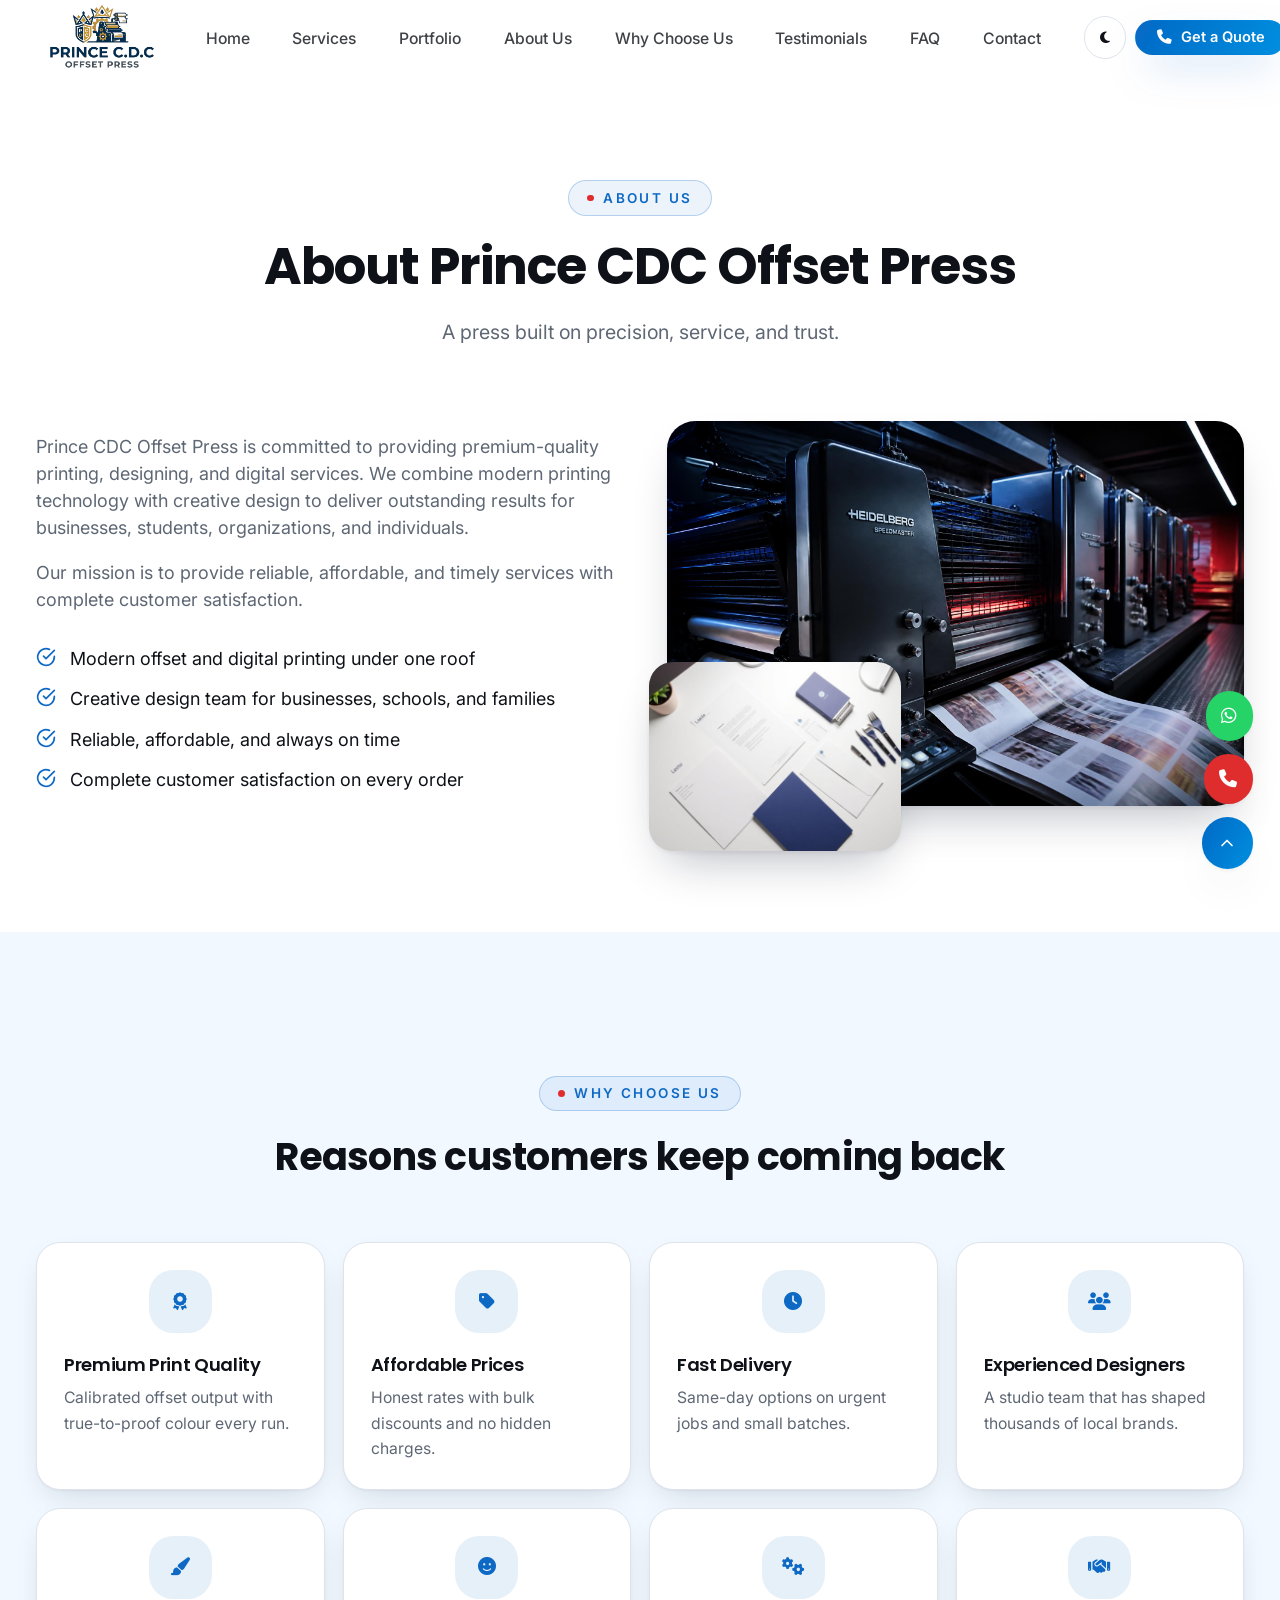
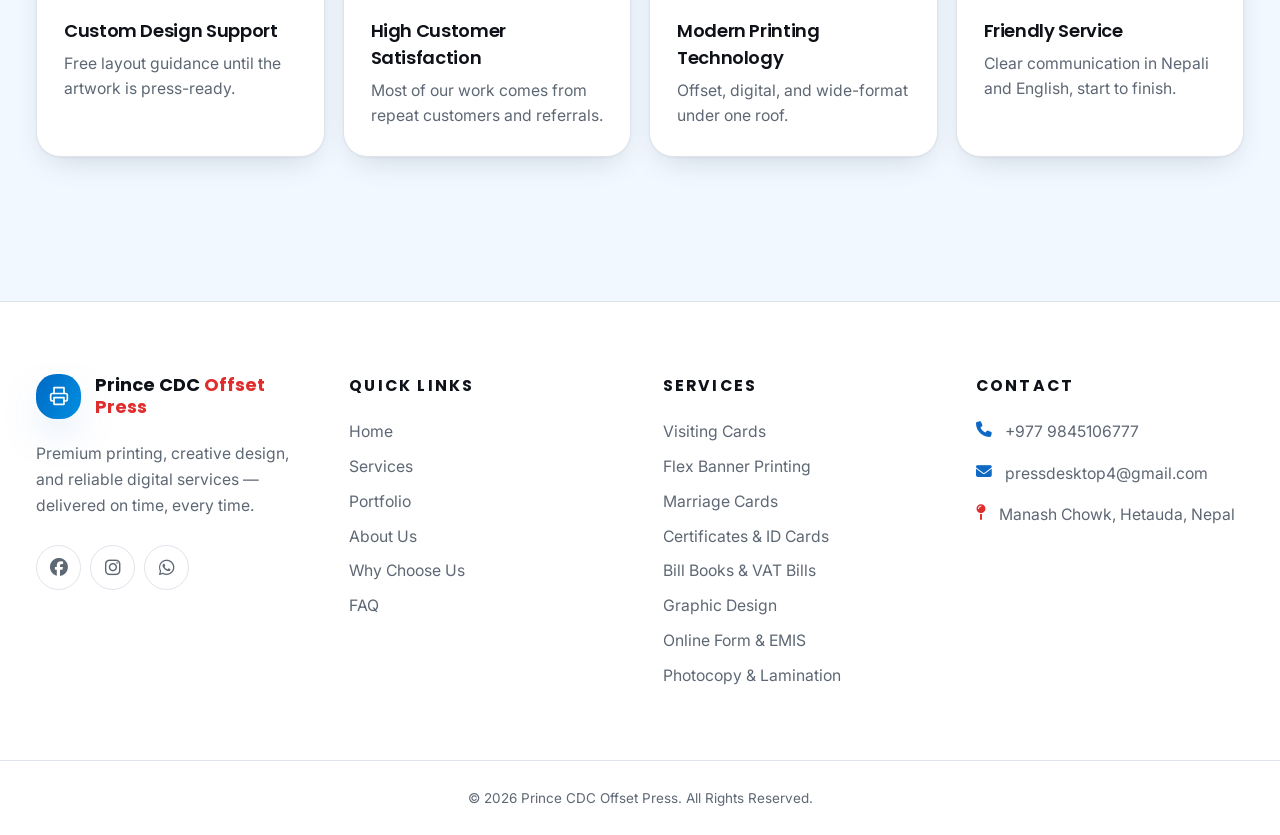
==== pages/about.html @ 02eb7545 "pasal" ====
<!doctype html>
<html lang="en">
  <head>
    <meta charset="utf-8" />
    <meta name="viewport" content="width=device-width, initial-scale=1" />
    <title>About Us — Prince CDC Offset Press</title>
    <meta
      name="description"
      content="Learn about Prince CDC Offset Press — a professional printing and digital service provider committed to premium quality, affordable prices, and reliable service in Kathmandu, Nepal."
    />
    <meta property="og:title" content="About Us — Prince CDC Offset Press" />
    <meta
      property="og:description"
      content="Learn about Prince CDC Offset Press — a professional printing and digital service provider committed to premium quality, affordable prices, and reliable service."
    />
    <meta property="og:type" content="website" />
    <meta property="og:url" content="/pages/about.html" />
    <meta name="twitter:card" content="summary_large_image" />
    <link rel="canonical" href="/pages/about.html" />
    <link rel="icon" href="../assets/favicon.ico" type="image/x-icon" />
    <link rel="preconnect" href="https://fonts.googleapis.com" />
    <link rel="preconnect" href="https://fonts.gstatic.com" crossorigin />
    <link
      href="https://fonts.googleapis.com/css2?family=Poppins:wght@500;600;700;800&amp;family=Inter:wght@400;500;600&amp;display=swap"
      rel="stylesheet"
    />
    <link rel="stylesheet" href="../css/style.css" />
    <link
      rel="stylesheet"
      href="https://cdnjs.cloudflare.com/ajax/libs/font-awesome/6.5.1/css/all.min.css"
    />
    <noscript
      ><style>
        .reveal,
        .counters {
          opacity: 1;
          transform: none;
        }
      </style></noscript
    >
  </head>
  <body>
    <a href="#main-content" class="skip-link">Skip to main content</a>

    <header class="site-header" role="banner">
      <nav aria-label="Main navigation" class="header-inner container">
        <a
          href="../index.html"
          class="brand"
          aria-label="Prince CDC Offset Press — Home"
        >
          <img
            src="../assets/logo-nav.png"
            alt="Prince CDC Offset Press"
            class="brand-logo"
            width="821"
            height="521"
          />
        </a>

        <ul class="navbar-links">
          <li><a href="../index.html" class="nav-link">Home</a></li>
          <li>
            <a href="../index.html#services" class="nav-link">Services</a>
          </li>
          <li>
            <a href="../index.html#portfolio" class="nav-link">Portfolio</a>
          </li>
          <li><a href="../index.html#about" class="nav-link">About Us</a></li>
          <li>
            <a href="../index.html#why-us" class="nav-link">Why Choose Us</a>
          </li>
          <li>
            <a href="../index.html#testimonials" class="nav-link"
              >Testimonials</a
            >
          </li>
          <li><a href="../index.html#faq" class="nav-link">FAQ</a></li>
          <li><a href="../index.html#contact" class="nav-link">Contact</a></li>
        </ul>

        <div class="header-actions">
          <button
            type="button"
            class="icon-btn dark-mode-toggle"
            aria-label="Switch to dark mode"
          >
            <i class="fa-solid fa-moon" aria-hidden="true"></i>
          </button>
          <a href="../index.html#contact" class="header-cta btn btn-primary">
            <i class="fa-solid fa-phone" aria-hidden="true"></i>
            Get a Quote
          </a>
          <button
            type="button"
            class="icon-btn mobile-menu-toggle"
            aria-label="Open menu"
            aria-expanded="false"
            aria-controls="mobile-menu"
          >
            <i class="fa-solid fa-bars" aria-hidden="true"></i>
          </button>
        </div>
      </nav>

      <div class="mobile-menu" id="mobile-menu">
        <ul class="mobile-menu-links">
          <li><a href="../index.html" class="mobile-link">Home</a></li>
          <li>
            <a href="../index.html#services" class="mobile-link">Services</a>
          </li>
          <li>
            <a href="../index.html#portfolio" class="mobile-link">Portfolio</a>
          </li>
          <li>
            <a href="../index.html#about" class="mobile-link">About Us</a>
          </li>
          <li>
            <a href="../index.html#why-us" class="mobile-link">Why Choose Us</a>
          </li>
          <li>
            <a href="../index.html#testimonials" class="mobile-link"
              >Testimonials</a
            >
          </li>
          <li><a href="../index.html#faq" class="mobile-link">FAQ</a></li>
          <li>
            <a href="../index.html#contact" class="mobile-link">Contact</a>
          </li>
          <li class="sm:col-span-2">
            <a
              href="https://wa.me/9779845106777?text=Hello%20Prince%20CDC%20Offset%20Press%2C%20I%27d%20like%20a%20quote%20for:"
              target="_blank"
              rel="noopener noreferrer"
              class="btn btn-whatsapp btn-block"
              >WhatsApp Us</a
            >
          </li>
        </ul>
      </div>
    </header>

    <main id="main-content">
      <section class="page-intro">
        <div class="container">
          <div class="reveal section-head">
            <span class="badge">
              <span class="badge-dot" aria-hidden="true"></span>
              About us
            </span>
            <h1 class="display-xl mt-5">About Prince CDC Offset Press</h1>
            <p class="lead mt-5 text-muted-foreground">
              A press built on precision, service, and trust.
            </p>
          </div>

          <div class="grid items-center gap-12 about-lg-2 mt-16">
            <div class="reveal order-2 lg:order-1">
              <p class="text-base leading-relaxed text-muted-foreground">
                Prince CDC Offset Press is committed to providing
                premium-quality printing, designing, and digital services. We
                combine modern printing technology with creative design to
                deliver outstanding results for businesses, students,
                organizations, and individuals.
              </p>
              <p class="mt-4 text-base leading-relaxed text-muted-foreground">
                Our mission is to provide reliable, affordable, and timely
                services with complete customer satisfaction.
              </p>
              <ul class="mt-7 space-y-3">
                <li class="flex items-start gap-3">
                  <svg
                    xmlns="http://www.w3.org/2000/svg"
                    width="20"
                    height="20"
                    viewBox="0 0 24 24"
                    fill="none"
                    stroke="var(--primary)"
                    stroke-width="2"
                    stroke-linecap="round"
                    stroke-linejoin="round"
                    class="mt-0.5 shrink-0"
                    aria-hidden="true"
                  >
                    <path d="M22 11.08V12a10 10 0 1 1-5.93-9.14" />
                    <polyline points="22 4 12 14.01 9 11.01" />
                  </svg>
                  <span class="text-sm leading-relaxed text-foreground"
                    >Modern offset and digital printing under one roof</span
                  >
                </li>
                <li class="flex items-start gap-3">
                  <svg
                    xmlns="http://www.w3.org/2000/svg"
                    width="20"
                    height="20"
                    viewBox="0 0 24 24"
                    fill="none"
                    stroke="var(--primary)"
                    stroke-width="2"
                    stroke-linecap="round"
                    stroke-linejoin="round"
                    class="mt-0.5 shrink-0"
                    aria-hidden="true"
                  >
                    <path d="M22 11.08V12a10 10 0 1 1-5.93-9.14" />
                    <polyline points="22 4 12 14.01 9 11.01" />
                  </svg>
                  <span class="text-sm leading-relaxed text-foreground"
                    >Creative design team for businesses, schools, and
                    families</span
                  >
                </li>
                <li class="flex items-start gap-3">
                  <svg
                    xmlns="http://www.w3.org/2000/svg"
                    width="20"
                    height="20"
                    viewBox="0 0 24 24"
                    fill="none"
                    stroke="var(--primary)"
                    stroke-width="2"
                    stroke-linecap="round"
                    stroke-linejoin="round"
                    class="mt-0.5 shrink-0"
                    aria-hidden="true"
                  >
                    <path d="M22 11.08V12a10 10 0 1 1-5.93-9.14" />
                    <polyline points="22 4 12 14.01 9 11.01" />
                  </svg>
                  <span class="text-sm leading-relaxed text-foreground"
                    >Reliable, affordable, and always on time</span
                  >
                </li>
                <li class="flex items-start gap-3">
                  <svg
                    xmlns="http://www.w3.org/2000/svg"
                    width="20"
                    height="20"
                    viewBox="0 0 24 24"
                    fill="none"
                    stroke="var(--primary)"
                    stroke-width="2"
                    stroke-linecap="round"
                    stroke-linejoin="round"
                    class="mt-0.5 shrink-0"
                    aria-hidden="true"
                  >
                    <path d="M22 11.08V12a10 10 0 1 1-5.93-9.14" />
                    <polyline points="22 4 12 14.01 9 11.01" />
                  </svg>
                  <span class="text-sm leading-relaxed text-foreground"
                    >Complete customer satisfaction on every order</span
                  >
                </li>
              </ul>
            </div>

            <div class="reveal order-1 lg:order-2" data-delay="120">
              <div class="relative">
                <img
                  src="../assets/hero-press.jpg"
                  alt="Prince CDC Offset Press printing floor"
                  loading="lazy"
                  width="1920"
                  height="1280"
                  class="w-full rounded-3xl object-cover shadow-lift"
                />
                <img
                  src="../assets/work-office.jpg"
                  alt="Branded stationery printed in-house"
                  loading="lazy"
                  width="1024"
                  height="768"
                  class="absolute -bottom-10 -left-4 hidden w-48 rounded-2xl border-4 border-background object-cover shadow-lift sm:block lg:w-56"
                />
              </div>
            </div>
          </div>
        </div>
      </section>

      <!-- Why Choose Us Preview -->
      <section class="section section-tint">
        <div class="container">
          <div class="reveal section-head">
            <span class="badge">
              <span class="badge-dot" aria-hidden="true"></span>
              Why choose us
            </span>
            <h2 class="section-title">Reasons customers keep coming back</h2>
          </div>

          <ul class="mt-14 grid grid-cols-sm-2 grid-cols-lg-4 gap-4">
            <li class="reveal" data-delay="0">
              <article class="card card-hover card-pad h-full text-center">
                <span class="why-icon"
                  ><i class="fa-solid fa-award" aria-hidden="true"></i
                ></span>
                <h3 class="card-title">Premium Print Quality</h3>
                <p class="card-text">
                  Calibrated offset output with true-to-proof colour every run.
                </p>
              </article>
            </li>
            <li class="reveal" data-delay="50">
              <article class="card card-hover card-pad h-full text-center">
                <span class="why-icon"
                  ><i class="fa-solid fa-tag" aria-hidden="true"></i
                ></span>
                <h3 class="card-title">Affordable Prices</h3>
                <p class="card-text">
                  Honest rates with bulk discounts and no hidden charges.
                </p>
              </article>
            </li>
            <li class="reveal" data-delay="100">
              <article class="card card-hover card-pad h-full text-center">
                <span class="why-icon"
                  ><i class="fa-solid fa-clock" aria-hidden="true"></i
                ></span>
                <h3 class="card-title">Fast Delivery</h3>
                <p class="card-text">
                  Same-day options on urgent jobs and small batches.
                </p>
              </article>
            </li>
            <li class="reveal" data-delay="150">
              <article class="card card-hover card-pad h-full text-center">
                <span class="why-icon"
                  ><i class="fa-solid fa-users" aria-hidden="true"></i
                ></span>
                <h3 class="card-title">Experienced Designers</h3>
                <p class="card-text">
                  A studio team that has shaped thousands of local brands.
                </p>
              </article>
            </li>
            <li class="reveal" data-delay="200">
              <article class="card card-hover card-pad h-full text-center">
                <span class="why-icon"
                  ><i class="fa-solid fa-paintbrush" aria-hidden="true"></i
                ></span>
                <h3 class="card-title">Custom Design Support</h3>
                <p class="card-text">
                  Free layout guidance until the artwork is press-ready.
                </p>
              </article>
            </li>
            <li class="reveal" data-delay="250">
              <article class="card card-hover card-pad h-full text-center">
                <span class="why-icon"
                  ><i class="fa-solid fa-face-smile" aria-hidden="true"></i
                ></span>
                <h3 class="card-title">High Customer Satisfaction</h3>
                <p class="card-text">
                  Most of our work comes from repeat customers and referrals.
                </p>
              </article>
            </li>
            <li class="reveal" data-delay="300">
              <article class="card card-hover card-pad h-full text-center">
                <span class="why-icon"
                  ><i class="fa-solid fa-gears" aria-hidden="true"></i
                ></span>
                <h3 class="card-title">Modern Printing Technology</h3>
                <p class="card-text">
                  Offset, digital, and wide-format under one roof.
                </p>
              </article>
            </li>
            <li class="reveal" data-delay="350">
              <article class="card card-hover card-pad h-full text-center">
                <span class="why-icon"
                  ><i class="fa-solid fa-handshake" aria-hidden="true"></i
                ></span>
                <h3 class="card-title">Friendly Service</h3>
                <p class="card-text">
                  Clear communication in Nepali and English, start to finish.
                </p>
              </article>
            </li>
          </ul>
        </div>
      </section>
    </main>

    <footer class="site-footer" role="contentinfo">
      <div class="container footer-grid">
        <div>
          <div class="flex min-w-0 items-center gap-3">
            <span class="brand-mark">
              <svg
                xmlns="http://www.w3.org/2000/svg"
                width="20"
                height="20"
                viewBox="0 0 24 24"
                fill="none"
                stroke="currentColor"
                stroke-width="2"
                stroke-linecap="round"
                stroke-linejoin="round"
                aria-hidden="true"
              >
                <polyline points="6 9 6 2 18 2 18 9" />
                <path
                  d="M6 18H4a2 2 0 0 1-2-2v-5a2 2 0 0 1 2-2h16a2 2 0 0 1 2 2v5a2 2 0 0 1-2 2h-2"
                />
                <rect x="6" y="14" width="12" height="8" />
              </svg>
            </span>
            <span class="footer-brand-name"
              >Prince CDC <span class="text-brand-red">Offset Press</span></span
            >
          </div>
          <p class="footer-about">
            Premium printing, creative design, and reliable digital services —
            delivered on time, every time.
          </p>
          <div class="footer-socials">
            <a
              href="https://facebook.com"
              target="_blank"
              rel="noopener noreferrer"
              aria-label="Facebook"
              class="social-btn"
              ><i class="fa-brands fa-facebook" aria-hidden="true"></i
            ></a>
            <a
              href="https://instagram.com"
              target="_blank"
              rel="noopener noreferrer"
              aria-label="Instagram"
              class="social-btn"
              ><i class="fa-brands fa-instagram" aria-hidden="true"></i
            ></a>
            <a
              href="https://wa.me/9779845106777"
              target="_blank"
              rel="noopener noreferrer"
              aria-label="WhatsApp"
              class="social-btn"
              ><i class="fa-brands fa-whatsapp" aria-hidden="true"></i
            ></a>
          </div>
        </div>
        <nav aria-label="Quick links">
          <h2 class="footer-heading">Quick Links</h2>
          <ul class="footer-links">
            <li><a href="../index.html" class="footer-link">Home</a></li>
            <li>
              <a href="../index.html#services" class="footer-link">Services</a>
            </li>
            <li>
              <a href="../index.html#portfolio" class="footer-link"
                >Portfolio</a
              >
            </li>
            <li>
              <a href="../index.html#about" class="footer-link">About Us</a>
            </li>
            <li>
              <a href="../index.html#why-us" class="footer-link"
                >Why Choose Us</a
              >
            </li>
            <li><a href="../index.html#faq" class="footer-link">FAQ</a></li>
          </ul>
        </nav>
        <div>
          <h2 class="footer-heading">Services</h2>
          <ul class="footer-links">
            <li>
              <a href="../index.html#services" class="footer-link"
                >Visiting Cards</a
              >
            </li>
            <li>
              <a href="../index.html#services" class="footer-link"
                >Flex Banner Printing</a
              >
            </li>
            <li>
              <a href="../index.html#services" class="footer-link"
                >Marriage Cards</a
              >
            </li>
            <li>
              <a href="../index.html#services" class="footer-link"
                >Certificates &amp; ID Cards</a
              >
            </li>
            <li>
              <a href="../index.html#services" class="footer-link"
                >Bill Books &amp; VAT Bills</a
              >
            </li>
            <li>
              <a href="../index.html#services" class="footer-link"
                >Graphic Design</a
              >
            </li>
            <li>
              <a href="../index.html#services" class="footer-link"
                >Online Form &amp; EMIS</a
              >
            </li>
            <li>
              <a href="../index.html#services" class="footer-link"
                >Photocopy &amp; Lamination</a
              >
            </li>
          </ul>
        </div>
        <div>
          <h2 class="footer-heading">Contact</h2>
          <ul class="footer-contact">
            <li class="contact-row">
              <i
                class="fa-solid fa-phone contact-row-icon"
                aria-hidden="true"
              ></i>
              <a href="tel:+9779845106777" class="hover:text-primary"
                >+977 9845106777</a
              >
            </li>
            <li class="contact-row">
              <i
                class="fa-solid fa-envelope contact-row-icon"
                aria-hidden="true"
              ></i>
              <a
                href="mailto:pressdesktop4@gmail.com"
                class="break-all hover:text-primary"
                >pressdesktop4@gmail.com</a
              >
            </li>
            <li class="contact-row">
              <i
                class="fa-solid fa-map-pin contact-row-icon contact-row-icon-accent"
                aria-hidden="true"
              ></i>
              <span>Manash Chowk, Hetauda, Nepal</span>
            </li>
          </ul>
        </div>
      </div>
      <div class="footer-bottom">
        <p class="footer-copy">
          © 2026 Prince CDC Offset Press. All Rights Reserved.
        </p>
      </div>
    </footer>

    <div class="floating-buttons">
      <a
        href="https://wa.me/9779845106777?text=Hello%20Prince%20CDC%20Offset%20Press%2C%20I%27d%20like%20a%20quote%20for:"
        target="_blank"
        rel="noopener noreferrer"
        aria-label="Chat with us on WhatsApp"
        class="float-btn float-whatsapp"
        ><i class="fa-brands fa-whatsapp" aria-hidden="true"></i
      ></a>
      <a
        href="tel:+9779845106777"
        aria-label="Call Prince CDC Offset Press"
        class="float-btn float-call"
        ><i class="fa-solid fa-phone" aria-hidden="true"></i
      ></a>
      <button
        type="button"
        class="float-btn back-to-top"
        aria-label="Back to top"
      >
        <svg
          xmlns="http://www.w3.org/2000/svg"
          width="20"
          height="20"
          viewBox="0 0 24 24"
          fill="none"
          stroke="currentColor"
          stroke-width="2"
          stroke-linecap="round"
          stroke-linejoin="round"
          aria-hidden="true"
        >
          <polyline points="18 15 12 9 6 15" />
        </svg>
      </button>
    </div>

    <script src="../js/script.js" defer></script>
  </body>
</html>
---- css/style.css ----
/* ============================================================
   PRINCE CDC OFFSET PRESS — Global Stylesheet
   ------------------------------------------------------------
   Table of contents:
   01. Design tokens (light + dark)
   02. Base / reset
   03. Layout primitives
   04. Typography system
   05. Color utilities
   06. Spacing utilities
   07. Sizing utilities
   08. Display & positioning
   09. Borders & radius
   10. Shadows & transitions
   11. Buttons
   12. Cards
   13. Site header & navigation
   14. Mobile menu
   15. Hero
   16. Section badges
   17. Counters
   18. Portfolio + filters + lightbox
   19. Process steps
   20. Testimonials
   21. FAQ accordion
   22. Contact & forms
   23. Footer
   24. Floating action buttons
   25. Form toast
   26. Scroll reveal
   27. Keyframe animations
   28. Accessibility
   29. Responsive breakpoints
   30. Scrollbar & selection
   ============================================================ */

/* ============================================================
   01. DESIGN TOKENS
   ============================================================ */

:root {
  --radius: 0.9rem;
  --radius-sm: calc(var(--radius) - 4px);
  --radius-md: calc(var(--radius) - 2px);
  --radius-lg: var(--radius);
  --radius-xl: calc(var(--radius) + 4px);
  --radius-2xl: calc(var(--radius) + 8px);
  --radius-3xl: calc(var(--radius) + 12px);
  --radius-4xl: calc(var(--radius) + 16px);

  --font-display: "Poppins", ui-sans-serif, system-ui, sans-serif;
  --font-sans: "Inter", ui-sans-serif, system-ui, sans-serif;

  --background: oklch(1 0 0);
  --foreground: oklch(0.18 0.015 265);
  --card: oklch(1 0 0);
  --card-foreground: oklch(0.18 0.015 265);
  --popover: oklch(1 0 0);
  --popover-foreground: oklch(0.18 0.015 265);
  --primary: oklch(0.524 0.163 254.6);
  --primary-foreground: oklch(0.99 0 0);
  --secondary: oklch(0.968 0.008 250);
  --secondary-foreground: oklch(0.22 0.02 265);
  --muted: oklch(0.968 0.008 250);
  --muted-foreground: oklch(0.51 0.024 258);
  --accent: oklch(0.955 0.02 250);
  --accent-foreground: oklch(0.28 0.05 258);
  --brand-red: oklch(0.588 0.213 26.6);
  --brand-red-foreground: oklch(0.99 0 0);
  --ink: oklch(0.16 0.008 265);
  --destructive: oklch(0.588 0.213 26.6);
  --destructive-foreground: oklch(0.99 0 0);
  --border: oklch(0.918 0.012 255);
  --input: oklch(0.918 0.012 255);
  --ring: oklch(0.524 0.163 254.6);
  --surface-tint: oklch(0.975 0.012 250);
  --glass: oklch(1 0 0 / 0.72);

  --gradient-hero: linear-gradient(
    120deg,
    oklch(0.18 0.03 262 / 0.94) 0%,
    oklch(0.24 0.09 258 / 0.86) 45%,
    oklch(0.32 0.13 22 / 0.7) 100%
  );
  --gradient-brand: linear-gradient(120deg, var(--primary), oklch(0.62 0.17 240));
  --gradient-accent: linear-gradient(120deg, var(--brand-red), oklch(0.66 0.19 42));

  --shadow-soft: 0 1px 2px oklch(0.2 0.05 260 / 0.04), 0 12px 32px -12px oklch(0.2 0.05 260 / 0.18);
  --shadow-lift: 0 2px 4px oklch(0.2 0.05 260 / 0.05), 0 24px 48px -18px oklch(0.2 0.05 260 / 0.3);
  --shadow-glow: 0 18px 40px -14px oklch(0.52 0.19 258 / 0.55);

  --section-pad-y: 5rem;
}

.dark {
  --background: oklch(0.16 0.015 265);
  --foreground: oklch(0.97 0.005 250);
  --card: oklch(0.21 0.02 265);
  --card-foreground: oklch(0.97 0.005 250);
  --popover: oklch(0.21 0.02 265);
  --popover-foreground: oklch(0.97 0.005 250);
  --primary: oklch(0.66 0.16 252);
  --primary-foreground: oklch(0.14 0.02 265);
  --secondary: oklch(0.26 0.024 262);
  --secondary-foreground: oklch(0.97 0.005 250);
  --muted: oklch(0.26 0.024 262);
  --muted-foreground: oklch(0.72 0.02 258);
  --accent: oklch(0.28 0.04 258);
  --accent-foreground: oklch(0.97 0.005 250);
  --brand-red: oklch(0.66 0.19 27);
  --brand-red-foreground: oklch(0.14 0.02 265);
  --ink: oklch(0.97 0.005 250);
  --destructive: oklch(0.66 0.19 27);
  --destructive-foreground: oklch(0.14 0.02 265);
  --border: oklch(1 0 0 / 0.12);
  --input: oklch(1 0 0 / 0.16);
  --ring: oklch(0.66 0.16 252);
  --surface-tint: oklch(0.2 0.022 264);
  --glass: oklch(0.21 0.02 265 / 0.72);
}

/* ============================================================
   02. BASE / RESET
   ============================================================ */

*,
*::before,
*::after {
  box-sizing: border-box;
  border-color: var(--border);
}

html {
  /* Fluid base size: 16px on phones, ~17px on small laptops, 18px on large screens.
     All rem-based spacing/typography scales up naturally, so the site feels full-size
     at 100% browser zoom instead of tiny and compressed. */
  font-size: clamp(1rem, 0.75rem + 0.5vw, 1.125rem);
  scroll-behavior: smooth;
  scroll-padding-top: 5.5rem;
  overflow-x: clip;
}

body {
  margin: 0;
  padding: 0;
  overflow-x: clip;
  background-color: var(--background);
  color: var(--foreground);
  font-family: var(--font-sans);
  font-size: 1rem;
  line-height: 1.5;
  text-rendering: optimizeLegibility;
  -webkit-font-smoothing: antialiased;
  -moz-osx-font-smoothing: grayscale;
}

h1,
h2,
h3,
h4,
h5,
h6 {
  font-family: var(--font-display);
  letter-spacing: -0.02em;
  margin: 0;
}

p {
  margin: 0;
}

a {
  color: inherit;
  text-decoration: none;
}

img,
svg {
  display: block;
  max-width: 100%;
  height: auto;
}

button {
  font-family: inherit;
  cursor: pointer;
  border: none;
  background: none;
  padding: 0;
  color: inherit;
}

ul,
ol {
  margin: 0;
  padding: 0;
  list-style: none;
}

figure {
  margin: 0;
}

:focus-visible {
  outline: 2px solid var(--ring);
  outline-offset: 2px;
}

/* ============================================================
   03. LAYOUT PRIMITIVES
   ============================================================ */

.container {
  width: 100%;
  max-width: 88rem;
  margin-inline: auto;
  padding-inline: 1rem;
}

.section {
  padding-block: var(--section-pad-y);
}

.section-tint {
  background-color: var(--surface-tint);
}

/* Page-level heading block */
.page-intro {
  padding-top: 8rem;
  padding-bottom: 5rem;
}

/* ============================================================
   04. TYPOGRAPHY SYSTEM
   ============================================================ */

.font-display {
  font-family: var(--font-display);
}

.font-medium {
  font-weight: 500;
}

.font-semibold {
  font-weight: 600;
}

.font-bold {
  font-weight: 700;
}

/* Fluid display sizes */
.display-xl {
  font-family: var(--font-display);
  font-size: clamp(2.25rem, 1.7rem + 1.6vw, 3.25rem);
  font-weight: 700;
  line-height: 1.1;
}

.display-lg {
  font-family: var(--font-display);
  font-size: clamp(1.875rem, 1.5rem + 0.9vw, 2.5rem);
  font-weight: 700;
  line-height: 1.2;
}

.display-md {
  font-family: var(--font-display);
  font-size: clamp(1.5rem, 1.3rem + 0.5vw, 1.875rem);
  font-weight: 700;
  line-height: 1.3;
}

.lead {
  font-size: clamp(1rem, 0.95rem + 0.2vw, 1.125rem);
  line-height: 1.625;
}

/* ============================================================
   05. COLOR UTILITIES
   ============================================================ */

.text-foreground {
  color: var(--foreground);
}

.text-foreground\/80 {
  color: color-mix(in oklch, var(--foreground) 80%, transparent);
}

.text-muted-foreground {
  color: var(--muted-foreground);
}

.text-primary {
  color: var(--primary);
}

.text-primary\/10 {
  color: color-mix(in oklch, var(--primary) 10%, transparent);
}

.text-primary-foreground {
  color: var(--primary-foreground);
}

.hover\:text-primary {
  transition: color 0.25s ease;
}

.hover\:text-primary:hover {
  color: var(--primary);
}

.text-brand-red {
  color: var(--brand-red);
}

.text-brand-red-foreground {
  color: var(--brand-red-foreground);
}

.text-white {
  color: #ffffff;
}

.text-white\/70 {
  color: rgba(255, 255, 255, 0.7);
}

.text-white\/80 {
  color: rgba(255, 255, 255, 0.8);
}

.text-white\/90 {
  color: rgba(255, 255, 255, 0.9);
}

.text-transparent {
  color: transparent;
}

.fill-brand-red {
  fill: var(--brand-red);
}

.text-gradient-accent {
  background-image: var(--gradient-accent);
  -webkit-background-clip: text;
  background-clip: text;
  color: transparent;
}

.bg-background {
  background-color: var(--background);
}

.bg-card {
  background-color: var(--card);
}

.bg-primary {
  background-color: var(--primary);
}

.bg-primary\/0 {
  background-color: transparent;
}

.bg-primary\/8 {
  background-color: color-mix(in oklch, var(--primary) 8%, transparent);
}

.bg-primary\/10 {
  background-color: color-mix(in oklch, var(--primary) 10%, transparent);
}

.bg-primary\/40 {
  background-color: color-mix(in oklch, var(--primary) 40%, transparent);
}

.bg-brand-red {
  background-color: var(--brand-red);
}

.bg-brand-red\/10 {
  background-color: color-mix(in oklch, var(--brand-red) 10%, transparent);
}

.bg-brand-red\/30 {
  background-color: color-mix(in oklch, var(--brand-red) 30%, transparent);
}

.bg-black\/80 {
  background-color: rgba(0, 0, 0, 0.8);
}

.bg-white\/10 {
  background-color: rgba(255, 255, 255, 0.1);
}

.bg-white\/15 {
  background-color: rgba(255, 255, 255, 0.15);
}

.bg-white\/20 {
  background-color: rgba(255, 255, 255, 0.2);
}

.bg-white\/30 {
  background-color: rgba(255, 255, 255, 0.3);
}

.bg-transparent {
  background-color: transparent;
}

.bg-whatsapp {
  background-color: #25d366;
}

.bg-gradient-brand {
  background-image: var(--gradient-brand);
}

.bg-gradient-hero {
  background-image: var(--gradient-hero);
}

/* ============================================================
   06. SPACING UTILITIES
   ============================================================ */

.mx-auto {
  margin-inline: auto;
}

.ml-auto {
  margin-left: auto;
}

.mt-0\.5 { margin-top: 0.125rem; }
.mt-1 { margin-top: 0.25rem; }
.mt-1\.5 { margin-top: 0.375rem; }
.mt-2 { margin-top: 0.5rem; }
.mt-4 { margin-top: 1rem; }
.mt-5 { margin-top: 1.25rem; }
.mt-6 { margin-top: 1.5rem; }
.mt-7 { margin-top: 1.75rem; }
.mt-9 { margin-top: 2.25rem; }
.mt-10 { margin-top: 2.5rem; }
.mt-12 { margin-top: 3rem; }
.mt-14 { margin-top: 3.5rem; }
.mt-16 { margin-top: 4rem; }

.mb-1\.5 { margin-bottom: 0.375rem; }

.p-3\.5 { padding: 0.875rem; }
.p-4 { padding: 1rem; }
.p-5 { padding: 1.25rem; }
.p-6 { padding: 1.5rem; }
.p-7 { padding: 1.75rem; }
.p-8 { padding: 2rem; }

.px-2\.5 { padding-inline: 0.625rem; }
.px-3 { padding-inline: 0.75rem; }
.px-4 { padding-inline: 1rem; }
.px-5 { padding-inline: 1.25rem; }
.px-6 { padding-inline: 1.5rem; }
.px-7 { padding-inline: 1.75rem; }

.py-1 { padding-block: 0.25rem; }
.py-1\.5 { padding-block: 0.375rem; }
.py-2 { padding-block: 0.5rem; }
.py-2\.5 { padding-block: 0.625rem; }
.py-3 { padding-block: 0.75rem; }
.py-3\.5 { padding-block: 0.875rem; }
.py-4 { padding-block: 1rem; }
.py-5 { padding-block: 1.25rem; }
.py-6 { padding-block: 1.5rem; }
.py-16 { padding-block: 4rem; }

.pt-2 { padding-top: 0.5rem; }
.pt-32 { padding-top: 8rem; }
.pb-1 { padding-bottom: 0.25rem; }
.pb-5 { padding-bottom: 1.25rem; }
.pb-6 { padding-bottom: 1.5rem; }
.pb-20 { padding-bottom: 5rem; }

.gap-0\.5 { gap: 0.125rem; }
.gap-1 { gap: 0.25rem; }
.gap-2 { gap: 0.5rem; }
.gap-3 { gap: 0.75rem; }
.gap-4 { gap: 1rem; }
.gap-5 { gap: 1.25rem; }
.gap-6 { gap: 1.5rem; }
.gap-10 { gap: 2.5rem; }
.gap-12 { gap: 3rem; }

.gap-x-4 { column-gap: 1rem; }
.gap-y-1 { row-gap: 0.25rem; }

.space-y-2\.5 > * + * { margin-top: 0.625rem; }
.space-y-3 > * + * { margin-top: 0.75rem; }
.space-y-4 > * + * { margin-top: 1rem; }
.space-y-5 > * + * { margin-top: 1.25rem; }
.space-y-14 > * + * { margin-top: 3.5rem; }

/* ============================================================
   07. SIZING UTILITIES
   ============================================================ */

.w-full { width: 100%; }
.w-1\.5 { width: 0.375rem; }
.w-2 { width: 0.5rem; }
.w-3\.5 { width: 0.875rem; }
.w-4 { width: 1rem; }
.w-5 { width: 1.25rem; }
.w-6 { width: 1.5rem; }
.w-8 { width: 2rem; }
.w-10 { width: 2.5rem; }
.w-11 { width: 2.75rem; }
.w-12 { width: 3rem; }
.w-14 { width: 3.5rem; }
.w-16 { width: 4rem; }
.w-24 { width: 6rem; }
.w-28 { width: 7rem; }
.w-32 { width: 8rem; }
.w-48 { width: 12rem; }
.w-56 { width: 14rem; }

.h-1\.5 { height: 0.375rem; }
.h-2 { height: 0.5rem; }
.h-3\.5 { height: 0.875rem; }
.h-4 { height: 1rem; }
.h-5 { height: 1.25rem; }
.h-6 { height: 1.5rem; }
.h-8 { height: 2rem; }
.h-10 { height: 2.5rem; }
.h-11 { height: 2.75rem; }
.h-12 { height: 3rem; }
.h-14 { height: 3.5rem; }
.h-16 { height: 4rem; }
.h-24 { height: 6rem; }
.h-32 { height: 8rem; }
.h-64 { height: 16rem; }

.h-full { height: 100%; }
.h-px { height: 1px; }

.max-w-2xl { max-width: 42rem; }
.max-w-3xl { max-width: 48rem; }
.max-w-4xl { max-width: 56rem; }
.max-w-7xl { max-width: 80rem; }
.max-h-\[75vh\] { max-height: 75vh; }

.aspect-\[4\/3\] {
  aspect-ratio: 4 / 3;
}

/* ============================================================
   08. DISPLAY & POSITIONING
   ============================================================ */

.block { display: block; }
.inline-block { display: inline-block; }
.hidden { display: none; }
.flex { display: flex; }
.inline-flex { display: inline-flex; }
.grid { display: grid; }

.flex-1 { flex: 1 1 0%; }
.flex-col { flex-direction: column; }
.flex-wrap { flex-wrap: wrap; }
.flex-nowrap { flex-wrap: nowrap; }
.shrink-0 { flex-shrink: 0; }
.min-w-0 { min-width: 0; }

.items-center { align-items: center; }
.items-start { align-items: flex-start; }
.items-end { align-items: flex-end; }
.items-baseline { align-items: baseline; }
.justify-center { justify-content: center; }
.justify-between { justify-content: space-between; }
.place-items-center { place-items: center; }

.relative { position: relative; }
.absolute { position: absolute; }
.fixed { position: fixed; }
.isolate { isolation: isolate; }

.inset-0 { inset: 0; }
.inset-x-0 { inset-inline: 0; }
.left-0 { left: 0; }
.right-0 { right: 0; }
.top-0 { top: 0; }
.top-5 { top: 1.25rem; }
.top-8 { top: 2rem; }
.top-9 { top: 2.25rem; }
.right-4 { right: 1rem; }
.right-5 { right: 1.25rem; }
.right-8 { right: 2rem; }
.bottom-5 { bottom: 1.25rem; }
.bottom-\[18\%\] { bottom: 18%; }
.left-\[8\%\] { left: 8%; }
.right-\[12\%\] { right: 12%; }
.top-\[24\%\] { top: 24%; }
.-bottom-10 { bottom: -2.5rem; }
.-left-4 { left: -1rem; }

.z-50 { z-index: 50; }
.z-\[60\] { z-index: 60; }

.order-1 { order: 1; }
.order-2 { order: 2; }

.overflow-hidden { overflow: hidden; }
.pointer-events-none { pointer-events: none; }
.opacity-0 { opacity: 0; }
.object-cover { object-fit: cover; }
.object-contain { object-fit: contain; }
.resize-none { resize: none; }

/* ============================================================
   09. BORDERS & RADIUS
   ============================================================ */

.border { border-width: 1px; }
.border-0 { border-width: 0; }
.border-4 { border-width: 4px; }
.border-t { border-top-width: 1px; }
.border-b { border-bottom-width: 1px; }
.border-b-4 { border-bottom-width: 4px; }

.border-border { border-color: var(--border); }
.border-input { border-color: var(--input); }
.border-primary { border-color: var(--primary); }
.border-primary\/25 { border-color: color-mix(in oklch, var(--primary) 25%, transparent); }
.border-brand-red { border-color: var(--brand-red); }
.border-background { border-color: var(--background); }
.border-transparent { border-color: transparent; }
.border-white\/20 { border-color: rgba(255, 255, 255, 0.2); }
.border-white\/25 { border-color: rgba(255, 255, 255, 0.25); }
.border-white\/30 { border-color: rgba(255, 255, 255, 0.3); }

.rounded-md { border-radius: var(--radius-md); }
.rounded-xl { border-radius: var(--radius-xl); }
.rounded-2xl { border-radius: var(--radius-2xl); }
.rounded-3xl { border-radius: var(--radius-3xl); }
.rounded-full { border-radius: 9999px; }

/* ============================================================
   10. SHADOWS & TRANSITIONS
   ============================================================ */

.shadow-soft { box-shadow: var(--shadow-soft); }
.shadow-lift { box-shadow: var(--shadow-lift); }
.shadow-glow { box-shadow: var(--shadow-glow); }

.transition-colors {
  transition: color 0.2s ease, background-color 0.2s ease, border-color 0.2s ease;
}

.transition-transform {
  transition: transform 0.2s ease;
}

.transition-all {
  transition: all 0.2s ease;
}

.duration-300 {
  transition-duration: 300ms;
}

.duration-700 {
  transition-duration: 700ms;
}

/* ============================================================
   11. BUTTONS
   ============================================================ */

.btn {
  display: inline-flex;
  align-items: center;
  justify-content: center;
  gap: 0.5rem;
  padding: 0.8125rem 1.875rem;
  border-radius: 9999px;
  font-family: var(--font-sans);
  font-size: 0.9375rem;
  font-weight: 600;
  line-height: 1;
  white-space: nowrap;
  border: 1px solid transparent;
  transition:
    transform 0.2s ease,
    color 0.2s ease,
    background-color 0.2s ease,
    border-color 0.2s ease,
    box-shadow 0.2s ease;
}

.btn:hover {
  transform: scale(1.03);
}

.btn:active {
  transform: scale(0.99);
}

.btn:disabled {
  opacity: 0.6;
  pointer-events: none;
}

.btn-primary {
  background-image: var(--gradient-brand);
  color: var(--primary-foreground);
  box-shadow: var(--shadow-glow);
}

.btn-outline-light {
  border-color: rgba(255, 255, 255, 0.3);
  background-color: rgba(255, 255, 255, 0.1);
  color: #ffffff;
  backdrop-filter: blur(12px);
}

.btn-outline-light:hover {
  background-color: rgba(255, 255, 255, 0.2);
}

.btn-whatsapp {
  background-color: var(--brand-red);
  color: var(--brand-red-foreground);
}

.btn-block {
  width: 100%;
}

.btn-sm {
  padding: 0.625rem 1.25rem;
}

/* ============================================================
   12. CARDS
   ============================================================ */

.card {
  background-color: var(--card);
  border: 1px solid var(--border);
  border-radius: var(--radius-2xl);
  box-shadow: var(--shadow-soft);
  transition:
    transform 0.35s cubic-bezier(0.22, 1, 0.36, 1),
    box-shadow 0.35s cubic-bezier(0.22, 1, 0.36, 1),
    border-color 0.35s ease;
}

.card-hover:hover {
  transform: translateY(-6px);
  box-shadow: var(--shadow-lift);
}

.card-pad {
  padding: 1.5rem;
}

.card-icon {
  display: grid;
  width: 2.75rem;
  height: 2.75rem;
  place-items: center;
  border-radius: var(--radius-xl);
  background-color: color-mix(in oklch, var(--primary) 10%, transparent);
  color: var(--primary);
  transition: transform 0.3s ease, background-color 0.3s ease, color 0.3s ease;
}

.card-icon-accent {
  background-color: color-mix(in oklch, var(--brand-red) 10%, transparent);
  color: var(--brand-red);
}

.card:hover .card-icon {
  transform: scale(1.1);
}

/* Large centered feature icon (Why Choose Us) */
.why-icon {
  display: grid;
  width: 3.5rem;
  height: 3.5rem;
  margin-inline: auto;
  place-items: center;
  border-radius: var(--radius-2xl);
  background-color: color-mix(in oklch, var(--primary) 10%, transparent);
  color: var(--primary);
  transition:
    background-color 0.3s ease,
    color 0.3s ease,
    transform 0.3s ease;
}

.card-hover:hover .why-icon {
  background-color: color-mix(in oklch, var(--brand-red) 10%, transparent);
  color: var(--brand-red);
  transform: scale(1.08);
}

.card-title {
  margin-top: 1rem;
  font-family: var(--font-display);
  font-size: 1rem;
  font-weight: 600;
  color: var(--foreground);
}

.card-text {
  margin-top: 0.375rem;
  font-size: 0.875rem;
  line-height: 1.625;
  color: var(--muted-foreground);
}

/* ============================================================
   13. SITE HEADER & NAVIGATION
   ------------------------------------------------------------
   Layout strategy:
   - The header has one fixed height (76px) so it never changes
     between pages, breakpoints or scroll states.
   - .header-inner IS the shared .container, so the navbar always
     lines up with the rest of the page content.
   - Flexbox three zones: brand (left) / centered links / actions (right).
   ============================================================ */

.site-header {
  position: fixed;
  inset-inline: 0;
  top: 0;
  z-index: 50;
  height: 76px;
  background-color: var(--background);
  border-bottom: 1px solid transparent;
  transition: background-color 0.3s ease, border-color 0.3s ease, box-shadow 0.3s ease;
}

.site-header.scrolled {
  background-color: var(--background);
  border-bottom-color: var(--border);
  box-shadow: var(--shadow-soft);
}

.header-inner {
  display: flex;
  align-items: center;
  gap: 1.5rem;
  height: 100%;
}

/* --- Logo / brand (left) --- */

.brand {
  display: flex;
  align-items: center;
  flex-shrink: 0;
  min-width: 0;
  max-width: 100%;
}

.brand-logo {
  display: block;
  height: 4rem; /* 48px — sized to fill the 76px navbar while staying balanced */
  width: auto;
  max-width: 100%;
  object-fit: contain;
  flex-shrink: 0;
}

/* The navy logo reads clearly on the light navbar; brighten it slightly on the
   dark navbar so it stays visible without changing the logo itself. */
.dark .brand-logo {
  filter: brightness(1.55) saturate(0.9);
}

/* Shared brand mark (used in the site footer) */
.brand-mark {
  display: grid;
  width: 2.5rem;
  height: 2.5rem;
  flex-shrink: 0;
  place-items: center;
  border-radius: var(--radius-xl);
  background-image: var(--gradient-brand);
  color: var(--primary-foreground);
  box-shadow: var(--shadow-glow);
}

/* --- Primary navigation (center) --- */

.navbar-links {
  display: none;
  flex: 1;
  align-items: center;
  justify-content: center;
  gap: 0.625rem;
  margin: 0;
  padding: 0;
}

.nav-link {
  white-space: nowrap;
  border-radius: 9999px;
  padding: 0.5rem 0.875rem;
  font-size: 0.875rem;
  font-weight: 500;
  color: color-mix(in oklch, var(--foreground) 80%, transparent);
  transition:
    color 0.2s ease,
    background-color 0.2s ease,
    transform 0.2s ease;
}

.nav-link:hover,
.nav-link.active {
  color: var(--primary);
  background-color: color-mix(in oklch, var(--primary) 10%, transparent);
}

.nav-link:hover {
  transform: translateY(-1px);
}

/* --- Actions: theme toggle + CTA + hamburger (right) --- */

.header-actions {
  display: flex;
  align-items: center;
  gap: 0.5rem;
  margin-left: auto;
  flex-shrink: 0;
}

.icon-btn {
  display: grid;
  width: 2.375rem;
  height: 2.375rem;
  flex-shrink: 0;
  place-items: center;
  border-radius: 9999px;
  border: 1px solid var(--border);
  background-color: var(--card);
  color: var(--foreground);
  transition:
    color 0.2s ease,
    background-color 0.2s ease,
    border-color 0.2s ease,
    transform 0.2s ease;
}

.icon-btn:hover {
  background-color: var(--accent);
  color: var(--foreground);
  transform: translateY(-1px);
}

/* Header "Get a Quote" CTA — compact, hidden on small screens */
.header-cta {
  display: none;
  padding: 0.5rem 1.125rem;
  font-size: 0.8125rem;
}

/* ============================================================
   14. MOBILE MENU
   ------------------------------------------------------------
   Drops down from under the fixed 76px header so the header
   height stays constant whether the menu is open or closed.
   ============================================================ */

.mobile-menu {
  position: absolute;
  top: 100%;
  left: 0;
  right: 0;
  display: none;
  border-top: 1px solid var(--border);
  background-color: var(--card);
  box-shadow: var(--shadow-soft);
}

.mobile-menu.open {
  display: block;
}

.mobile-menu-links {
  display: grid;
  gap: 0.25rem;
  padding: 0.5rem 1rem 1.25rem;
}

.mobile-link {
  display: block;
  border-radius: var(--radius-xl);
  padding: 0.75rem 1rem;
  font-size: 0.9375rem;
  font-weight: 500;
  color: var(--foreground);
  transition: color 0.2s ease, background-color 0.2s ease;
}

.mobile-link:hover {
  color: var(--primary);
  background-color: color-mix(in oklch, var(--primary) 10%, transparent);
}

/* ============================================================
   15. HERO
   ============================================================ */

.hero {
  position: relative;
  isolation: isolate;
  overflow: hidden;
}

.hero-bg {
  position: absolute;
  inset: 0;
  width: 100%;
  height: 100%;
  object-fit: cover;
}

.hero-overlay {
  position: absolute;
  inset: 0;
  background-image: var(--gradient-hero);
}

.hero-fx {
  position: absolute;
  inset: 0;
  overflow: hidden;
  pointer-events: none;
}

.hero-sheet {
  position: absolute;
  width: 7rem;
  height: 4rem;
  border-radius: var(--radius-md);
  background-color: rgba(255, 255, 255, 0.15);
  backdrop-filter: blur(4px);
}

.hero-blob {
  position: absolute;
  border-radius: 9999px;
}

.hero-inner {
  position: relative;
  padding-top: 8rem;
  padding-bottom: 5rem;
}

.hero-badge {
  display: inline-flex;
  align-items: center;
  gap: 0.5rem;
  padding: 0.375rem 1rem;
  border-radius: 9999px;
  border: 1px solid rgba(255, 255, 255, 0.25);
  background-color: rgba(255, 255, 255, 0.1);
  color: #ffffff;
  font-size: 0.75rem;
  font-weight: 600;
  text-transform: uppercase;
  letter-spacing: 0.18em;
  backdrop-filter: blur(12px);
}

.hero-title {
  margin-top: 1.5rem;
  font-family: var(--font-display);
  font-size: clamp(2.25rem, 1.5rem + 2.4vw, 4rem);
  font-weight: 700;
  line-height: 1.08;
  color: #ffffff;
}

.hero-sub {
  margin-top: 1.5rem;
  max-width: 42rem;
  font-size: clamp(1rem, 0.95rem + 0.25vw, 1.125rem);
  line-height: 1.625;
  color: rgba(255, 255, 255, 0.8);
}

.hero-actions {
  display: flex;
  flex-direction: column;
  align-items: stretch;
  gap: 0.75rem;
  margin-top: 2.25rem;
}

.hero-stats {
  margin-top: 3.5rem;
  display: grid;
  grid-template-columns: repeat(2, 1fr);
  gap: 0.75rem;
}

.stat-card {
  padding: 1.25rem;
  border: 1px solid rgba(255, 255, 255, 0.2);
  border-radius: var(--radius-2xl);
  background-color: rgba(255, 255, 255, 0.1);
  color: rgba(255, 255, 255, 0.9);
  box-shadow: var(--shadow-soft);
  backdrop-filter: blur(12px);
}

.stat-value {
  display: block;
  font-family: var(--font-display);
  font-size: clamp(1.875rem, 1.6rem + 0.6vw, 2.5rem);
  font-weight: 700;
  color: #ffffff;
}

.stat-label {
  display: block;
  margin-top: 0.25rem;
  font-size: 0.75rem;
  font-weight: 500;
  text-transform: uppercase;
  letter-spacing: 0.14em;
  color: rgba(255, 255, 255, 0.7);
}

/* ============================================================
   16. SECTION BADGES & HEADINGS
   ============================================================ */

.badge {
  display: inline-flex;
  align-items: center;
  gap: 0.5rem;
  padding: 0.375rem 1rem;
  border-radius: 9999px;
  border: 1px solid color-mix(in oklch, var(--primary) 25%, transparent);
  background-color: color-mix(in oklch, var(--primary) 8%, transparent);
  color: var(--primary);
  font-size: 0.75rem;
  font-weight: 600;
  text-transform: uppercase;
  letter-spacing: 0.18em;
}

.badge-dot {
  width: 0.375rem;
  height: 0.375rem;
  border-radius: 9999px;
  background-color: var(--brand-red);
}

.section-head {
  max-width: 42rem;
  margin-inline: auto;
  text-align: center;
}

.section-title {
  margin-top: 1.25rem;
  font-family: var(--font-display);
  font-size: clamp(1.75rem, 1.4rem + 1vw, 2.5rem);
  font-weight: 700;
  line-height: 1.2;
  color: var(--foreground);
}

.section-desc {
  margin-top: 1rem;
  font-size: 1rem;
  line-height: 1.625;
  color: var(--muted-foreground);
}

/* Service category headers */
.service-cat-head {
  display: flex;
  flex-wrap: wrap;
  align-items: baseline;
  gap: 1rem 0.25rem;
}

.service-cat-title {
  font-family: var(--font-display);
  font-size: clamp(1.25rem, 1.15rem + 0.4vw, 1.5rem);
  font-weight: 700;
  color: var(--foreground);
}

.service-cat-underline {
  padding-bottom: 0.25rem;
  border-bottom: 4px solid var(--primary);
}

.service-cat-underline-accent {
  border-bottom-color: var(--brand-red);
}

.service-cat-desc {
  font-size: 0.875rem;
  color: var(--muted-foreground);
}

/* ============================================================
   17. COUNTERS
   ============================================================ */

.counters {
  opacity: 0;
  transform: translateY(20px);
  transition:
    opacity 0.7s cubic-bezier(0.22, 1, 0.36, 1),
    transform 0.7s cubic-bezier(0.22, 1, 0.36, 1);
}

.counters[data-visible="true"] {
  opacity: 1;
  transform: none;
}

/* ============================================================
   18. PORTFOLIO + FILTERS + LIGHTBOX
   ============================================================ */

.portfolio-filters {
  display: flex;
  flex-wrap: wrap;
  justify-content: center;
  gap: 0.5rem;
  margin-top: 2.5rem;
}

.filter-btn {
  padding: 0.5rem 1.25rem;
  border-radius: 9999px;
  border: 1px solid var(--border);
  background-color: var(--card);
  color: var(--muted-foreground);
  font-size: 0.875rem;
  font-weight: 600;
  transition:
    color 0.2s ease,
    background-color 0.2s ease,
    border-color 0.2s ease,
    box-shadow 0.2s ease;
}

.filter-btn:hover {
  border-color: color-mix(in oklch, var(--primary) 40%, transparent);
  color: var(--primary);
}

.filter-btn[aria-pressed="true"] {
  background-color: var(--primary);
  color: var(--primary-foreground);
  border-color: transparent;
  box-shadow: var(--shadow-glow);
}

.portfolio-grid {
  display: grid;
  gap: 1.25rem;
  margin-top: 2.5rem;
}

.portfolio-item {
  display: none;
}

.portfolio-item[data-shown="true"] {
  display: block;
}

.portfolio-item.is-visible {
  display: block;
}

.portfolio-card {
  display: block;
  width: 100%;
  overflow: hidden;
  text-align: left;
}

.portfolio-thumb {
  position: relative;
  display: block;
  overflow: hidden;
  aspect-ratio: 4 / 3;
}

.portfolio-thumb img {
  width: 100%;
  height: 100%;
  object-fit: cover;
  transition: transform 0.7s ease;
}

.portfolio-card:hover .portfolio-thumb img {
  transform: scale(1.05);
}

.portfolio-overlay {
  position: absolute;
  inset: 0;
  display: grid;
  place-items: center;
  background-color: transparent;
  opacity: 0;
  transition: background-color 0.3s ease, opacity 0.3s ease;
}

.portfolio-card:hover .portfolio-overlay {
  background-color: color-mix(in oklch, var(--primary) 35%, transparent);
  opacity: 1;
}

.portfolio-info {
  display: flex;
  align-items: center;
  justify-content: space-between;
  gap: 0.75rem;
  padding: 1rem 1.25rem;
}

.portfolio-title {
  font-family: var(--font-display);
  font-size: 1rem;
  font-weight: 600;
  color: var(--foreground);
}

.tag {
  padding: 0.25rem 0.75rem;
  border-radius: 9999px;
  background-color: color-mix(in oklch, var(--brand-red) 10%, transparent);
  color: var(--brand-red);
  font-size: 0.75rem;
  font-weight: 600;
}

/* Lightbox */
.lightbox {
  display: none;
  position: fixed;
  inset: 0;
  z-index: 60;
  place-items: center;
  padding: 1rem;
  background-color: rgba(0, 0, 0, 0.8);
  backdrop-filter: blur(4px);
}

.lightbox.open {
  display: grid;
}

.lightbox-content {
  max-width: 56rem;
  width: 100%;
}

.lightbox-img {
  width: 100%;
  max-height: 75vh;
  object-fit: contain;
  border-radius: var(--radius-2xl);
}

.lightbox-caption {
  margin-top: 1rem;
  text-align: center;
  font-size: 0.875rem;
  font-weight: 500;
  color: rgba(255, 255, 255, 0.8);
}

.lightbox-close {
  position: absolute;
  top: 1.25rem;
  right: 1.25rem;
  display: grid;
  width: 2.75rem;
  height: 2.75rem;
  place-items: center;
  border-radius: 9999px;
  background-color: rgba(255, 255, 255, 0.15);
  color: #ffffff;
  transition: background-color 0.2s ease;
}

.lightbox-close:hover {
  background-color: rgba(255, 255, 255, 0.3);
}

/* ============================================================
   19. PROCESS STEPS
   ============================================================ */

.process-list {
  position: relative;
  display: grid;
  gap: 1.5rem;
  margin-top: 3.5rem;
}

.process-line {
  display: none;
  position: absolute;
  top: 2.25rem;
  left: 0;
  right: 0;
  height: 1px;
  background: linear-gradient(
    to right,
    color-mix(in oklch, var(--primary) 10%, transparent),
    color-mix(in oklch, var(--primary) 40%, transparent),
    color-mix(in oklch, var(--brand-red) 40%, transparent)
  );
}

.step-icon {
  display: grid;
  width: 3rem;
  height: 3rem;
  place-items: center;
  border-radius: var(--radius-2xl);
  background-image: var(--gradient-brand);
  color: var(--primary-foreground);
  box-shadow: var(--shadow-glow);
}

.step-tag {
  display: block;
  margin-top: 1.25rem;
  font-size: 0.75rem;
  font-weight: 700;
  text-transform: uppercase;
  letter-spacing: 0.2em;
  color: var(--brand-red);
}

.step-title {
  margin-top: 0.25rem;
  font-family: var(--font-display);
  font-size: 1.125rem;
  font-weight: 600;
  color: var(--foreground);
}

.step-text {
  margin-top: 0.5rem;
  font-size: 0.875rem;
  line-height: 1.625;
  color: var(--muted-foreground);
}

/* ============================================================
   20. TESTIMONIALS
   ============================================================ */

.testimonials-container {
  max-width: 48rem;
  margin-inline: auto;
  margin-top: 3rem;
}

.testimonial {
  position: relative;
  padding: 2rem;
}

.testimonial-quote {
  position: absolute;
  top: 2rem;
  right: 2rem;
  width: 3rem;
  height: 3rem;
  color: color-mix(in oklch, var(--primary) 10%, transparent);
}

.testimonial-stars {
  display: flex;
  gap: 0.25rem;
  color: var(--brand-red);
}

.testimonial-review {
  margin-top: 1.25rem;
  font-family: var(--font-display);
  font-size: clamp(1.125rem, 1rem + 0.4vw, 1.375rem);
  line-height: 1.625;
  color: var(--foreground);
}

.testimonial-author {
  display: flex;
  align-items: center;
  gap: 1rem;
  margin-top: 1.75rem;
  min-width: 0;
}

.testimonial-avatar {
  display: grid;
  width: 3rem;
  height: 3rem;
  flex-shrink: 0;
  place-items: center;
  border-radius: 9999px;
  background-image: var(--gradient-brand);
  color: var(--primary-foreground);
  font-family: var(--font-display);
  font-size: 0.875rem;
  font-weight: 700;
}

.testimonial-name {
  display: block;
  overflow: hidden;
  text-overflow: ellipsis;
  white-space: nowrap;
  font-weight: 600;
  color: var(--foreground);
}

.testimonial-role {
  display: block;
  font-size: 0.875rem;
  color: var(--muted-foreground);
}

.testimonial-controls {
  display: flex;
  align-items: center;
  justify-content: center;
  gap: 1rem;
  margin-top: 1.5rem;
}

.testimonial-dots {
  display: flex;
  gap: 0.5rem;
}

.dot {
  width: 0.5rem;
  height: 0.5rem;
  padding: 0;
  border-radius: 9999px;
  background-color: var(--border);
  transition: background-color 0.2s ease, transform 0.2s ease;
}

.dot:hover {
  background-color: color-mix(in oklch, var(--primary) 40%, transparent);
}

.dot.active {
  background-color: var(--primary);
  transform: scale(1.35);
}

/* ============================================================
   21. FAQ ACCORDION
   ============================================================ */

.faq-list {
  max-width: 48rem;
  margin-inline: auto;
  margin-top: 3rem;
}

.faq-item .card {
  overflow: hidden;
}

.faq-btn {
  display: flex;
  align-items: center;
  gap: 1rem;
  width: 100%;
  padding: 1.25rem 1.5rem;
  text-align: left;
}

.faq-title {
  flex: 1;
  min-width: 0;
  font-family: var(--font-display);
  font-size: 1rem;
  font-weight: 600;
  color: var(--foreground);
}

.faq-icon {
  display: grid;
  width: 2rem;
  height: 2rem;
  flex-shrink: 0;
  place-items: center;
  border-radius: 9999px;
  background-color: color-mix(in oklch, var(--primary) 10%, transparent);
  color: var(--primary);
  transition:
    transform 0.3s ease,
    background-color 0.3s ease,
    color 0.3s ease;
}

.faq-item.open .faq-icon {
  background-color: color-mix(in oklch, var(--brand-red) 10%, transparent);
  color: var(--brand-red);
  transform: rotate(90deg);
}

.faq-answer {
  display: grid;
  grid-template-rows: 0fr;
  opacity: 0;
  transition: grid-template-rows 0.3s ease, opacity 0.3s ease;
}

.faq-answer-inner {
  overflow: hidden;
}

.faq-answer-text {
  padding: 0 1.5rem 1.5rem;
  font-size: 0.875rem;
  line-height: 1.625;
  color: var(--muted-foreground);
}

.faq-item.open .faq-answer {
  grid-template-rows: 1fr;
  opacity: 1;
}

/* ============================================================
   22. CONTACT & FORMS
   ============================================================ */

.contact-grid {
  display: grid;
  gap: 1.5rem;
  margin-top: 3.5rem;
}

.contact-stack {
  display: grid;
  gap: 1.25rem;
  align-content: start;
}

.contact-list {
  margin-top: 1.25rem;
  font-size: 0.875rem;
}

.contact-row {
  display: flex;
  align-items: flex-start;
  gap: 0.75rem;
}

.contact-row + .contact-row {
  margin-top: 1rem;
}

.contact-row-icon {
  flex-shrink: 0;
  margin-top: 0.125rem;
  color: var(--primary);
}

.contact-row-icon-accent {
  color: var(--brand-red);
}

.contact-map {
  width: 100%;
  height: 16rem;
  border: 0;
}

.contact-form {
  display: grid;
  gap: 1rem;
}

.form-row {
  display: grid;
  gap: 1rem;
}

.form-field {
  display: grid;
  gap: 0.375rem;
}

.form-label {
  font-size: 0.875rem;
  font-weight: 500;
  color: var(--foreground);
}

.form-control {
  width: 100%;
  padding: 0.75rem 1rem;
  border: 1px solid var(--input);
  border-radius: var(--radius-xl);
  background-color: var(--background);
  color: var(--foreground);
  font-family: var(--font-sans);
  font-size: 0.875rem;
  line-height: 1.25rem;
  transition: border-color 0.2s ease;
}

.form-control::placeholder {
  color: color-mix(in oklch, var(--muted-foreground) 70%, transparent);
}

.form-control:focus {
  border-color: var(--primary);
  outline: none;
}

select.form-control {
  appearance: none;
  -webkit-appearance: none;
  background-image: url("data:image/svg+xml,%3Csvg xmlns='http://www.w3.org/2000/svg' width='16' height='16' viewBox='0 0 24 24' fill='none' stroke='%23888' stroke-width='2' stroke-linecap='round' stroke-linejoin='round'%3E%3Cpolyline points='6 9 12 15 18 9'/%3E%3C/svg%3E");
  background-repeat: no-repeat;
  background-position: right 1rem center;
  padding-right: 2.5rem;
}

textarea.form-control {
  resize: none;
}

.form-note {
  text-align: center;
  font-size: 0.75rem;
  color: var(--muted-foreground);
}

/* ============================================================
   23. FOOTER
   ============================================================ */

.site-footer {
  border-top: 1px solid var(--border);
  background-color: var(--card);
}

.footer-grid {
  display: grid;
  gap: 2.5rem;
  padding-block: 4rem;
}

.footer-brand-name {
  font-family: var(--font-display);
  font-size: 1rem;
  font-weight: 700;
  line-height: 1.25;
  color: var(--foreground);
}

.footer-about {
  margin-top: 1.25rem;
  font-size: 0.875rem;
  line-height: 1.625;
  color: var(--muted-foreground);
}

.footer-socials {
  display: flex;
  gap: 0.5rem;
  margin-top: 1.5rem;
}

.social-btn {
  display: grid;
  width: 2.5rem;
  height: 2.5rem;
  place-items: center;
  border: 1px solid var(--border);
  border-radius: 9999px;
  color: var(--muted-foreground);
  transition: color 0.2s ease, border-color 0.2s ease;
}

.social-btn:hover {
  border-color: color-mix(in oklch, var(--primary) 40%, transparent);
  color: var(--primary);
}

.footer-heading {
  font-family: var(--font-display);
  font-size: 0.875rem;
  font-weight: 700;
  text-transform: uppercase;
  letter-spacing: 0.14em;
  color: var(--foreground);
}

.footer-links {
  margin-top: 1.25rem;
  font-size: 0.875rem;
}

.footer-link {
  display: inline-block;
  color: var(--muted-foreground);
  transition: color 0.2s ease;
}

.footer-link:hover {
  color: var(--primary);
}

.footer-links li + li {
  margin-top: 0.625rem;
}

.footer-contact {
  margin-top: 1.25rem;
  font-size: 0.875rem;
  color: var(--muted-foreground);
}

.footer-bottom {
  border-top: 1px solid var(--border);
}

.footer-copy {
  padding-block: 1.5rem;
  text-align: center;
  font-size: 0.75rem;
  color: var(--muted-foreground);
}

/* ============================================================
   24. FLOATING ACTION BUTTONS
   ============================================================ */

.floating-buttons {
  position: fixed;
  right: 1rem;
  bottom: 1.25rem;
  z-index: 50;
  display: flex;
  flex-direction: column;
  align-items: flex-end;
  gap: 0.75rem;
}

.float-btn {
  display: grid;
  place-items: center;
  padding: 0.875rem;
  border-radius: 9999px;
  color: #ffffff;
  box-shadow: var(--shadow-lift);
  transition: transform 0.2s ease;
}

.float-btn:hover {
  transform: scale(1.1);
}

.float-whatsapp {
  background-color: #25d366;
}

.float-call {
  background-color: var(--brand-red);
  color: var(--brand-red-foreground);
}

.back-to-top {
  background-image: var(--gradient-brand);
  color: var(--primary-foreground);
  opacity: 0;
  pointer-events: none;
  transition: opacity 0.3s ease, transform 0.2s ease;
}

.floating-buttons.visible .back-to-top {
  opacity: 1;
  pointer-events: auto;
}

/* ============================================================
   25. FORM TOAST
   ============================================================ */

.form-toast {
  margin-top: 0.75rem;
  padding: 0.625rem 1rem;
  border-radius: var(--radius-lg);
  background-color: color-mix(in oklch, var(--brand-red) 10%, transparent);
  color: var(--brand-red);
  border: 1px solid color-mix(in oklch, var(--brand-red) 25%, transparent);
  font-size: 0.875rem;
  font-weight: 500;
  transition: opacity 0.3s ease;
}

/* ============================================================
   26. SCROLL REVEAL
   ============================================================ */

.reveal {
  opacity: 0;
  transform: translateY(24px);
  transition:
    opacity 0.7s cubic-bezier(0.22, 1, 0.36, 1),
    transform 0.7s cubic-bezier(0.22, 1, 0.36, 1);
}

.reveal[data-visible="true"] {
  opacity: 1;
  transform: none;
}

/* ============================================================
   27. KEYFRAME ANIMATIONS
   ============================================================ */

@keyframes ink-float {
  0%,
  100% {
    transform: translateY(0) rotate(0deg);
  }
  50% {
    transform: translateY(-14px) rotate(3deg);
  }
}

@keyframes sheet-feed {
  0% {
    transform: translateX(-8%) rotate(-2deg);
    opacity: 0;
  }
  20% {
    opacity: 1;
  }
  100% {
    transform: translateX(112%) rotate(2deg);
    opacity: 0;
  }
}

.animate-ink-float {
  animation: ink-float 6s ease-in-out infinite;
}

.animate-sheet-feed {
  animation: sheet-feed 5s linear infinite;
}

/* ============================================================
   28. ACCESSIBILITY
   ============================================================ */

.skip-link {
  position: absolute;
  top: -100%;
  left: 0;
  z-index: 100;
  padding: 0.5rem 1rem;
  background-color: var(--primary);
  color: var(--primary-foreground);
  font-weight: 600;
}

.skip-link:focus {
  top: 0;
}

.sr-only {
  position: absolute;
  width: 1px;
  height: 1px;
  padding: 0;
  margin: -1px;
  overflow: hidden;
  clip: rect(0, 0, 0, 0);
  white-space: nowrap;
  border-width: 0;
}

@media (prefers-reduced-motion: reduce) {
  html {
    scroll-behavior: auto;
  }

  *,
  *::before,
  *::after {
    animation-duration: 0.01ms !important;
    animation-iteration-count: 1 !important;
    transition-duration: 0.01ms !important;
  }

  .reveal,
  .counters {
    opacity: 1;
    transform: none;
  }
}

/* ============================================================
   29. RESPONSIVE BREAKPOINTS
   ============================================================ */

@media (min-width: 640px) {
  .container {
    padding-inline: 1.5rem;
  }

  :root {
    --section-pad-y: 7rem;
  }

  .page-intro {
    padding-top: 10rem;
    padding-bottom: 7rem;
  }

  .hero-inner {
    padding-top: 10rem;
    padding-bottom: 6rem;
  }

  .hero-actions {
    flex-direction: row;
    align-items: center;
  }

  .hero-stats {
    grid-template-columns: repeat(4, 1fr);
    gap: 1rem;
    margin-top: 4rem;
  }

  .testimonial {
    padding: 2.5rem;
  }

  .floating-buttons {
    right: 1.5rem;
    bottom: 1.75rem;
  }

  .contact-form {
    padding: 1.75rem;
  }

  .grid-cols-sm-2 {
    grid-template-columns: repeat(2, 1fr);
  }

  .mobile-menu-links {
    grid-template-columns: repeat(2, 1fr);
    padding-inline: 1.5rem;
  }

  .sm\:block {
    display: block;
  }

  .sm\:col-span-2 {
    grid-column: span 2 / span 2;
  }

  .header-cta {
    display: inline-flex;
  }

  .footer-grid {
    padding-block: 4rem;
  }
}

@media (min-width: 768px) {
  .form-row {
    grid-template-columns: repeat(2, 1fr);
  }
}

@media (min-width: 1024px) {
  .container {
    padding-inline: 2rem;
  }

  .hero-inner {
    padding-top: 12rem;
    padding-bottom: 8rem;
  }

  .grid-cols-lg-2 {
    grid-template-columns: repeat(2, 1fr);
  }

  .grid-cols-lg-3 {
    grid-template-columns: repeat(3, 1fr);
  }

  .grid-cols-lg-4 {
    grid-template-columns: repeat(4, 1fr);
  }

  .contact-grid-lg {
    grid-template-columns: 1fr 1.1fr;
  }

  .process-list-lg {
    grid-template-columns: repeat(4, 1fr);
  }

  .process-line-lg {
    display: block;
  }

  .about-lg-2 {
    grid-template-columns: repeat(2, 1fr);
  }

  .lg\:order-1 {
    order: 1;
  }

  .lg\:order-2 {
    order: 2;
  }

  .lg\:w-56 {
    width: 14rem;
  }

  .navbar-links {
    display: flex;
  }

  .mobile-menu-toggle {
    display: none;
  }

  .mobile-menu {
    display: none !important;
  }

  .footer-grid {
    grid-template-columns: repeat(4, 1fr);
  }
}

@media (min-width: 1280px) {
  :root {
    --section-pad-y: 8rem;
  }

  .grid-cols-xl-4 {
    grid-template-columns: repeat(4, 1fr);
  }
}

/* ============================================================
   30. SCROLLBAR & SELECTION
   ============================================================ */

::selection {
  background-color: var(--primary);
  color: var(--primary-foreground);
}

* {
  scrollbar-width: thin;
  scrollbar-color: var(--border) var(--background);
}

::-webkit-scrollbar {
  width: 8px;
}

::-webkit-scrollbar-track {
  background: var(--background);
}

::-webkit-scrollbar-thumb {
  background: var(--border);
  border-radius: 4px;
}

::-webkit-scrollbar-thumb:hover {
  background: var(--muted-foreground);
}

/* Fallback background for lazy-loaded images */
img[loading="lazy"] {
  background-color: var(--secondary);
}
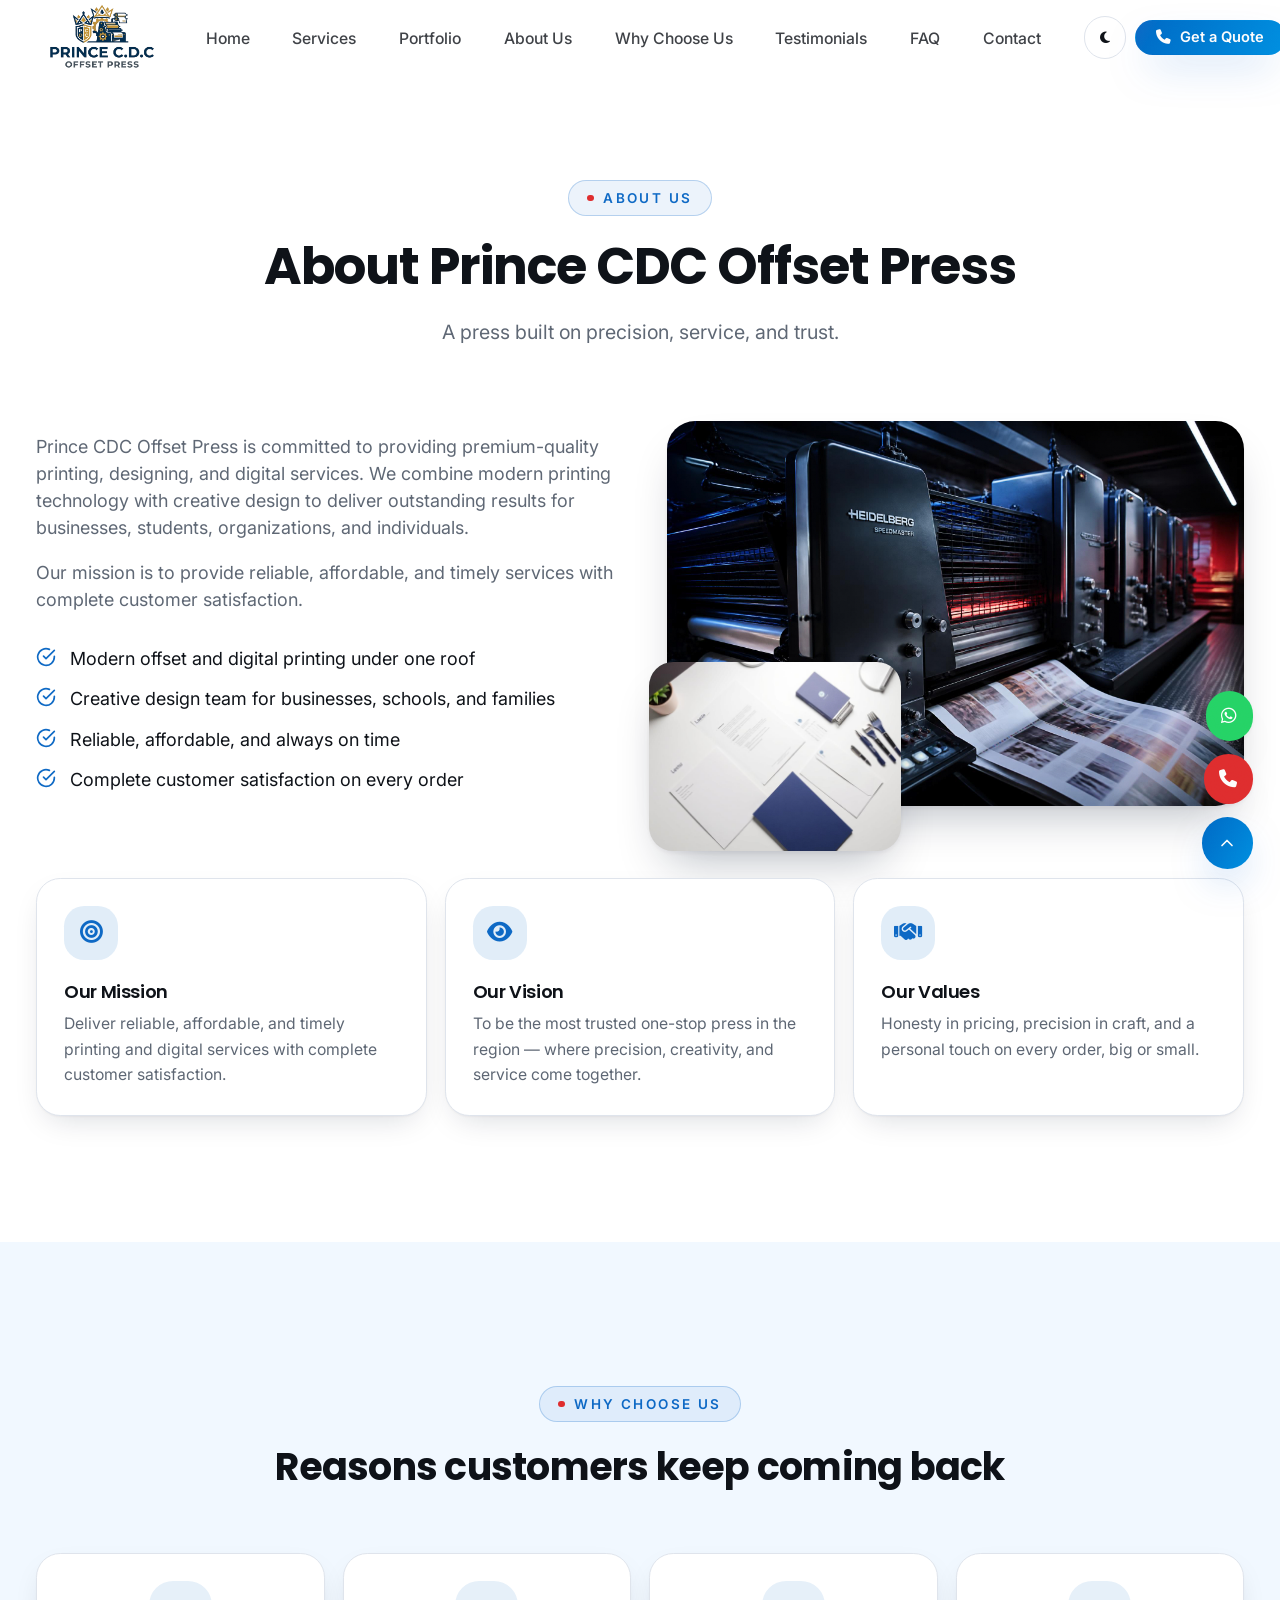
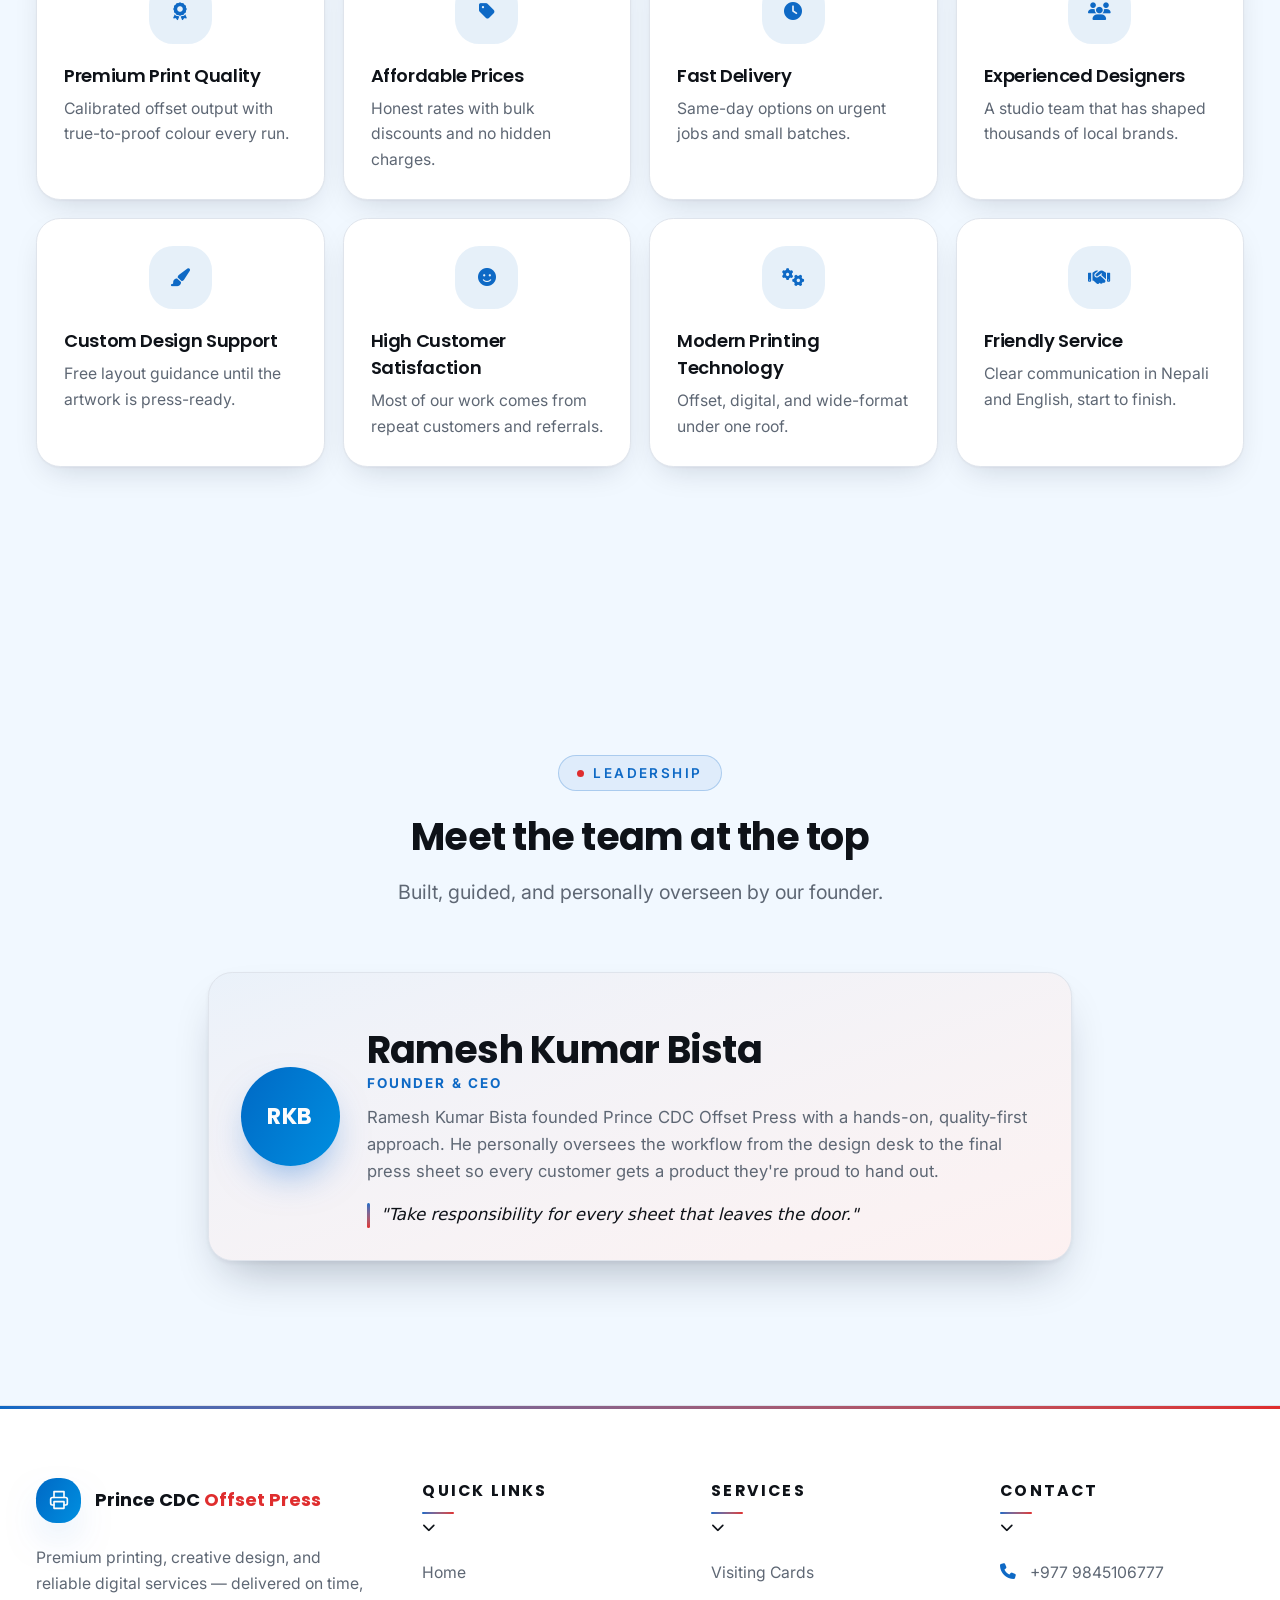
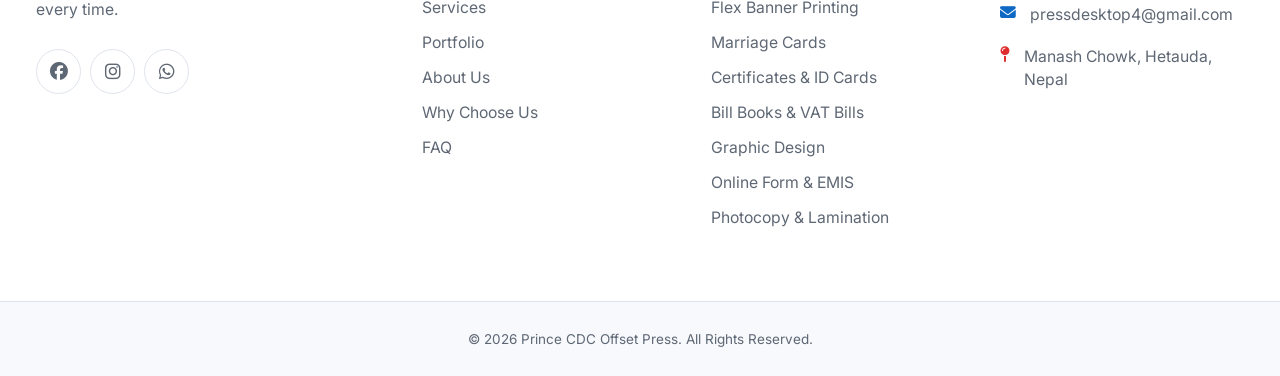
==== commit 8b2f7f1f: "templet upgrade" ====
--- a/pages/about.html
+++ b/pages/about.html
@@ -31,6 +31,9 @@
     />
     <noscript
       ><style>
+        .preloader {
+          display: none !important;
+        }
         .reveal,
         .counters {
           opacity: 1;
@@ -38,9 +41,47 @@
         }
       </style></noscript
     >
+    <!-- Failsafe: never let the splash screen block the page. -->
+    <script>
+      (function () {
+        function unhide() {
+          document.documentElement.classList.add("is-loaded");
+          var p = document.getElementById("preloader");
+          if (p) p.classList.add("done");
+        }
+        if (document.readyState !== "loading") setTimeout(unhide, 5000);
+        else
+          document.addEventListener("DOMContentLoaded", function () {
+            setTimeout(unhide, 5000);
+          });
+      })();
+    </script>
   </head>
   <body>
     <a href="#main-content" class="skip-link">Skip to main content</a>
+
+    <span class="cursor-dot" aria-hidden="true"></span>
+    <span class="cursor-ring" aria-hidden="true"></span>
+
+    <div class="scroll-progress" aria-hidden="true"></div>
+
+    <div class="preloader" id="preloader" role="status" aria-live="polite">
+      <div class="preloader-inner">
+        <img
+          src="../assets/logo-nav.png"
+          alt=""
+          class="preloader-logo"
+          width="821"
+          height="521"
+        />
+        <div class="preloader-bar" aria-hidden="true">
+          <span class="preloader-bar-fill"></span>
+        </div>
+        <span class="preloader-tagline">Precision · Print · Design</span>
+      </div>
+    </div>
+
+    <div class="mobile-backdrop" aria-hidden="true"></div>
 
     <header class="site-header" role="banner">
       <nav aria-label="Main navigation" class="header-inner container">
@@ -104,39 +145,110 @@
       </nav>
 
       <div class="mobile-menu" id="mobile-menu">
-        <ul class="mobile-menu-links">
-          <li><a href="../index.html" class="mobile-link">Home</a></li>
-          <li>
-            <a href="../index.html#services" class="mobile-link">Services</a>
-          </li>
-          <li>
-            <a href="../index.html#portfolio" class="mobile-link">Portfolio</a>
-          </li>
-          <li>
-            <a href="../index.html#about" class="mobile-link">About Us</a>
-          </li>
-          <li>
-            <a href="../index.html#why-us" class="mobile-link">Why Choose Us</a>
-          </li>
-          <li>
-            <a href="../index.html#testimonials" class="mobile-link"
-              >Testimonials</a
+        <div class="mobile-menu-header">
+          <div class="mobile-menu-brand">
+            <img
+              src="../assets/logo-nav.png"
+              alt="Prince CDC Offset Press"
+              class="mobile-menu-logo"
+              width="821"
+              height="521"
+            />
+            <span class="mobile-menu-name"
+              >Prince CDC <span class="text-brand-red">Offset Press</span></span
             >
-          </li>
-          <li><a href="../index.html#faq" class="mobile-link">FAQ</a></li>
-          <li>
-            <a href="../index.html#contact" class="mobile-link">Contact</a>
-          </li>
-          <li class="sm:col-span-2">
+          </div>
+          <button
+            type="button"
+            class="icon-btn mobile-menu-close"
+            aria-label="Close menu"
+          >
+            <i class="fa-solid fa-xmark" aria-hidden="true"></i>
+          </button>
+        </div>
+
+        <p class="mobile-menu-tagline">
+          Precision printing, creative design &amp; digital services — delivered
+          on time, every time.
+        </p>
+
+        <nav aria-label="Mobile navigation">
+          <ul class="mobile-menu-links">
+            <li><a href="../index.html" class="mobile-link">Home</a></li>
+            <li>
+              <a href="../index.html#services" class="mobile-link">Services</a>
+            </li>
+            <li>
+              <a href="../index.html#portfolio" class="mobile-link"
+                >Portfolio</a
+              >
+            </li>
+            <li>
+              <a href="../index.html#about" class="mobile-link">About Us</a>
+            </li>
+            <li>
+              <a href="../index.html#why-us" class="mobile-link"
+                >Why Choose Us</a
+              >
+            </li>
+            <li>
+              <a href="../index.html#testimonials" class="mobile-link"
+                >Testimonials</a
+              >
+            </li>
+            <li><a href="../index.html#faq" class="mobile-link">FAQ</a></li>
+            <li>
+              <a href="../index.html#contact" class="mobile-link">Contact</a>
+            </li>
+          </ul>
+        </nav>
+
+        <div class="mobile-menu-footer">
+          <a
+            href="tel:+9779845106777"
+            class="mobile-menu-contact"
+            aria-label="Call Prince CDC Offset Press"
+          >
+            <i class="fa-solid fa-phone" aria-hidden="true"></i>
+            +977 9845106777
+          </a>
+          <a
+            href="https://wa.me/9779845106777?text=Hello%20Prince%20CDC%20Offset%20Press%2C%20I%27d%20like%20a%20quote%20for:"
+            target="_blank"
+            rel="noopener noreferrer"
+            class="btn btn-whatsapp btn-block"
+            >WhatsApp Us</a
+          >
+          <div class="mobile-menu-socials">
             <a
-              href="https://wa.me/9779845106777?text=Hello%20Prince%20CDC%20Offset%20Press%2C%20I%27d%20like%20a%20quote%20for:"
+              href="https://www.facebook.com/profile.php?id=61575289855705#"
               target="_blank"
               rel="noopener noreferrer"
-              class="btn btn-whatsapp btn-block"
-              >WhatsApp Us</a
+              aria-label="Facebook"
+              class="social-btn"
             >
-          </li>
-        </ul>
+              <i class="fa-brands fa-facebook" aria-hidden="true"></i>
+            </a>
+            <a
+              href="https://instagram.com"
+              target="_blank"
+              rel="noopener noreferrer"
+              aria-label="Instagram"
+              class="social-btn"
+            >
+              <i class="fa-brands fa-instagram" aria-hidden="true"></i>
+            </a>
+            <a
+              href="https://wa.me/9779845106777"
+              target="_blank"
+              rel="noopener noreferrer"
+              aria-label="WhatsApp"
+              class="social-btn"
+            >
+              <i class="fa-brands fa-whatsapp" aria-hidden="true"></i>
+            </a>
+          </div>
+        </div>
       </div>
     </header>
 
@@ -257,14 +369,15 @@
             </div>
 
             <div class="reveal order-1 lg:order-2" data-delay="120">
-              <div class="relative">
+              <div class="relative mb-14 sm:mb-16">
                 <img
                   src="../assets/hero-press.jpg"
                   alt="Prince CDC Offset Press printing floor"
                   loading="lazy"
                   width="1920"
                   height="1280"
-                  class="w-full rounded-3xl object-cover shadow-lift"
+                  class="w-full rounded-3xl object-cover shadow-lift parallax-img"
+                  data-depth="0.4"
                 />
                 <img
                   src="../assets/work-office.jpg"
@@ -272,9 +385,49 @@
                   loading="lazy"
                   width="1024"
                   height="768"
-                  class="absolute -bottom-10 -left-4 hidden w-48 rounded-2xl border-4 border-background object-cover shadow-lift sm:block lg:w-56"
+                  class="absolute -bottom-10 -left-4 hidden w-48 rounded-2xl border-4 border-background object-cover shadow-lift sm:block lg:w-56 parallax-img"
+                  data-depth="0.7"
                 />
               </div>
+            </div>
+          </div>
+
+          <div class="grid grid-cols-sm-2 grid-cols-lg-3 gap-4 mt-16">
+            <div class="reveal" data-delay="0">
+              <article class="card card-hover card-pad value-block">
+                <span class="value-icon"
+                  ><i class="fa-solid fa-bullseye" aria-hidden="true"></i
+                ></span>
+                <h3 class="card-title mt-4">Our Mission</h3>
+                <p class="card-text">
+                  Deliver reliable, affordable, and timely printing and digital
+                  services with complete customer satisfaction.
+                </p>
+              </article>
+            </div>
+            <div class="reveal" data-delay="60">
+              <article class="card card-hover card-pad value-block">
+                <span class="value-icon"
+                  ><i class="fa-solid fa-eye" aria-hidden="true"></i
+                ></span>
+                <h3 class="card-title mt-4">Our Vision</h3>
+                <p class="card-text">
+                  To be the most trusted one-stop press in the region — where
+                  precision, creativity, and service come together.
+                </p>
+              </article>
+            </div>
+            <div class="reveal" data-delay="120">
+              <article class="card card-hover card-pad value-block">
+                <span class="value-icon"
+                  ><i class="fa-solid fa-handshake" aria-hidden="true"></i
+                ></span>
+                <h3 class="card-title mt-4">Our Values</h3>
+                <p class="card-text">
+                  Honesty in pricing, precision in craft, and a personal touch
+                  on every order, big or small.
+                </p>
+              </article>
             </div>
           </div>
         </div>
@@ -381,6 +534,41 @@
               </article>
             </li>
           </ul>
+        </div>
+      </section>
+
+      <!-- Leadership -->
+      <section class="section section-tint">
+        <div class="container">
+          <div class="reveal section-head">
+            <span class="badge">
+              <span class="badge-dot" aria-hidden="true"></span>
+              Leadership
+            </span>
+            <h2 class="section-title">Meet the team at the top</h2>
+            <p class="lead mt-4 text-muted-foreground">
+              Built, guided, and personally overseen by our founder.
+            </p>
+          </div>
+
+          <div class="reveal mt-14 mx-auto max-w-3xl" data-delay="100">
+            <article class="leader-card">
+              <span class="leader-avatar" aria-hidden="true">RKB</span>
+              <div class="leader-body">
+                <h3 class="section-title mt-3">Ramesh Kumar Bista</h3>
+                <p class="leader-role">Founder &amp; CEO</p>
+                <p class="leader-bio">
+                  Ramesh Kumar Bista founded Prince CDC Offset Press with a
+                  hands-on, quality-first approach. He personally oversees the
+                  workflow from the design desk to the final press sheet so 
+                  every customer gets a product they're proud to hand out.
+                </p>
+                <p class="leader-quote">
+                  "Take responsibility for every sheet that leaves the door."
+                </p>
+              </div>
+            </article>
+          </div>
         </div>
       </section>
     </main>
@@ -444,105 +632,146 @@
             ></a>
           </div>
         </div>
-        <nav aria-label="Quick links">
-          <h2 class="footer-heading">Quick Links</h2>
-          <ul class="footer-links">
-            <li><a href="../index.html" class="footer-link">Home</a></li>
-            <li>
-              <a href="../index.html#services" class="footer-link">Services</a>
-            </li>
-            <li>
-              <a href="../index.html#portfolio" class="footer-link"
-                >Portfolio</a
-              >
-            </li>
-            <li>
-              <a href="../index.html#about" class="footer-link">About Us</a>
-            </li>
-            <li>
-              <a href="../index.html#why-us" class="footer-link"
-                >Why Choose Us</a
-              >
-            </li>
-            <li><a href="../index.html#faq" class="footer-link">FAQ</a></li>
-          </ul>
-        </nav>
-        <div>
-          <h2 class="footer-heading">Services</h2>
-          <ul class="footer-links">
-            <li>
-              <a href="../index.html#services" class="footer-link"
-                >Visiting Cards</a
-              >
-            </li>
-            <li>
-              <a href="../index.html#services" class="footer-link"
-                >Flex Banner Printing</a
-              >
-            </li>
-            <li>
-              <a href="../index.html#services" class="footer-link"
-                >Marriage Cards</a
-              >
-            </li>
-            <li>
-              <a href="../index.html#services" class="footer-link"
-                >Certificates &amp; ID Cards</a
-              >
-            </li>
-            <li>
-              <a href="../index.html#services" class="footer-link"
-                >Bill Books &amp; VAT Bills</a
-              >
-            </li>
-            <li>
-              <a href="../index.html#services" class="footer-link"
-                >Graphic Design</a
-              >
-            </li>
-            <li>
-              <a href="../index.html#services" class="footer-link"
-                >Online Form &amp; EMIS</a
-              >
-            </li>
-            <li>
-              <a href="../index.html#services" class="footer-link"
-                >Photocopy &amp; Lamination</a
-              >
-            </li>
-          </ul>
-        </div>
-        <div>
-          <h2 class="footer-heading">Contact</h2>
-          <ul class="footer-contact">
-            <li class="contact-row">
-              <i
-                class="fa-solid fa-phone contact-row-icon"
-                aria-hidden="true"
-              ></i>
-              <a href="tel:+9779845106777" class="hover:text-primary"
-                >+977 9845106777</a
-              >
-            </li>
-            <li class="contact-row">
-              <i
-                class="fa-solid fa-envelope contact-row-icon"
-                aria-hidden="true"
-              ></i>
-              <a
-                href="mailto:pressdesktop4@gmail.com"
-                class="break-all hover:text-primary"
-                >pressdesktop4@gmail.com</a
-              >
-            </li>
-            <li class="contact-row">
-              <i
-                class="fa-solid fa-map-pin contact-row-icon contact-row-icon-accent"
-                aria-hidden="true"
-              ></i>
-              <span>Manash Chowk, Hetauda, Nepal</span>
-            </li>
-          </ul>
+        <div class="footer-group">
+          <button
+            type="button"
+            class="footer-toggle"
+            aria-expanded="false"
+            aria-controls="footer-quick-links"
+          >
+            <span class="footer-heading">Quick Links</span>
+            <i
+              class="fa-solid fa-chevron-down footer-chevron"
+              aria-hidden="true"
+            ></i>
+          </button>
+          <div class="footer-group-body" id="footer-quick-links">
+            <ul class="footer-links">
+              <li><a href="../index.html" class="footer-link">Home</a></li>
+              <li>
+                <a href="../index.html#services" class="footer-link"
+                  >Services</a
+                >
+              </li>
+              <li>
+                <a href="../index.html#portfolio" class="footer-link"
+                  >Portfolio</a
+                >
+              </li>
+              <li>
+                <a href="../index.html#about" class="footer-link">About Us</a>
+              </li>
+              <li>
+                <a href="../index.html#why-us" class="footer-link"
+                  >Why Choose Us</a
+                >
+              </li>
+              <li><a href="../index.html#faq" class="footer-link">FAQ</a></li>
+            </ul>
+          </div>
+        </div>
+        <div class="footer-group">
+          <button
+            type="button"
+            class="footer-toggle"
+            aria-expanded="false"
+            aria-controls="footer-services"
+          >
+            <span class="footer-heading">Services</span>
+            <i
+              class="fa-solid fa-chevron-down footer-chevron"
+              aria-hidden="true"
+            ></i>
+          </button>
+          <div class="footer-group-body" id="footer-services">
+            <ul class="footer-links">
+              <li>
+                <a href="../index.html#services" class="footer-link"
+                  >Visiting Cards</a
+                >
+              </li>
+              <li>
+                <a href="../index.html#services" class="footer-link"
+                  >Flex Banner Printing</a
+                >
+              </li>
+              <li>
+                <a href="../index.html#services" class="footer-link"
+                  >Marriage Cards</a
+                >
+              </li>
+              <li>
+                <a href="../index.html#services" class="footer-link"
+                  >Certificates &amp; ID Cards</a
+                >
+              </li>
+              <li>
+                <a href="../index.html#services" class="footer-link"
+                  >Bill Books &amp; VAT Bills</a
+                >
+              </li>
+              <li>
+                <a href="../index.html#services" class="footer-link"
+                  >Graphic Design</a
+                >
+              </li>
+              <li>
+                <a href="../index.html#services" class="footer-link"
+                  >Online Form &amp; EMIS</a
+                >
+              </li>
+              <li>
+                <a href="../index.html#services" class="footer-link"
+                  >Photocopy &amp; Lamination</a
+                >
+              </li>
+            </ul>
+          </div>
+        </div>
+        <div class="footer-group">
+          <button
+            type="button"
+            class="footer-toggle"
+            aria-expanded="false"
+            aria-controls="footer-contact"
+          >
+            <span class="footer-heading">Contact</span>
+            <i
+              class="fa-solid fa-chevron-down footer-chevron"
+              aria-hidden="true"
+            ></i>
+          </button>
+          <div class="footer-group-body" id="footer-contact">
+            <ul class="footer-contact">
+              <li class="contact-row">
+                <i
+                  class="fa-solid fa-phone contact-row-icon"
+                  aria-hidden="true"
+                ></i>
+                <a href="tel:+9779845106777" class="hover:text-primary"
+                  >+977 9845106777</a
+                >
+              </li>
+              <li class="contact-row">
+                <i
+                  class="fa-solid fa-envelope contact-row-icon"
+                  aria-hidden="true"
+                ></i>
+                <a
+                  href="mailto:pressdesktop4@gmail.com"
+                  class="break-all hover:text-primary"
+                  >pressdesktop4@gmail.com</a
+                >
+              </li>
+              <li class="contact-row">
+                <i
+                  class="fa-solid fa-map-pin contact-row-icon contact-row-icon-accent"
+                  aria-hidden="true"
+                ></i>
+                <span>Manash Chowk, Hetauda, Nepal</span>
+              </li>
+            </ul>
+          </div>
         </div>
       </div>
       <div class="footer-bottom">
@@ -589,6 +818,11 @@
       </button>
     </div>
 
-    <script src="../js/script.js" defer></script>
+    <script src="../js/scroll.js" defer></script>
+    <script src="../js/animations.js" defer></script>
+    <script src="../js/cursor.js" defer></script>
+    <script src="../js/counter.js" defer></script>
+    <script src="../js/slider.js" defer></script>
+    <script src="../js/main.js" defer></script>
   </body>
 </html>
--- a/css/style.css
+++ b/css/style.css
@@ -570,6 +570,18 @@
 .flex { display: flex; }
 .inline-flex { display: inline-flex; }
 .grid { display: grid; }
+.grid-cols-2,
+.grid-cols-sm-2 {
+  grid-template-columns: repeat(2, 1fr);
+}
+
+/* Prevent grid blowout: let 2-col items shrink below the intrinsic
+   width of their content (e.g. portfolio photos) so the grid always
+   fits the container on small screens. */
+.grid-cols-2 > *,
+.grid-cols-sm-2 > * {
+  min-width: 0;
+}
 
 .flex-1 { flex: 1 1 0%; }
 .flex-col { flex-direction: column; }
@@ -1314,6 +1326,7 @@
 .portfolio-thumb img {
   width: 100%;
   height: 100%;
+  max-width: 100%;
   object-fit: cover;
   transition: transform 0.7s ease;
 }
@@ -1752,10 +1765,21 @@
 select.form-control {
   appearance: none;
   -webkit-appearance: none;
+  cursor: pointer;
   background-image: url("data:image/svg+xml,%3Csvg xmlns='http://www.w3.org/2000/svg' width='16' height='16' viewBox='0 0 24 24' fill='none' stroke='%23888' stroke-width='2' stroke-linecap='round' stroke-linejoin='round'%3E%3Cpolyline points='6 9 12 15 18 9'/%3E%3C/svg%3E");
   background-repeat: no-repeat;
-  background-position: right 1rem center;
+  background-position: right 1rem 1.15rem;
   padding-right: 2.5rem;
+}
+
+/* A select never shows a placeholder, so render its empty state
+   ("Choose a service") in muted text to match other fields. */
+select.form-control:invalid {
+  color: color-mix(in oklch, var(--muted-foreground) 70%, transparent);
+}
+
+select.form-control option {
+  color: var(--foreground);
 }
 
 textarea.form-control {
@@ -2105,6 +2129,7 @@
   }
 
   .footer-grid {
+    grid-template-columns: repeat(2, 1fr);
     padding-block: 4rem;
   }
 }
@@ -2178,7 +2203,7 @@
   }
 
   .footer-grid {
-    grid-template-columns: repeat(4, 1fr);
+    grid-template-columns: 1.4fr repeat(3, 1fr);
   }
 }
 
@@ -2227,3 +2252,1649 @@
 img[loading="lazy"] {
   background-color: var(--secondary);
 }
+
+/* ============================================================
+   31. PREMIUM MOTION & MICRO-INTERACTIONS
+   ------------------------------------------------------------
+   Motion layer added on top of the base stylesheet. Every rule
+   here is progressive enhancement: without it the site still
+   works, with it the experience becomes fluid and premium.
+   All transforms/opacity are GPU-friendly (60fps).
+   ============================================================ */
+
+/* ============================================================
+   31a. PAGE LOADER
+   ============================================================ */
+
+.preloader {
+  position: fixed;
+  inset: 0;
+  z-index: 9999;
+  display: grid;
+  place-items: center;
+  background-color: var(--background);
+  transition:
+    opacity 0.6s cubic-bezier(0.22, 1, 0.36, 1),
+    visibility 0.6s ease;
+}
+
+.preloader.done {
+  opacity: 0;
+  visibility: hidden;
+  pointer-events: none;
+}
+
+.preloader-inner {
+  display: grid;
+  justify-items: center;
+  gap: 1.5rem;
+}
+
+.preloader-logo {
+  height: 4.5rem;
+  width: auto;
+  object-fit: contain;
+  animation: preloader-logo 1.1s cubic-bezier(0.22, 1, 0.36, 1) both;
+}
+
+.preloader-bar {
+  position: relative;
+  width: 14rem;
+  height: 3px;
+  overflow: hidden;
+  border-radius: 9999px;
+  background-color: color-mix(in oklch, var(--primary) 12%, transparent);
+}
+
+.preloader-bar-fill {
+  position: absolute;
+  inset-block: 0;
+  left: 0;
+  width: 0%;
+  border-radius: inherit;
+  background-image: linear-gradient(90deg, var(--primary), var(--brand-red));
+  box-shadow: 0 0 12px color-mix(in oklch, var(--primary) 60%, transparent);
+  animation: preloader-fill 1.25s cubic-bezier(0.65, 0, 0.35, 1) forwards;
+}
+
+.preloader-tagline {
+  font-size: 0.75rem;
+  font-weight: 600;
+  text-transform: uppercase;
+  letter-spacing: 0.28em;
+  color: var(--muted-foreground);
+  animation: preloader-fade 1.4s ease 0.2s both;
+}
+
+@keyframes preloader-logo {
+  0% {
+    opacity: 0;
+    transform: scale(0.82) translateY(14px);
+    filter: blur(6px);
+  }
+  60% {
+    opacity: 1;
+    transform: scale(1.02);
+    filter: blur(0);
+  }
+  100% {
+    opacity: 1;
+    transform: scale(1);
+  }
+}
+
+@keyframes preloader-fill {
+  to {
+    width: 100%;
+  }
+}
+
+@keyframes preloader-fade {
+  from {
+    opacity: 0;
+    transform: translateY(8px);
+  }
+  to {
+    opacity: 1;
+    transform: none;
+  }
+}
+
+/* ============================================================
+   31b. SCROLL PROGRESS BAR
+   ============================================================ */
+
+.scroll-progress {
+  position: fixed;
+  inset-block: 0;
+  left: 0;
+  z-index: 55;
+  height: 3px;
+  width: 0%;
+  background-image: linear-gradient(90deg, var(--primary), var(--brand-red));
+  box-shadow: 0 0 10px color-mix(in oklch, var(--primary) 55%, transparent);
+  transform-origin: left;
+  will-change: width;
+}
+
+/* ============================================================
+   31c. CUSTOM CURSOR (desktop / fine pointer only)
+   ============================================================ */
+
+.cursor-dot,
+.cursor-ring {
+  position: fixed;
+  top: 0;
+  left: 0;
+  z-index: 10000;
+  border-radius: 9999px;
+  pointer-events: none;
+  opacity: 0;
+  will-change: transform;
+}
+
+.cursor-dot {
+  width: 8px;
+  height: 8px;
+  background-color: var(--primary);
+  transform: translate(-50%, -50%);
+}
+
+.cursor-ring {
+  width: 2.25rem;
+  height: 2.25rem;
+  border: 1.5px solid color-mix(in oklch, var(--primary) 60%, transparent);
+  transform: translate(-50%, -50%);
+  transition:
+    width 0.28s cubic-bezier(0.22, 1, 0.36, 1),
+    height 0.28s cubic-bezier(0.22, 1, 0.36, 1),
+    border-color 0.28s ease,
+    background-color 0.28s ease;
+}
+
+@media (hover: hover) and (pointer: fine) {
+  html.cursor-enabled,
+  html.cursor-enabled a,
+  html.cursor-enabled button,
+  html.cursor-enabled .card,
+  html.cursor-enabled .portfolio-card,
+  html.cursor-enabled .social-btn,
+  html.cursor-enabled .float-btn,
+  html.cursor-enabled .filter-btn,
+  html.cursor-enabled .faq-btn {
+    cursor: none;
+  }
+
+  html.cursor-enabled input,
+  html.cursor-enabled textarea,
+  html.cursor-enabled select,
+  html.cursor-enabled iframe {
+    cursor: auto;
+  }
+
+  html.cursor-enabled .cursor-dot,
+  html.cursor-enabled .cursor-ring {
+    opacity: 1;
+  }
+}
+
+/* Grow + tint when hovering interactive elements */
+html.cursor-hover .cursor-dot {
+  transform: translate(-50%, -50%) scale(2.4);
+}
+
+html.cursor-hover .cursor-ring {
+  width: 3.4rem;
+  height: 3.4rem;
+  border-color: var(--brand-red);
+  background-color: color-mix(in oklch, var(--brand-red) 8%, transparent);
+}
+
+/* Blend the ring for a subtle Awwwards-style difference effect */
+@media (hover: hover) and (pointer: fine) {
+  .cursor-ring {
+    mix-blend-mode: difference;
+    border-color: rgba(255, 255, 255, 0.85);
+  }
+}
+
+/* ============================================================
+   31d. NOISE / FILM GRAIN OVERLAY
+   ============================================================ */
+
+body::after {
+  content: "";
+  position: fixed;
+  inset: 0;
+  z-index: 9997;
+  pointer-events: none;
+  opacity: 0.035;
+  mix-blend-mode: overlay;
+  background-image: url("data:image/svg+xml,%3Csvg xmlns='http://www.w3.org/2000/svg' width='140' height='140'%3E%3Cfilter id='n'%3E%3CfeTurbulence type='fractalNoise' baseFrequency='0.8' numOctaves='3' stitchTiles='stitch'/%3E%3C/filter%3E%3Crect width='100%25' height='100%25' filter='url(%23n)'/%3E%3C/svg%3E");
+}
+
+/* ============================================================
+   31e. SCROLL REVEAL VARIANTS
+   ------------------------------------------------------------
+   .reveal stays the base (fade-up). Add data-reveal to pick a
+   different direction / effect on any element.
+   ============================================================ */
+
+.reveal {
+  transition:
+    opacity 0.75s cubic-bezier(0.22, 1, 0.36, 1),
+    transform 0.75s cubic-bezier(0.22, 1, 0.36, 1),
+    filter 0.75s cubic-bezier(0.22, 1, 0.36, 1);
+}
+
+.reveal[data-reveal="down"] {
+  transform: translateY(-28px);
+}
+
+.reveal[data-reveal="left"] {
+  transform: translateX(-40px);
+}
+
+.reveal[data-reveal="right"] {
+  transform: translateX(40px);
+}
+
+.reveal[data-reveal="scale"] {
+  transform: scale(0.9);
+}
+
+.reveal[data-reveal="blur"] {
+  transform: translateY(18px);
+  filter: blur(12px);
+}
+
+.reveal[data-reveal="rotate"] {
+  transform: rotate(-3deg) translateY(26px);
+}
+
+.reveal[data-visible="true"] {
+  opacity: 1;
+  transform: none;
+  filter: none;
+}
+
+/* ============================================================
+   31f. HERO 2.0 — BACKGROUND FX
+   ============================================================ */
+
+.hero-bg {
+  transform: scale(1.06);
+  will-change: transform;
+}
+
+/* Slow animated gradient wash on top of the photo */
+.hero-overlay {
+  background-image:
+    radial-gradient(
+      70rem 40rem at 20% 15%,
+      color-mix(in oklch, var(--primary) 38%, transparent) 0%,
+      transparent 60%
+    ),
+    radial-gradient(
+      50rem 34rem at 85% 80%,
+      color-mix(in oklch, var(--brand-red) 32%, transparent) 0%,
+      transparent 60%
+    ),
+    linear-gradient(115deg, oklch(0.13 0.03 265 / 0.92), oklch(0.16 0.06 262 / 0.82) 45%, oklch(0.22 0.09 22 / 0.74));
+  background-size:
+    200% 200%,
+    200% 200%,
+    100% 100%;
+  animation: hero-gradient-shift 16s ease-in-out infinite;
+}
+
+@keyframes hero-gradient-shift {
+  0%,
+  100% {
+    background-position:
+      0% 0%,
+      100% 100%;
+  }
+  50% {
+    background-position:
+      100% 100%,
+      0% 0%;
+  }
+}
+
+/* Animated grid */
+.hero-grid {
+  position: absolute;
+  inset: 0;
+  pointer-events: none;
+  background-image:
+    linear-gradient(to right, rgba(255, 255, 255, 0.05) 1px, transparent 1px),
+    linear-gradient(to bottom, rgba(255, 255, 255, 0.05) 1px, transparent 1px);
+  background-size: 56px 56px;
+  mask-image: radial-gradient(circle at 50% 40%, black 0%, transparent 78%);
+  -webkit-mask-image: radial-gradient(circle at 50% 40%, black 0%, transparent 78%);
+  animation: hero-grid-drift 22s linear infinite;
+}
+
+@keyframes hero-grid-drift {
+  from {
+    background-position:
+      0 0,
+      0 0;
+  }
+  to {
+    background-position:
+      56px 56px,
+      56px 56px;
+  }
+}
+
+/* Moving light beams */
+.hero-beams {
+  position: absolute;
+  inset: 0;
+  overflow: hidden;
+  pointer-events: none;
+}
+
+.beam {
+  position: absolute;
+  top: -20%;
+  height: 140%;
+  width: 28rem;
+  transform: rotate(24deg);
+  background: linear-gradient(
+    90deg,
+    transparent 0%,
+    rgba(255, 255, 255, 0.07) 45%,
+    rgba(255, 255, 255, 0.16) 50%,
+    rgba(255, 255, 255, 0.07) 55%,
+    transparent 100%
+  );
+  filter: blur(2px);
+  animation: beam-sweep 9s ease-in-out infinite;
+}
+
+.beam-2 {
+  width: 20rem;
+  animation-delay: -3s;
+  animation-duration: 12s;
+}
+
+.beam-3 {
+  width: 16rem;
+  animation-delay: -6s;
+  animation-duration: 8s;
+}
+
+@keyframes beam-sweep {
+  0% {
+    transform: translateX(-40vw) rotate(24deg);
+  }
+  60%,
+  100% {
+    transform: translateX(120vw) rotate(24deg);
+  }
+}
+
+/* Subtle shine that drifts across the hero */
+.hero-shine {
+  position: absolute;
+  inset: 0;
+  pointer-events: none;
+  background: linear-gradient(
+    115deg,
+    transparent 40%,
+    rgba(255, 255, 255, 0.06) 50%,
+    transparent 60%
+  );
+  transform: translateX(-100%);
+  animation: hero-shine-sweep 8s ease-in-out infinite 1.5s;
+}
+
+@keyframes hero-shine-sweep {
+  0% {
+    transform: translateX(-100%);
+  }
+  40%,
+  100% {
+    transform: translateX(100%);
+  }
+}
+
+/* Particles canvas */
+.hero-particles {
+  position: absolute;
+  inset: 0;
+  width: 100%;
+  height: 100%;
+  pointer-events: none;
+}
+
+/* ============================================================
+   31g. HERO 2.0 — SPLIT HEADLINE + ENTRANCE
+   ============================================================ */
+
+.hero-title .hero-word {
+  display: inline-block;
+  white-space: nowrap;
+}
+
+.hero-word-inner {
+  display: inline-block;
+  opacity: 0;
+  transform: translateY(1.1em) rotate(1.5deg);
+  filter: blur(8px);
+  transition:
+    opacity 0.9s cubic-bezier(0.22, 1, 0.36, 1),
+    transform 0.9s cubic-bezier(0.22, 1, 0.36, 1),
+    filter 0.9s cubic-bezier(0.22, 1, 0.36, 1);
+}
+
+html.is-loaded .hero-word-inner {
+  opacity: 1;
+  transform: none;
+  filter: none;
+}
+
+/* Badge / sub / actions rise in once the loader is gone */
+.hero-fade-in {
+  opacity: 0;
+  transform: translateY(22px);
+  filter: blur(6px);
+  transition:
+    opacity 0.8s cubic-bezier(0.22, 1, 0.36, 1),
+    transform 0.8s cubic-bezier(0.22, 1, 0.36, 1),
+    filter 0.8s cubic-bezier(0.22, 1, 0.36, 1);
+}
+
+html.is-loaded .hero-fade-in {
+  opacity: 1;
+  transform: none;
+  filter: none;
+}
+
+.hero-title {
+  transition: none;
+}
+
+/* ============================================================
+   31h. STATS CARDS — hover lift + border glow
+   ============================================================ */
+
+.stat-card {
+  transition:
+    transform 0.4s cubic-bezier(0.22, 1, 0.36, 1),
+    box-shadow 0.4s cubic-bezier(0.22, 1, 0.36, 1),
+    border-color 0.4s ease,
+    background-color 0.4s ease;
+}
+
+.stat-card:hover {
+  transform: translateY(-6px);
+  border-color: rgba(255, 255, 255, 0.45);
+  background-color: rgba(255, 255, 255, 0.16);
+  box-shadow: 0 24px 48px -16px oklch(0.2 0.08 260 / 0.6);
+}
+
+/* ============================================================
+   31i. BUTTONS — lift, glow, shine sweep, ripple
+   ============================================================ */
+
+.btn {
+  position: relative;
+  overflow: hidden;
+  transform: translateZ(0);
+  will-change: transform;
+}
+
+.btn::after {
+  content: "";
+  position: absolute;
+  inset: 0;
+  background: linear-gradient(
+    115deg,
+    transparent 30%,
+    rgba(255, 255, 255, 0.4) 50%,
+    transparent 70%
+  );
+  transform: translateX(-130%) skewX(-14deg);
+  transition: transform 0.7s cubic-bezier(0.22, 1, 0.36, 1);
+  pointer-events: none;
+}
+
+.btn:hover::after {
+  transform: translateX(130%) skewX(-14deg);
+}
+
+.btn:hover {
+  transform: translateY(-3px) scale(1.03);
+  box-shadow: 0 22px 44px -14px oklch(0.5 0.17 258 / 0.6);
+}
+
+.btn:active {
+  transform: translateY(0) scale(0.98);
+}
+
+/* Ripple element injected on click */
+.ripple {
+  position: absolute;
+  border-radius: 9999px;
+  background-color: rgba(255, 255, 255, 0.45);
+  transform: scale(0);
+  animation: ripple-pop 0.65s ease-out forwards;
+  pointer-events: none;
+}
+
+@keyframes ripple-pop {
+  to {
+    transform: scale(1);
+    opacity: 0;
+  }
+}
+
+.icon-btn,
+.social-btn,
+.filter-btn {
+  position: relative;
+  overflow: hidden;
+}
+
+/* ============================================================
+   31j. CARDS — gradient border, mouse-tracking spotlight
+   ============================================================ */
+
+.card {
+  position: relative;
+  overflow: hidden;
+  transform: translateZ(0);
+}
+
+.card-hover {
+  transition:
+    transform 0.45s cubic-bezier(0.22, 1, 0.36, 1),
+    box-shadow 0.45s cubic-bezier(0.22, 1, 0.36, 1),
+    border-color 0.45s ease;
+}
+
+.card-hover:hover {
+  transform: translateY(-8px);
+  border-color: transparent;
+  box-shadow:
+    0 30px 60px -22px oklch(0.24 0.06 265 / 0.4),
+    var(--shadow-glow);
+}
+
+/* Gradient border sweep */
+.card-hover::before {
+  content: "";
+  position: absolute;
+  inset: 0;
+  z-index: 1;
+  border-radius: inherit;
+  padding: 1px;
+  background: linear-gradient(120deg, var(--primary), var(--brand-red), var(--primary));
+  background-size: 220% 220%;
+  -webkit-mask:
+    linear-gradient(#fff 0 0) content-box,
+    linear-gradient(#fff 0 0);
+  -webkit-mask-composite: xor;
+  mask:
+    linear-gradient(#fff 0 0) content-box,
+    linear-gradient(#fff 0 0);
+  mask-composite: exclude;
+  opacity: 0;
+  transition: opacity 0.4s ease;
+  animation: card-border-slide 3.5s linear infinite;
+  pointer-events: none;
+}
+
+.card-hover:hover::before {
+  opacity: 1;
+}
+
+@keyframes card-border-slide {
+  to {
+    background-position: 220% 220%;
+  }
+}
+
+/* Mouse-tracking spotlight glow */
+.card-hover::after {
+  content: "";
+  position: absolute;
+  inset: 0;
+  z-index: 0;
+  border-radius: inherit;
+  background: radial-gradient(
+    26rem 18rem at var(--mx, 50%) var(--my, 50%),
+    color-mix(in oklch, var(--primary) 14%, transparent) 0%,
+    transparent 70%
+  );
+  opacity: 0;
+  transition: opacity 0.35s ease;
+  pointer-events: none;
+}
+
+.card-hover:hover::after {
+  opacity: 1;
+}
+
+/* Icon bounce on card hover */
+.card:hover .card-icon {
+  transform: translateY(-4px) scale(1.1);
+  transition: transform 0.4s cubic-bezier(0.34, 1.56, 0.64, 1);
+}
+
+/* Why-choose-us icon glow */
+.why-icon {
+  position: relative;
+}
+
+.why-icon::after {
+  content: "";
+  position: absolute;
+  inset: -0.4rem;
+  border-radius: inherit;
+  background: radial-gradient(
+    circle,
+    color-mix(in oklch, var(--primary) 35%, transparent),
+    transparent 70%
+  );
+  opacity: 0;
+  filter: blur(6px);
+  transition: opacity 0.4s ease;
+  pointer-events: none;
+  z-index: -1;
+}
+
+.card-hover:hover .why-icon::after {
+  opacity: 1;
+}
+
+/* ============================================================
+   31k. PORTFOLIO — zoom, dark overlay, floating badge
+   ============================================================ */
+
+.portfolio-card:hover .portfolio-thumb img {
+  transform: scale(1.09);
+  transition: transform 0.9s cubic-bezier(0.22, 1, 0.36, 1);
+}
+
+.portfolio-thumb img {
+  transition: transform 0.9s cubic-bezier(0.22, 1, 0.36, 1);
+}
+
+.portfolio-card:hover .portfolio-overlay {
+  background-color: color-mix(in oklch, var(--primary) 45%, transparent);
+  backdrop-filter: blur(2px);
+}
+
+.portfolio-overlay svg {
+  transform: scale(0.6) rotate(-18deg);
+  opacity: 0;
+  transition:
+    transform 0.5s cubic-bezier(0.34, 1.56, 0.64, 1),
+    opacity 0.4s ease;
+}
+
+.portfolio-card:hover .portfolio-overlay svg {
+  transform: scale(1) rotate(0deg);
+  opacity: 1;
+}
+
+/* Floating badge (injected by JS) */
+.portfolio-badge {
+  position: absolute;
+  top: 0.85rem;
+  right: 0.85rem;
+  z-index: 2;
+  display: grid;
+  width: 2.5rem;
+  height: 2.5rem;
+  place-items: center;
+  border-radius: 9999px;
+  background-color: rgba(255, 255, 255, 0.16);
+  border: 1px solid rgba(255, 255, 255, 0.35);
+  color: #fff;
+  backdrop-filter: blur(8px);
+  opacity: 0;
+  transform: translateY(8px) scale(0.8);
+  transition:
+    opacity 0.35s ease,
+    transform 0.4s cubic-bezier(0.34, 1.56, 0.64, 1);
+  pointer-events: none;
+}
+
+.portfolio-card:hover .portfolio-badge {
+  opacity: 1;
+  transform: translateY(0) scale(1);
+  animation: badge-float 2.6s ease-in-out infinite;
+}
+
+@keyframes badge-float {
+  0%,
+  100% {
+    transform: translateY(0) scale(1);
+  }
+  50% {
+    transform: translateY(-5px) scale(1.04);
+  }
+}
+
+/* ============================================================
+   31l. PROCESS TIMELINE — fill on scroll, pulsing icons
+   ============================================================ */
+
+.process-line {
+  background: color-mix(in oklch, var(--primary) 12%, transparent);
+  overflow: hidden;
+  transform: scaleX(0);
+  transform-origin: left;
+  will-change: transform;
+}
+
+.process-line::after {
+  content: "";
+  position: absolute;
+  inset: 0;
+  background: linear-gradient(
+    90deg,
+    var(--primary),
+    var(--brand-red)
+  );
+  box-shadow: 0 0 14px color-mix(in oklch, var(--primary) 55%, transparent);
+}
+
+.process-line.process-fill {
+  transform: scaleX(1);
+}
+
+.step-icon {
+  position: relative;
+}
+
+.step-icon::after {
+  content: "";
+  position: absolute;
+  inset: -0.35rem;
+  border-radius: inherit;
+  border: 2px solid color-mix(in oklch, var(--primary) 45%, transparent);
+  opacity: 0;
+  animation: step-pulse 2.4s ease-out infinite;
+}
+
+@keyframes step-pulse {
+  0% {
+    opacity: 0.8;
+    transform: scale(0.8);
+  }
+  70%,
+  100% {
+    opacity: 0;
+    transform: scale(1.6);
+  }
+}
+
+.process-list.is-in-view .step-icon::after {
+  animation-play-state: running;
+}
+
+.step-icon:not(.is-pulsing)::after {
+  animation-play-state: paused;
+}
+
+/* ============================================================
+   31m. TESTIMONIAL SLIDER — scale / fade / blur transitions
+   ============================================================ */
+
+.testimonial {
+  overflow: hidden;
+}
+
+.testimonial.switching {
+  opacity: 0;
+  transform: translateY(14px) scale(0.97);
+  filter: blur(6px);
+  transition:
+    opacity 0.35s cubic-bezier(0.22, 1, 0.36, 1),
+    transform 0.35s cubic-bezier(0.22, 1, 0.36, 1),
+    filter 0.35s cubic-bezier(0.22, 1, 0.36, 1);
+}
+
+.testimonial {
+  transition:
+    opacity 0.4s cubic-bezier(0.22, 1, 0.36, 1),
+    transform 0.4s cubic-bezier(0.22, 1, 0.36, 1),
+    filter 0.4s cubic-bezier(0.22, 1, 0.36, 1);
+}
+
+.testimonial-controls button {
+  transition:
+    transform 0.25s cubic-bezier(0.34, 1.56, 0.64, 1),
+    background-color 0.25s ease,
+    color 0.25s ease,
+    box-shadow 0.25s ease;
+}
+
+.testimonial-controls button:hover {
+  transform: translateY(-2px) scale(1.06);
+  box-shadow: var(--shadow-glow);
+}
+
+/* ============================================================
+   31n. FAQ — smoother accordion + icon rotation
+   ============================================================ */
+
+.faq-answer {
+  transition:
+    grid-template-rows 0.45s cubic-bezier(0.22, 1, 0.36, 1),
+    opacity 0.45s cubic-bezier(0.22, 1, 0.36, 1);
+}
+
+.faq-item.open .faq-icon {
+  transform: rotate(45deg);
+}
+
+.faq-btn {
+  transition: background-color 0.25s ease;
+}
+
+.faq-btn:hover {
+  background-color: color-mix(in oklch, var(--primary) 6%, transparent);
+}
+
+/* ============================================================
+   31o. CONTACT FORM — floating labels, focus glow
+   ============================================================ */
+
+.form-field {
+  position: relative;
+}
+
+.form-field .form-label {
+  position: absolute;
+  top: 0.9rem;
+  left: 1.05rem;
+  z-index: 1;
+  margin: 0;
+  pointer-events: none;
+  color: var(--muted-foreground);
+  transform-origin: left top;
+  transition:
+    transform 0.22s cubic-bezier(0.22, 1, 0.36, 1),
+    color 0.22s ease,
+    opacity 0.22s ease;
+}
+
+.form-field .form-control {
+  padding-top: 1.55rem;
+  padding-bottom: 0.55rem;
+}
+
+/* Hide placeholder text until the field is focused, so the floating
+   label stays the single visible hint when the field is empty. */
+.form-field .form-control::placeholder {
+  color: transparent;
+}
+
+.form-field .form-control:focus::placeholder {
+  color: color-mix(in oklch, var(--muted-foreground) 70%, transparent);
+}
+
+.form-field .form-control:focus + .form-label,
+.form-field.has-value .form-label,
+.form-field select.form-control + .form-label {
+  transform: translateY(-0.95rem) scale(0.82);
+}
+
+.form-field .form-control:focus + .form-label,
+.form-field.has-value .form-label {
+  color: var(--primary);
+}
+
+/* Contact form — keep the service select consistent with the other
+   fields and give the Send Enquiry button room + a full-width hit area. */
+.form-field select.form-control {
+  text-align: left;
+  text-transform: none;
+}
+
+.contact-form .btn[type="submit"] {
+  margin-top: 0.5rem;
+  width: 100%;
+}
+
+.contact-form .btn .btn-label {
+  display: inline-flex;
+  align-items: center;
+  justify-content: center;
+  gap: 0.5rem;
+  white-space: nowrap;
+  line-height: 1;
+}
+
+.form-control {
+  transition:
+    border-color 0.25s ease,
+    box-shadow 0.25s ease,
+    background-color 0.25s ease;
+}
+
+.form-control:focus {
+  border-color: transparent;
+  background-color: var(--card);
+  box-shadow:
+    0 0 0 2px var(--primary),
+    0 14px 30px -16px color-mix(in oklch, var(--primary) 45%, transparent);
+}
+
+.form-control:focus::placeholder {
+  opacity: 0.6;
+}
+
+/* Submit button loading + success states */
+.btn.is-loading .btn-label,
+.btn.is-success .btn-label {
+  opacity: 0;
+}
+
+.btn.is-loading::before {
+  content: "";
+  position: absolute;
+  top: 50%;
+  left: 50%;
+  width: 1.1rem;
+  height: 1.1rem;
+  margin: -0.55rem 0 0 -0.55rem;
+  border-radius: 9999px;
+  border: 2px solid rgba(255, 255, 255, 0.35);
+  border-top-color: #fff;
+  animation: btn-spin 0.7s linear infinite;
+}
+
+.btn.is-success::before {
+  content: "";
+  position: absolute;
+  top: 50%;
+  left: 50%;
+  width: 1.1rem;
+  height: 1.1rem;
+  margin: -0.55rem 0 0 -0.55rem;
+  border-radius: 9999px;
+  background-color: #fff;
+  mask-image: url("data:image/svg+xml,%3Csvg xmlns='http://www.w3.org/2000/svg' viewBox='0 0 24 24' fill='none' stroke='black' stroke-width='3' stroke-linecap='round' stroke-linejoin='round'%3E%3Cpolyline points='20 6 9 17 4 12'/%3E%3C/svg%3E");
+  -webkit-mask-image: url("data:image/svg+xml,%3Csvg xmlns='http://www.w3.org/2000/svg' viewBox='0 0 24 24' fill='none' stroke='black' stroke-width='3' stroke-linecap='round' stroke-linejoin='round'%3E%3Cpolyline points='20 6 9 17 4 12'/%3E%3C/svg%3E");
+  -webkit-mask-size: contain;
+  mask-size: contain;
+  -webkit-mask-repeat: no-repeat;
+  mask-repeat: no-repeat;
+  -webkit-mask-position: center;
+  mask-position: center;
+  animation: btn-success-pop 0.45s cubic-bezier(0.34, 1.56, 0.64, 1);
+}
+
+.btn.is-success::after {
+  animation: none;
+}
+
+@keyframes btn-spin {
+  to {
+    transform: rotate(360deg);
+  }
+}
+
+@keyframes btn-success-pop {
+  0% {
+    transform: scale(0);
+  }
+  70% {
+    transform: scale(1.25);
+  }
+  100% {
+    transform: scale(1);
+  }
+}
+
+/* ============================================================
+   31p. NAVBAR — glass morphism + shrink on scroll
+   ============================================================ */
+
+.site-header {
+  height: 76px;
+  --site-h: 76px;
+  background-color: var(--background);
+  border-bottom-color: transparent;
+  transition:
+    height 0.35s cubic-bezier(0.22, 1, 0.36, 1),
+    background-color 0.35s ease,
+    border-color 0.35s ease,
+    box-shadow 0.35s ease,
+    backdrop-filter 0.35s ease;
+}
+
+.site-header.scrolled {
+  height: 62px;
+  --site-h: 62px;
+  background-color: var(--glass);
+  backdrop-filter: blur(18px) saturate(1.5);
+  -webkit-backdrop-filter: blur(18px) saturate(1.5);
+  border-bottom-color: var(--border);
+  box-shadow: 0 12px 32px -18px oklch(0.2 0.06 265 / 0.35);
+}
+
+.site-header.scrolled .brand-logo {
+  height: 3rem;
+}
+
+.brand-logo {
+  transition: height 0.35s cubic-bezier(0.22, 1, 0.36, 1);
+}
+
+/* Nav links — animated underline instead of pill */
+.nav-link {
+  position: relative;
+  padding: 0.5rem 0.25rem;
+  margin-inline: 0.625rem;
+  background: none;
+}
+
+.nav-link::after {
+  content: "";
+  position: absolute;
+  left: 0.25rem;
+  right: 0.25rem;
+  bottom: 0.15rem;
+  height: 2px;
+  border-radius: 9999px;
+  background-image: linear-gradient(90deg, var(--primary), var(--brand-red));
+  transform: scaleX(0);
+  transform-origin: left;
+  transition: transform 0.35s cubic-bezier(0.22, 1, 0.36, 1);
+}
+
+.nav-link:hover,
+.nav-link.active {
+  color: var(--primary);
+  background: none;
+}
+
+.nav-link:hover::after {
+  transform: scaleX(0.55);
+}
+
+.nav-link.active::after {
+  transform: scaleX(1);
+}
+
+/* ============================================================
+   31q. MOBILE MENU — side drawer under the navbar + backdrop
+   ------------------------------------------------------------
+   Slides in from the right, starting just below the fixed navbar
+   (so the logo bar stays visible), without covering the header.
+   ============================================================ */
+
+:root {
+  --site-h: 76px;
+}
+
+body.scrolled {
+  --site-h: 62px;
+}
+
+.mobile-menu {
+  position: fixed;
+  top: var(--site-h, 76px);
+  right: 0;
+  left: auto;
+  display: flex;
+  flex-direction: column;
+  height: calc(100vh - var(--site-h, 76px));
+  height: calc(100dvh - var(--site-h, 76px));
+  z-index: 55;
+  width: min(19rem, 86vw);
+  overflow-y: auto;
+  overscroll-behavior: contain;
+  padding: 1.25rem 1.25rem 2.5rem;
+  border-left: 1px solid var(--border);
+  background-color: var(--card);
+  box-shadow: -18px 0 48px -18px oklch(0.2 0.06 265 / 0.28);
+  opacity: 0;
+  visibility: hidden;
+  transform: translateX(100%);
+  transition:
+    opacity 0.4s ease,
+    visibility 0.4s ease,
+    transform 0.45s cubic-bezier(0.22, 1, 0.36, 1);
+}
+
+.mobile-menu.open {
+  display: flex;
+  opacity: 1;
+  visibility: visible;
+  transform: translateX(0);
+}
+
+/* --- Drawer header: brand + close --- */
+.mobile-menu-header {
+  display: flex;
+  align-items: center;
+  justify-content: space-between;
+  gap: 1rem;
+  padding-bottom: 1rem;
+  margin-bottom: 1rem;
+  border-bottom: 1px solid var(--border);
+}
+
+.mobile-menu-brand {
+  display: flex;
+  align-items: center;
+  gap: 0.75rem;
+  min-width: 0;
+}
+
+.mobile-menu-logo {
+  height: 2.5rem;
+  width: auto;
+  max-width: 100%;
+  object-fit: contain;
+  flex-shrink: 0;
+}
+
+.mobile-menu-name {
+  font-family: var(--font-display);
+  font-weight: 700;
+  font-size: 0.9375rem;
+  line-height: 1.2;
+  color: var(--foreground);
+  white-space: nowrap;
+  overflow: hidden;
+  text-overflow: ellipsis;
+}
+
+.mobile-menu-close {
+  flex-shrink: 0;
+}
+
+/* --- Drawer tagline --- */
+.mobile-menu-tagline {
+  margin: 0 0 1.25rem;
+  font-size: 0.8125rem;
+  line-height: 1.5;
+  color: var(--muted-foreground);
+}
+
+/* --- Drawer links --- */
+.mobile-menu-links {
+  flex-shrink: 0;
+}
+
+.mobile-menu-links li {
+  border-bottom: 1px solid color-mix(in oklch, var(--border) 55%, transparent);
+}
+
+.mobile-menu-links li:last-child {
+  border-bottom: 0;
+}
+
+.mobile-link {
+  display: flex;
+  align-items: center;
+  justify-content: space-between;
+  gap: 0.5rem;
+}
+
+.mobile-link::after {
+  content: "→";
+  font-size: 0.875rem;
+  color: var(--primary);
+  opacity: 0;
+  transform: translateX(-6px);
+  transition: opacity 0.25s ease, transform 0.25s ease;
+}
+
+.mobile-link:hover::after {
+  opacity: 1;
+  transform: translateX(0);
+}
+
+/* --- Drawer footer: contact + CTA + socials --- */
+.mobile-menu-footer {
+  display: grid;
+  gap: 0.75rem;
+  margin-top: auto;
+  padding-top: 1.25rem;
+  border-top: 1px solid var(--border);
+}
+
+.mobile-menu-contact {
+  display: inline-flex;
+  align-items: center;
+  gap: 0.625rem;
+  padding: 0.625rem 0.875rem;
+  border-radius: var(--radius-xl);
+  background-color: color-mix(in oklch, var(--primary) 9%, transparent);
+  color: var(--primary);
+  font-size: 0.875rem;
+  font-weight: 600;
+  transition: background-color 0.2s ease;
+}
+
+.mobile-menu-contact:hover {
+  background-color: color-mix(in oklch, var(--primary) 16%, transparent);
+}
+
+.mobile-menu-socials {
+  display: flex;
+  gap: 0.5rem;
+}
+
+.mobile-menu.open .mobile-link {
+  opacity: 1;
+  transform: none;
+}
+
+.mobile-menu.open .mobile-link:nth-child(1) { transition-delay: 0.05s; }
+.mobile-menu.open .mobile-link:nth-child(2) { transition-delay: 0.1s; }
+.mobile-menu.open .mobile-link:nth-child(3) { transition-delay: 0.15s; }
+.mobile-menu.open .mobile-link:nth-child(4) { transition-delay: 0.2s; }
+.mobile-menu.open .mobile-link:nth-child(5) { transition-delay: 0.25s; }
+.mobile-menu.open .mobile-link:nth-child(6) { transition-delay: 0.3s; }
+.mobile-menu.open .mobile-link:nth-child(7) { transition-delay: 0.35s; }
+.mobile-menu.open .mobile-link:nth-child(8) { transition-delay: 0.4s; }
+
+/* Backdrop behind the open mobile menu */
+.mobile-backdrop {
+  position: fixed;
+  inset: 0;
+  z-index: 49;
+  background-color: rgba(0, 0, 0, 0.35);
+  backdrop-filter: blur(4px);
+  -webkit-backdrop-filter: blur(4px);
+  opacity: 0;
+  visibility: hidden;
+  transition: opacity 0.35s ease, visibility 0.35s ease;
+}
+
+.mobile-backdrop.visible {
+  opacity: 1;
+  visibility: visible;
+}
+
+@media (min-width: 1024px) {
+  .mobile-menu {
+    display: none !important;
+  }
+}
+
+/* ============================================================
+   31r. FOOTER — underline links, bouncing social icons
+   ============================================================ */
+
+.footer-link {
+  position: relative;
+}
+
+.footer-link::after {
+  content: "";
+  position: absolute;
+  left: 0;
+  bottom: -2px;
+  width: 100%;
+  height: 1.5px;
+  border-radius: 9999px;
+  background-image: linear-gradient(90deg, var(--primary), var(--brand-red));
+  transform: scaleX(0);
+  transform-origin: left;
+  transition: transform 0.35s cubic-bezier(0.22, 1, 0.36, 1);
+}
+
+.footer-link:hover::after {
+  transform: scaleX(1);
+}
+
+.social-btn {
+  transition:
+    transform 0.3s cubic-bezier(0.34, 1.56, 0.64, 1),
+    color 0.25s ease,
+    border-color 0.25s ease,
+    box-shadow 0.25s ease;
+}
+
+.social-btn:hover {
+  transform: translateY(-4px) scale(1.08);
+  color: var(--primary);
+  border-color: color-mix(in oklch, var(--primary) 50%, transparent);
+  box-shadow: var(--shadow-glow);
+}
+
+/* Professional footer accents */
+.site-footer {
+  position: relative;
+}
+
+.site-footer::before {
+  content: "";
+  position: absolute;
+  top: 0;
+  left: 0;
+  right: 0;
+  height: 3px;
+  background-image: linear-gradient(90deg, var(--primary), var(--brand-red));
+}
+
+.footer-heading::after {
+  content: "";
+  display: block;
+  width: 1.75rem;
+  height: 2px;
+  margin-top: 0.5rem;
+  border-radius: 9999px;
+  background-image: linear-gradient(90deg, var(--primary), var(--brand-red));
+}
+
+.footer-bottom {
+  border-top: 1px solid var(--border);
+  background-color: color-mix(in oklch, var(--muted) 55%, transparent);
+}
+
+.footer-copy {
+  display: flex;
+  align-items: center;
+  justify-content: center;
+  gap: 0.375rem;
+}
+
+/* ============================================================
+   31s. FLOATING BUTTONS — glow + wiggle on hover
+   ============================================================ */
+
+.float-btn {
+  transition:
+    transform 0.3s cubic-bezier(0.34, 1.56, 0.64, 1),
+    box-shadow 0.3s ease,
+    filter 0.3s ease;
+}
+
+.float-btn:hover {
+  transform: translateY(-3px) scale(1.08);
+  filter: brightness(1.06);
+  box-shadow: 0 18px 36px -12px oklch(0.2 0.06 265 / 0.5);
+}
+
+.float-whatsapp {
+  animation: float-hover 4.5s ease-in-out infinite;
+}
+
+.float-call {
+  animation: float-hover 4.5s ease-in-out infinite 1.5s;
+}
+
+@keyframes float-hover {
+  0%,
+  100% {
+    transform: translateY(0);
+  }
+  50% {
+    transform: translateY(-4px);
+  }
+}
+
+/* ============================================================
+   31t. BACK TO TOP — progress-aware glow
+   ============================================================ */
+
+.back-to-top {
+  box-shadow: var(--shadow-glow);
+}
+
+.back-to-top:hover {
+  transform: translateY(-4px) scale(1.08);
+}
+
+/* ============================================================
+   31u. IMAGE PARALLAX (mouse)
+   ============================================================ */
+
+.parallax-img {
+  will-change: transform;
+}
+
+/* ============================================================
+   31v. REDUCED MOTION — everything stays accessible
+   ============================================================ */
+
+@media (prefers-reduced-motion: reduce) {
+  .preloader {
+    opacity: 0;
+    visibility: hidden;
+  }
+
+  .hero-overlay,
+  .hero-grid,
+  .hero-shine,
+  .beam,
+  .hero-bg,
+  .float-btn,
+  .float-whatsapp,
+  .float-call,
+  .badge-float,
+  .step-icon::after,
+  .card-hover::before {
+    animation: none !important;
+  }
+
+  .hero-bg {
+    transform: none;
+  }
+
+  .hero-word-inner,
+  .hero-fade-in {
+    opacity: 1;
+    transform: none;
+    filter: none;
+    transition: none;
+  }
+
+  .cursor-dot,
+  .cursor-ring,
+  body::after {
+    display: none !important;
+  }
+
+  .scroll-progress {
+    height: 2px;
+  }
+
+  .mobile-menu {
+    transition: opacity 0.2s ease;
+  }
+}
+
+/* ============================================================
+   31w. FOOTER — accordion groups (collapse on mobile/tablet,
+   static columns on desktop)
+   ============================================================ */
+
+.footer-toggle {
+  display: block;
+  width: 100%;
+  background: none;
+  border: 0;
+  padding: 0;
+  text-align: left;
+  cursor: pointer;
+}
+
+.footer-chevron {
+  display: none;
+}
+
+@media (max-width: 1023.98px) {
+  .footer-group {
+    border-bottom: 1px solid var(--border);
+  }
+
+  .footer-toggle {
+    display: flex;
+    align-items: center;
+    justify-content: space-between;
+    gap: 1rem;
+    padding: 0.875rem 0;
+  }
+
+  .footer-heading::after {
+    display: none;
+  }
+
+  .footer-chevron {
+    display: inline-flex;
+    flex-shrink: 0;
+    color: var(--primary);
+    font-size: 0.875rem;
+    transition: transform 0.3s cubic-bezier(0.22, 1, 0.36, 1);
+  }
+
+  .footer-group.open .footer-chevron {
+    transform: rotate(180deg);
+  }
+
+  .footer-group-body {
+    max-height: 0;
+    overflow: hidden;
+    opacity: 0;
+    transform: translateY(-6px);
+    transition:
+      max-height 0.4s cubic-bezier(0.22, 1, 0.36, 1),
+      opacity 0.3s ease,
+      transform 0.4s cubic-bezier(0.22, 1, 0.36, 1);
+  }
+
+  .footer-group.open .footer-group-body {
+    max-height: 30rem;
+    opacity: 1;
+    transform: none;
+  }
+
+  .footer-group.open .footer-group-body .footer-links,
+  .footer-group.open .footer-group-body .footer-contact {
+    padding-bottom: 1.25rem;
+  }
+}
+
+@media (min-width: 1024px) {
+  .footer-toggle {
+    display: block;
+    pointer-events: none;
+    cursor: default;
+  }
+
+  .footer-chevron {
+    display: none;
+  }
+
+  .footer-group-body {
+    max-height: none !important;
+    opacity: 1 !important;
+    transform: none !important;
+    overflow: visible !important;
+  }
+}
+
+/* ============================================================
+   31x. ABOUT — leadership / founder card + value blocks
+   ============================================================ */
+
+.leader-card {
+  display: flex;
+  align-items: center;
+  gap: 1.5rem;
+  padding: 1.75rem;
+  border: 1px solid var(--border);
+  border-radius: calc(var(--radius-2xl, 1.5rem));
+  background:
+    linear-gradient(
+      to bottom right,
+      color-mix(in oklch, var(--primary) 9%, transparent),
+      color-mix(in oklch, var(--brand-red) 7%, transparent)
+    ),
+    var(--card);
+  box-shadow: var(--shadow-lift);
+}
+
+.leader-avatar {
+  display: grid;
+  width: 5.5rem;
+  height: 5.5rem;
+  flex-shrink: 0;
+  place-items: center;
+  border-radius: 9999px;
+  background-image: var(--gradient-brand);
+  color: var(--primary-foreground);
+  font-family: var(--font-display);
+  font-size: 1.25rem;
+  font-weight: 700;
+  letter-spacing: 0.04em;
+  box-shadow: var(--shadow-glow);
+}
+
+.leader-body {
+  min-width: 0;
+}
+
+.leader-role {
+  color: var(--primary);
+  font-size: 0.75rem;
+  font-weight: 700;
+  text-transform: uppercase;
+  letter-spacing: 0.16em;
+}
+
+.leader-bio {
+  margin-top: 0.625rem;
+  color: var(--muted-foreground);
+  font-size: 0.925rem;
+  line-height: 1.625;
+}
+
+.leader-quote {
+  display: flex;
+  gap: 0.625rem;
+  margin-top: 1rem;
+  color: var(--foreground);
+  font-style: italic;
+  font-size: 0.925rem;
+  line-height: 1.5;
+}
+
+.leader-quote::before {
+  content: "";
+  flex-shrink: 0;
+  width: 3px;
+  border-radius: 9999px;
+  background-image: linear-gradient(180deg, var(--primary), var(--brand-red));
+}
+
+@media (max-width: 639px) {
+  .leader-card {
+    flex-direction: column;
+    align-items: flex-start;
+    gap: 1.25rem;
+  }
+}
+
+/* Value block (mission / vision / values) */
+.value-block {
+  height: 100%;
+}
+
+.value-icon {
+  display: grid;
+  width: 3rem;
+  height: 3rem;
+  place-items: center;
+  border-radius: var(--radius-xl);
+  background-color: color-mix(in oklch, var(--primary) 12%, transparent);
+  color: var(--primary);
+  font-size: 1.25rem;
+}
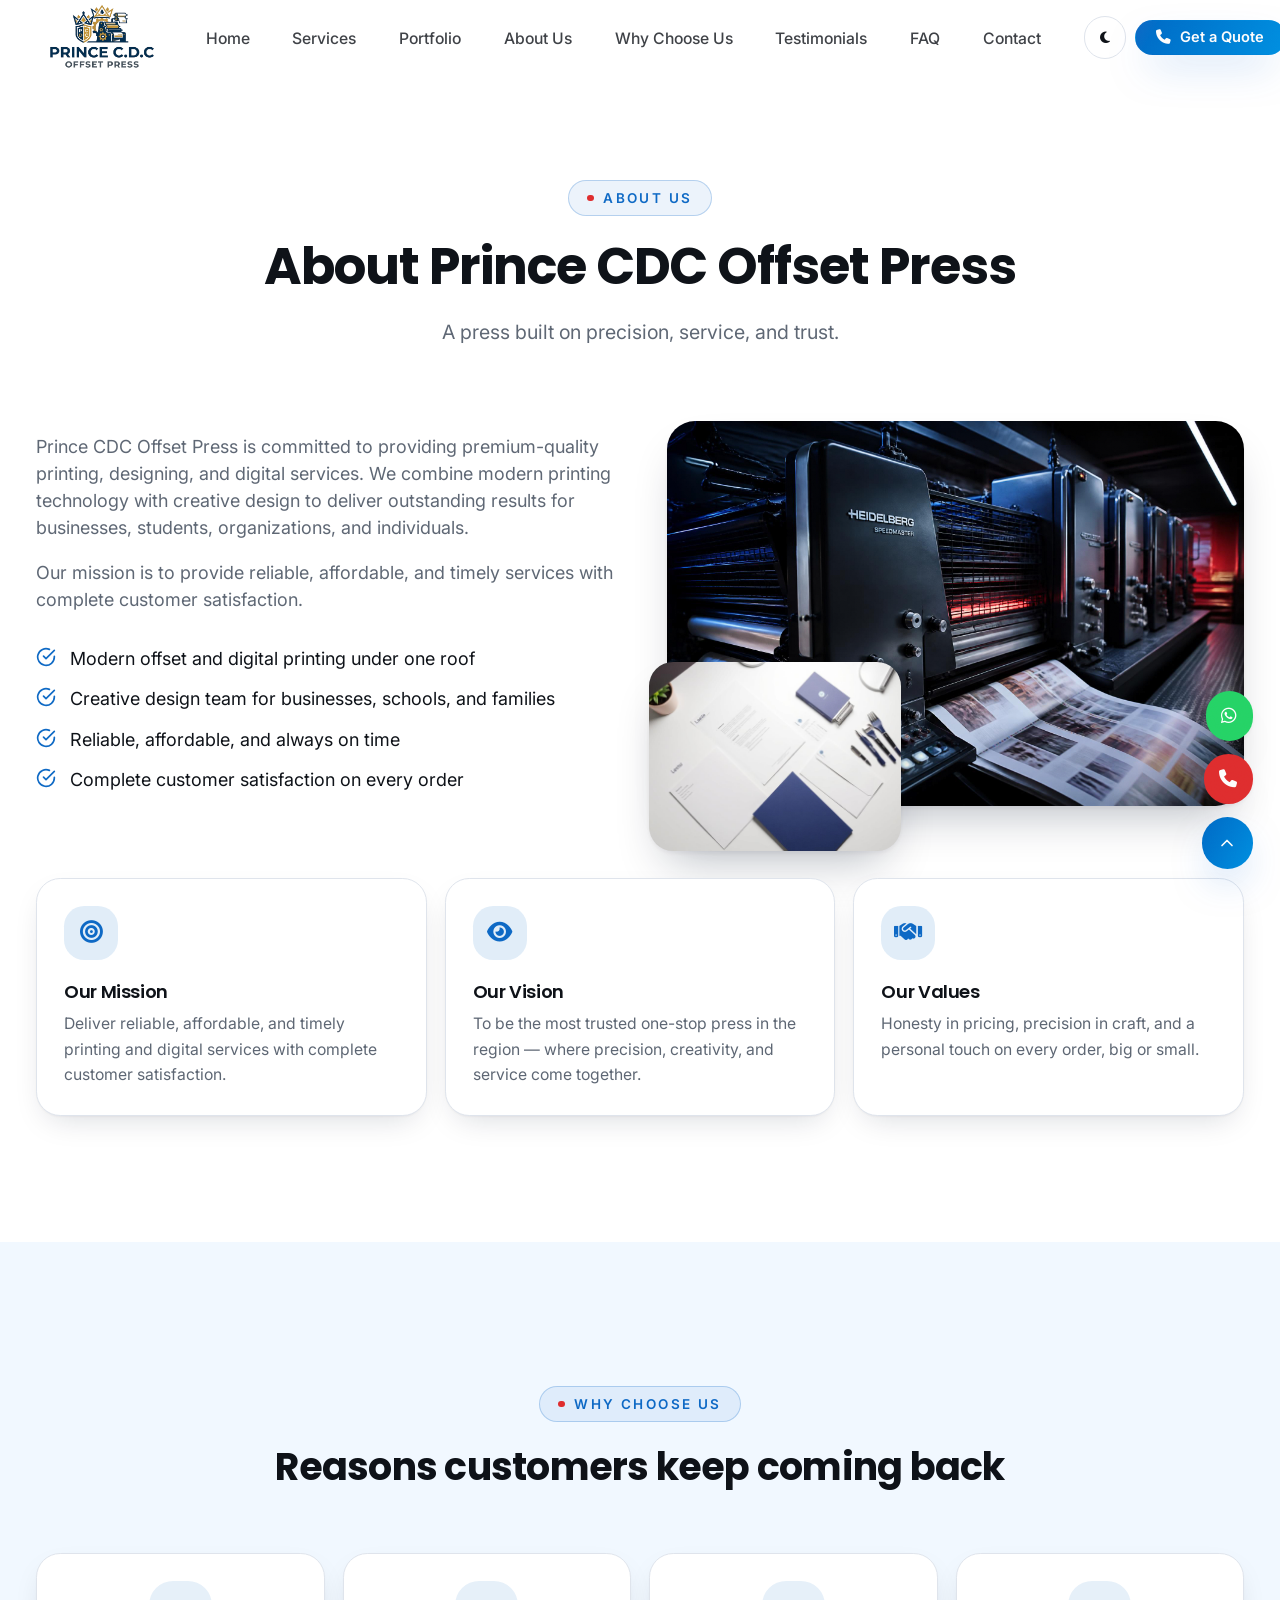
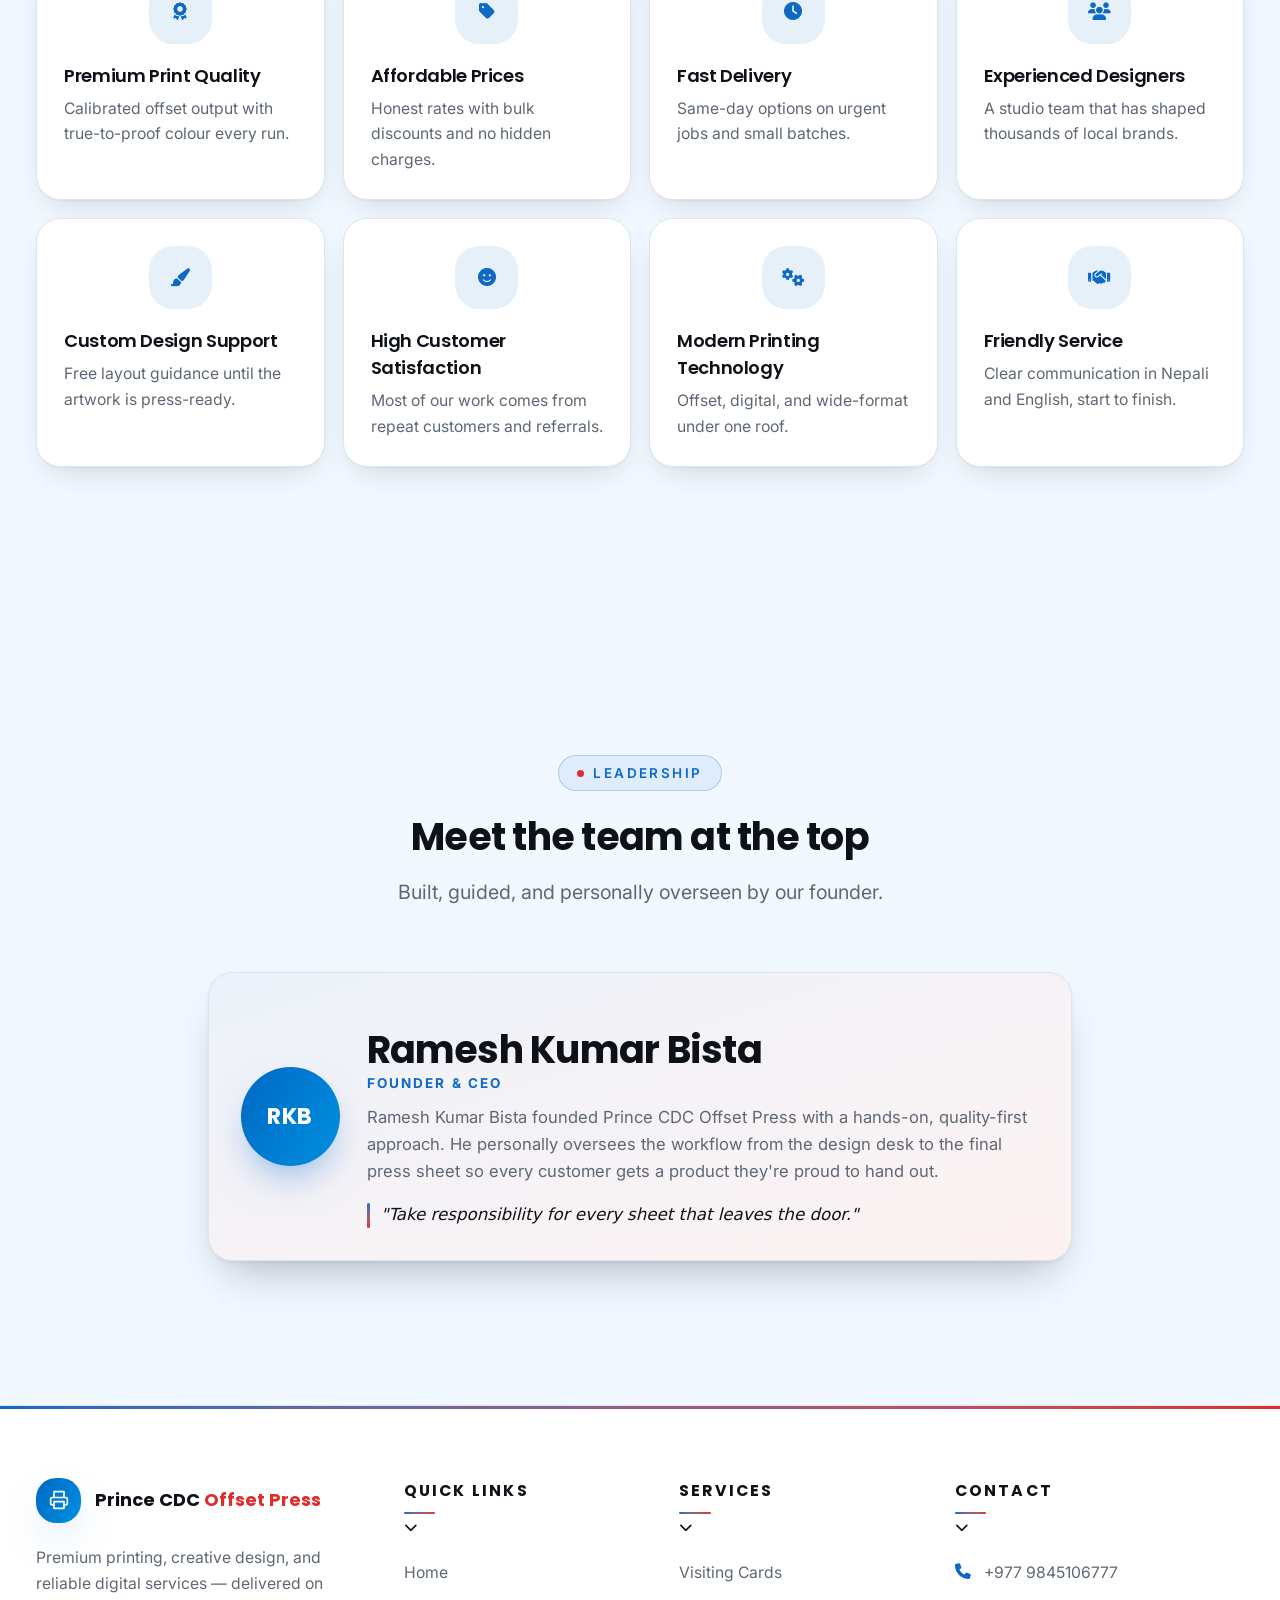
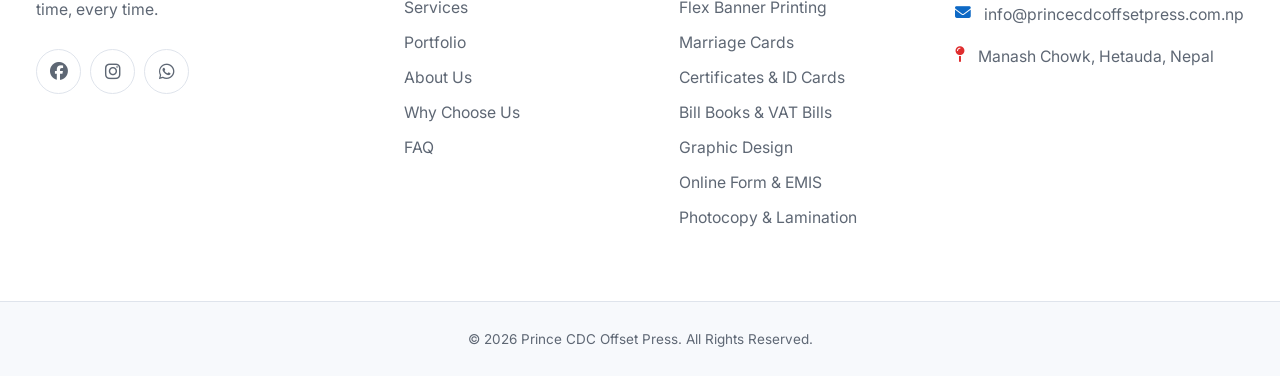
==== commit 702b240f: "mail updated" ====
--- a/pages/about.html
+++ b/pages/about.html
@@ -560,7 +560,7 @@
                 <p class="leader-bio">
                   Ramesh Kumar Bista founded Prince CDC Offset Press with a
                   hands-on, quality-first approach. He personally oversees the
-                  workflow from the design desk to the final press sheet so 
+                  workflow from the design desk to the final press sheet so
                   every customer gets a product they're proud to hand out.
                 </p>
                 <p class="leader-quote">
@@ -758,9 +758,9 @@
                   aria-hidden="true"
                 ></i>
                 <a
-                  href="mailto:pressdesktop4@gmail.com"
+                  href="mailto:info@princecdcoffsetpress.com.np"
                   class="break-all hover:text-primary"
-                  >pressdesktop4@gmail.com</a
+                  >info@princecdcoffsetpress.com.np</a
                 >
               </li>
               <li class="contact-row">
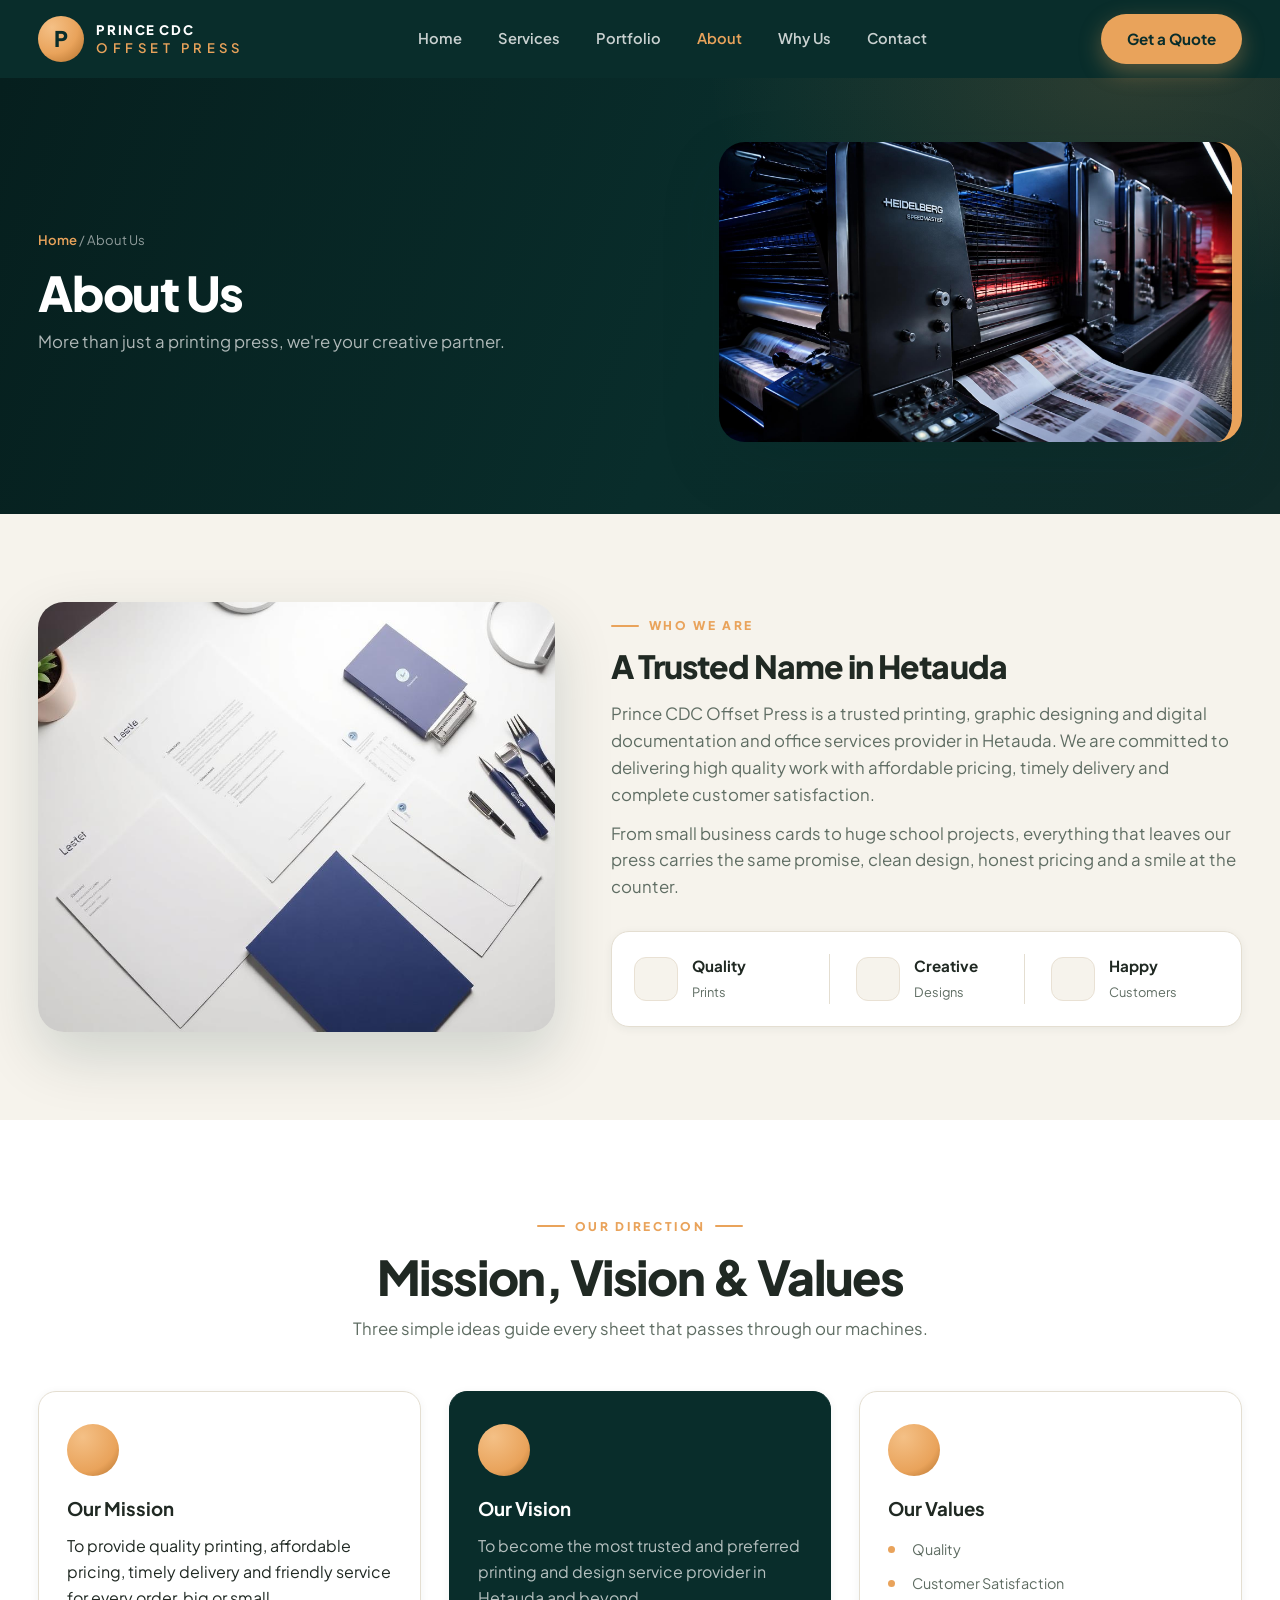
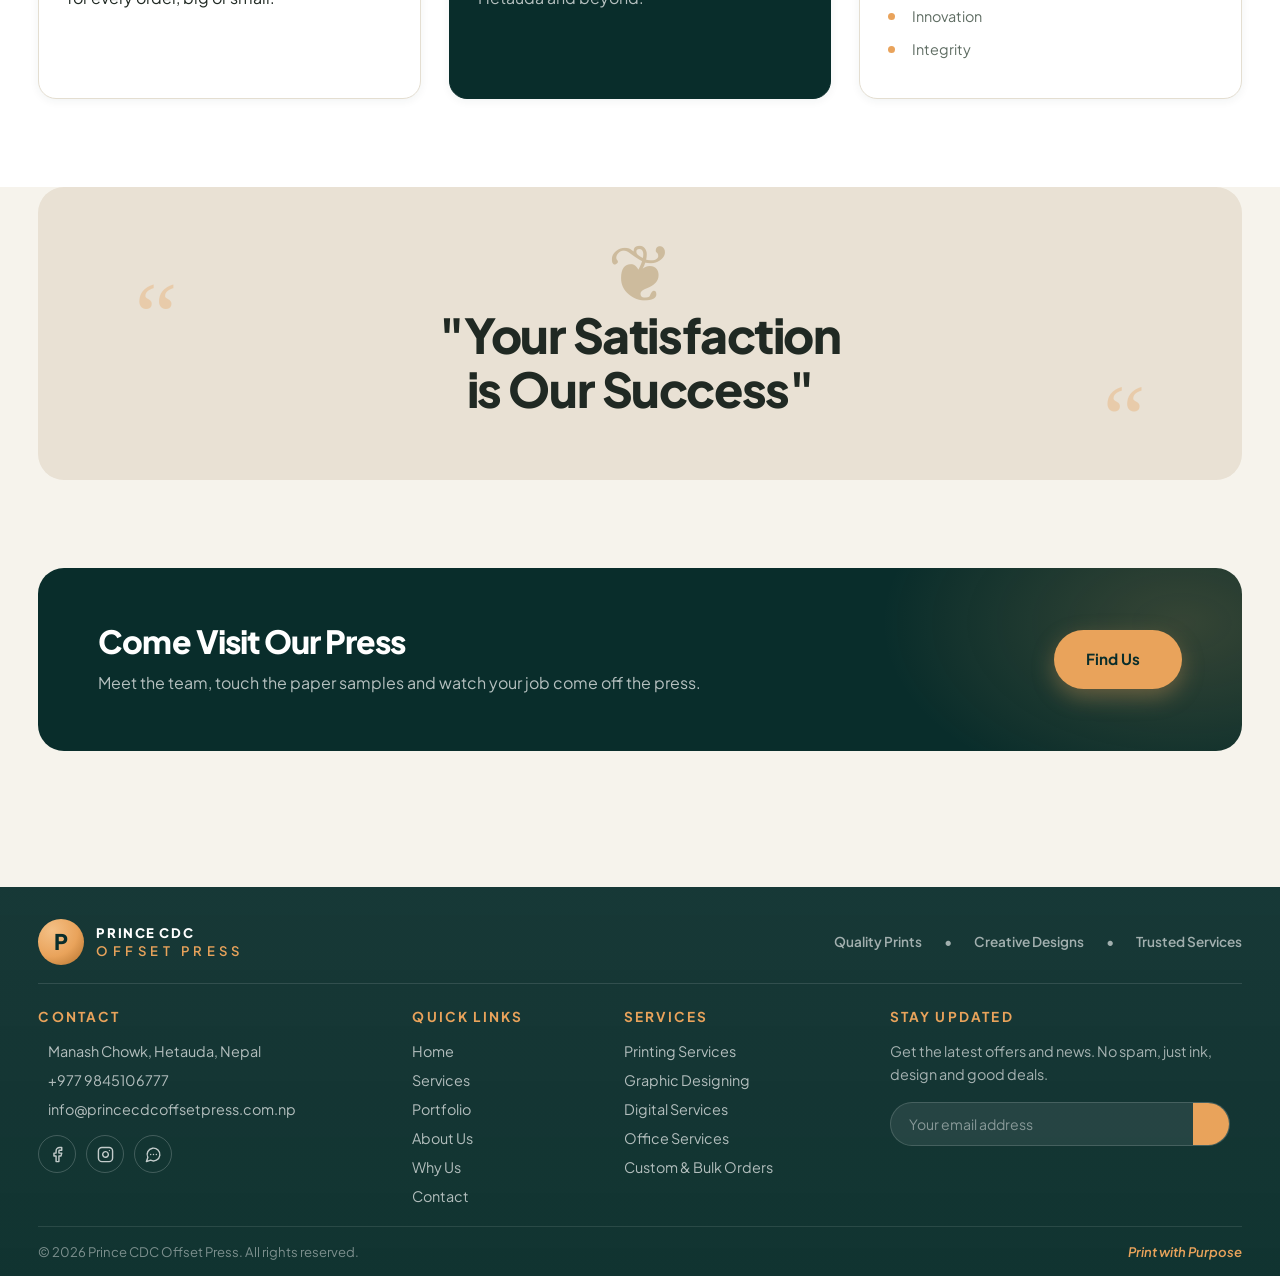
==== commit 2ddf331c: "SEO update" ====
--- a/pages/about.html
+++ b/pages/about.html
@@ -1,828 +1,245 @@
 <!doctype html>
 <html lang="en">
-  <head>
-    <meta charset="utf-8" />
-    <meta name="viewport" content="width=device-width, initial-scale=1" />
-    <title>About Us — Prince CDC Offset Press</title>
-    <meta
-      name="description"
-      content="Learn about Prince CDC Offset Press — a professional printing and digital service provider committed to premium quality, affordable prices, and reliable service in Kathmandu, Nepal."
-    />
-    <meta property="og:title" content="About Us — Prince CDC Offset Press" />
-    <meta
-      property="og:description"
-      content="Learn about Prince CDC Offset Press — a professional printing and digital service provider committed to premium quality, affordable prices, and reliable service."
-    />
-    <meta property="og:type" content="website" />
-    <meta property="og:url" content="/pages/about.html" />
-    <meta name="twitter:card" content="summary_large_image" />
-    <link rel="canonical" href="/pages/about.html" />
-    <link rel="icon" href="../assets/favicon.ico" type="image/x-icon" />
-    <link rel="preconnect" href="https://fonts.googleapis.com" />
-    <link rel="preconnect" href="https://fonts.gstatic.com" crossorigin />
-    <link
-      href="https://fonts.googleapis.com/css2?family=Poppins:wght@500;600;700;800&amp;family=Inter:wght@400;500;600&amp;display=swap"
-      rel="stylesheet"
-    />
-    <link rel="stylesheet" href="../css/style.css" />
-    <link
-      rel="stylesheet"
-      href="https://cdnjs.cloudflare.com/ajax/libs/font-awesome/6.5.1/css/all.min.css"
-    />
-    <noscript
-      ><style>
-        .preloader {
-          display: none !important;
-        }
-        .reveal,
-        .counters {
-          opacity: 1;
-          transform: none;
-        }
-      </style></noscript
-    >
-    <!-- Failsafe: never let the splash screen block the page. -->
-    <script>
-      (function () {
-        function unhide() {
-          document.documentElement.classList.add("is-loaded");
-          var p = document.getElementById("preloader");
-          if (p) p.classList.add("done");
-        }
-        if (document.readyState !== "loading") setTimeout(unhide, 5000);
-        else
-          document.addEventListener("DOMContentLoaded", function () {
-            setTimeout(unhide, 5000);
-          });
-      })();
-    </script>
-  </head>
-  <body>
-    <a href="#main-content" class="skip-link">Skip to main content</a>
-
-    <span class="cursor-dot" aria-hidden="true"></span>
-    <span class="cursor-ring" aria-hidden="true"></span>
-
-    <div class="scroll-progress" aria-hidden="true"></div>
-
-    <div class="preloader" id="preloader" role="status" aria-live="polite">
-      <div class="preloader-inner">
-        <img
-          src="../assets/logo-nav.png"
-          alt=""
-          class="preloader-logo"
-          width="821"
-          height="521"
-        />
-        <div class="preloader-bar" aria-hidden="true">
-          <span class="preloader-bar-fill"></span>
-        </div>
-        <span class="preloader-tagline">Precision · Print · Design</span>
-      </div>
-    </div>
-
-    <div class="mobile-backdrop" aria-hidden="true"></div>
-
-    <header class="site-header" role="banner">
-      <nav aria-label="Main navigation" class="header-inner container">
-        <a
-          href="../index.html"
-          class="brand"
-          aria-label="Prince CDC Offset Press — Home"
-        >
-          <img
-            src="../assets/logo-nav.png"
-            alt="Prince CDC Offset Press"
-            class="brand-logo"
-            width="821"
-            height="521"
-          />
+<head>
+  <meta charset="utf-8" />
+  <meta name="viewport" content="width=device-width, initial-scale=1" />
+  <title>About Us | Prince CDC Offset Press, Hetauda</title>
+  <script type="application/ld+json">{"@context":"https://schema.org","@type":"WebPage","@id":"https://princecdcoffsetpress.com.np/about.html#webpage","url":"https://princecdcoffsetpress.com.np/about.html","name":"About Us | Prince CDC Offset Press, Hetauda","isPartOf":"https://princecdcoffsetpress.com.np/#website"}</script><script type="application/ld+json">{"@context":"https://schema.org","@type":"BreadcrumbList","itemListElement":[{"@type":"ListItem","position":1,"name":"Home","item":"https://princecdcoffsetpress.com.np/"},{"@type":"ListItem","position":2,"name":"About","item":"https://princecdcoffsetpress.com.np/about.html"}]}</script>
+  <meta name="description" content="More than just a printing press. Meet Prince CDC Offset Press, a trusted printing, graphic designing and digital services provider in Hetauda, Nepal." />
+  	
+  <link rel="canonical" href="https://princecdcoffsetpress.com.np/about.html" />
+  <meta property="og:type" content="website" />
+  <meta property="og:site_name" content="Prince CDC Offset Press" />
+  <meta property="og:url" content="https://princecdcoffsetpress.com.np/about.html" />
+  <meta property="og:title" content="About Us | Prince CDC Offset Press, Hetauda" />
+  <meta property="og:description" content="More than just a printing press. Meet Prince CDC Offset Press, a trusted printing, graphic designing and digital services provider in Hetauda, Nepal." />
+  <meta property="og:image" content="https://princecdcoffsetpress.com.np/assets/hero-press.jpg" />
+  <meta property="og:locale" content="en_NP" />
+  <meta name="twitter:card" content="summary_large_image" />
+  <meta name="twitter:title" content="About Us | Prince CDC Offset Press, Hetauda" />
+  <meta name="twitter:description" content="More than just a printing press. Meet Prince CDC Offset Press, a trusted printing, graphic designing and digital services provider in Hetauda, Nepal." />
+  <meta name="twitter:image" content="https://princecdcoffsetpress.com.np/assets/hero-press.jpg" />
+  <meta name="theme-color" content="#092D2B" />
+<meta name="author" content="Prince CDC Offset Press, Hetauda, Nepal" />
+  <meta property="og:image:width" content="1920" />
+  <meta property="og:image:height" content="1280" />
+  <meta property="og:image:alt" content="Offset printing press at Prince CDC Offset Press" />
+
+  <link rel="icon" href="../assets/favicon.ico" type="image/x-icon" />
+  <link rel="preconnect" href="https://fonts.googleapis.com" />
+  <link rel="preconnect" href="https://fonts.gstatic.com" crossorigin />
+  <link href="https://fonts.googleapis.com/css2?family=Plus+Jakarta+Sans:ital,wght@0,400;0,500;0,600;0,700;0,800;1,600&display=swap" rel="stylesheet" />
+  <link rel="stylesheet" href="../css/style.css" />
+</head>
+<body>
+
+  <!-- Header -->
+  <header class="site-header">
+    <div class="container navbar">
+      <a href="../index.html" class="brand" aria-label="Prince CDC Offset Press Home">
+        <span class="brand-badge">P</span>
+        <span class="brand-name">Prince CDC<small>Offset Press</small></span>
+      </a>
+      <nav class="nav-links" aria-label="Main navigation">
+        <a href="../index.html">Home</a>
+        <a href="services.html">Services</a>
+        <a href="portfolio.html">Portfolio</a>
+        <a href="about.html" class="active">About</a>
+        <a href="why-us.html">Why Us</a>
+        <a href="contact.html">Contact</a>
+      </nav>
+      <div class="nav-cta">
+        <a href="contact.html" class="btn btn-gold quote-desktop" style="padding: 11px 24px">Get a Quote</a>
+        <button class="nav-toggle" aria-label="Open menu" aria-expanded="false"><i data-lucide="menu"></i></button>
+      </div>
+    </div>
+    <div class="mobile-menu">
+      <a href="../index.html">Home</a>
+      <a href="services.html">Services</a>
+      <a href="portfolio.html">Portfolio</a>
+      <a href="about.html" class="active">About</a>
+      <a href="why-us.html">Why Us</a>
+      <a href="contact.html">Contact</a>
+      <a href="contact.html" class="btn btn-gold">Get a Quote</a>
+    </div>
+  </header>
+
+  <!-- Page hero -->
+  <section class="page-hero">
+    <div class="container page-hero-inner">
+      <div>
+        <p class="crumbs"><a href="../index.html">Home</a> / About Us</p>
+        <h1 class="display display-lg" style="color:#fff">About Us</h1>
+        <p class="lead">More than just a printing press, we're your creative partner.</p>
+      </div>
+      <div class="page-hero-media">
+        <img src="../assets/hero-press.jpg" width="1920" height="1280" decoding="async" alt="Offset printing presses producing fresh sheets" />
+      </div>
+    </div>
+  </section>
+
+  <!-- Who we are -->
+  <section class="section section--cream">
+    <div class="container about-split">
+      <div class="about-split-img reveal">
+        <img src="../assets/work-office.jpg" width="1024" height="768" decoding="async" loading="lazy" alt="Inside the Prince CDC Offset Press service counter" />
+      </div>
+      <div class="reveal">
+        <span class="eyebrow">Who We Are</span>
+        <h2 class="display display-md">A Trusted Name in Hetauda</h2>
+        <p class="lead" style="margin-top:16px">
+          Prince CDC Offset Press is a trusted printing, graphic designing and digital
+          documentation and office services provider in Hetauda. We are committed to
+          delivering high quality work with affordable pricing, timely delivery and
+          complete customer satisfaction.
+        </p>
+        <p class="lead" style="margin-top:12px">
+          From small business cards to huge school projects, everything that leaves our
+          press carries the same promise, clean design, honest pricing and a smile at the counter.
+        </p>
+        <div class="trust-grid" style="grid-template-columns:1fr 1fr 1fr; margin-top:30px; padding:22px; background:#fff; border:1px solid var(--line); border-radius:var(--radius); box-shadow:var(--shadow-sm)">
+          <div class="trust-item">
+            <span class="trust-icon"><i data-lucide="badge-check"></i></span>
+            <div><strong>Quality</strong><span>Prints</span></div>
+          </div>
+          <div class="trust-item">
+            <span class="trust-icon"><i data-lucide="palette"></i></span>
+            <div><strong>Creative</strong><span>Designs</span></div>
+          </div>
+          <div class="trust-item">
+            <span class="trust-icon"><i data-lucide="users"></i></span>
+            <div><strong>Happy</strong><span>Customers</span></div>
+          </div>
+        </div>
+      </div>
+    </div>
+  </section>
+
+  <!-- Mission / Vision / Values -->
+  <section class="section section--white">
+    <div class="container">
+      <div class="section-head center reveal">
+        <span class="eyebrow">Our Direction</span>
+        <h2 class="display display-lg">Mission, Vision &amp; Values</h2>
+        <p class="lead">Three simple ideas guide every sheet that passes through our machines.</p>
+      </div>
+      <div class="mvv-grid">
+        <article class="mvv-card reveal">
+          <span class="icon-badge"><i data-lucide="target"></i></span>
+          <h3>Our Mission</h3>
+          <p>To provide quality printing, affordable pricing, timely delivery and friendly service for every order, big or small.</p>
+        </article>
+        <article class="mvv-card tint reveal">
+          <span class="icon-badge"><i data-lucide="eye"></i></span>
+          <h3>Our Vision</h3>
+          <p>To become the most trusted and preferred printing and design service provider in Hetauda and beyond.</p>
+        </article>
+        <article class="mvv-card reveal">
+          <span class="icon-badge"><i data-lucide="heart"></i></span>
+          <h3>Our Values</h3>
+          <ul>
+            <li>Quality</li>
+            <li>Customer Satisfaction</li>
+            <li>Innovation</li>
+            <li>Integrity</li>
+          </ul>
+        </article>
+      </div>
+    </div>
+  </section>
+
+  <!-- Quote -->
+  <section class="section section--cream" style="padding-top:0">
+    <div class="container">
+      <div class="quote-block reveal">
+        <span class="quote-mark left" aria-hidden="true">“</span>
+        <span class="quote-mark right" aria-hidden="true">”</span>
+        <span class="flourish" aria-hidden="true">❦</span>
+        <h2 class="display display-lg">"Your Satisfaction<br />is Our Success"</h2>
+      </div>
+    </div>
+  </section>
+
+  <!-- CTA -->
+  <section class="section section--cream" style="padding-top:0">
+    <div class="container">
+      <div class="cta-band reveal">
+        <div>
+          <h2 class="display display-md" style="color:#fff">Come Visit Our Press</h2>
+          <p>Meet the team, touch the paper samples and watch your job come off the press.</p>
+        </div>
+        <a href="contact.html" class="btn btn-gold">Find Us <i data-lucide="map-pin"></i></a>
+      </div>
+    </div>
+  </section>
+
+  <!-- Footer -->
+  <footer class="site-footer">
+    <div class="container footer-top">
+      <div class="footer-cta">
+        <a href="../index.html" class="brand">
+          <span class="brand-badge">P</span>
+          <span class="brand-name">Prince CDC<small>Offset Press</small></span>
         </a>
-
-        <ul class="navbar-links">
-          <li><a href="../index.html" class="nav-link">Home</a></li>
-          <li>
-            <a href="../index.html#services" class="nav-link">Services</a>
-          </li>
-          <li>
-            <a href="../index.html#portfolio" class="nav-link">Portfolio</a>
-          </li>
-          <li><a href="../index.html#about" class="nav-link">About Us</a></li>
-          <li>
-            <a href="../index.html#why-us" class="nav-link">Why Choose Us</a>
-          </li>
-          <li>
-            <a href="../index.html#testimonials" class="nav-link"
-              >Testimonials</a
-            >
-          </li>
-          <li><a href="../index.html#faq" class="nav-link">FAQ</a></li>
-          <li><a href="../index.html#contact" class="nav-link">Contact</a></li>
-        </ul>
-
-        <div class="header-actions">
-          <button
-            type="button"
-            class="icon-btn dark-mode-toggle"
-            aria-label="Switch to dark mode"
-          >
-            <i class="fa-solid fa-moon" aria-hidden="true"></i>
-          </button>
-          <a href="../index.html#contact" class="header-cta btn btn-primary">
-            <i class="fa-solid fa-phone" aria-hidden="true"></i>
-            Get a Quote
-          </a>
-          <button
-            type="button"
-            class="icon-btn mobile-menu-toggle"
-            aria-label="Open menu"
-            aria-expanded="false"
-            aria-controls="mobile-menu"
-          >
-            <i class="fa-solid fa-bars" aria-hidden="true"></i>
-          </button>
-        </div>
-      </nav>
-
-      <div class="mobile-menu" id="mobile-menu">
-        <div class="mobile-menu-header">
-          <div class="mobile-menu-brand">
-            <img
-              src="../assets/logo-nav.png"
-              alt="Prince CDC Offset Press"
-              class="mobile-menu-logo"
-              width="821"
-              height="521"
-            />
-            <span class="mobile-menu-name"
-              >Prince CDC <span class="text-brand-red">Offset Press</span></span
-            >
-          </div>
-          <button
-            type="button"
-            class="icon-btn mobile-menu-close"
-            aria-label="Close menu"
-          >
-            <i class="fa-solid fa-xmark" aria-hidden="true"></i>
-          </button>
-        </div>
-
-        <p class="mobile-menu-tagline">
-          Precision printing, creative design &amp; digital services — delivered
-          on time, every time.
-        </p>
-
-        <nav aria-label="Mobile navigation">
-          <ul class="mobile-menu-links">
-            <li><a href="../index.html" class="mobile-link">Home</a></li>
-            <li>
-              <a href="../index.html#services" class="mobile-link">Services</a>
-            </li>
-            <li>
-              <a href="../index.html#portfolio" class="mobile-link"
-                >Portfolio</a
-              >
-            </li>
-            <li>
-              <a href="../index.html#about" class="mobile-link">About Us</a>
-            </li>
-            <li>
-              <a href="../index.html#why-us" class="mobile-link"
-                >Why Choose Us</a
-              >
-            </li>
-            <li>
-              <a href="../index.html#testimonials" class="mobile-link"
-                >Testimonials</a
-              >
-            </li>
-            <li><a href="../index.html#faq" class="mobile-link">FAQ</a></li>
-            <li>
-              <a href="../index.html#contact" class="mobile-link">Contact</a>
-            </li>
-          </ul>
-        </nav>
-
-        <div class="mobile-menu-footer">
-          <a
-            href="tel:+9779845106777"
-            class="mobile-menu-contact"
-            aria-label="Call Prince CDC Offset Press"
-          >
-            <i class="fa-solid fa-phone" aria-hidden="true"></i>
-            +977 9845106777
-          </a>
-          <a
-            href="https://wa.me/9779845106777?text=Hello%20Prince%20CDC%20Offset%20Press%2C%20I%27d%20like%20a%20quote%20for:"
-            target="_blank"
-            rel="noopener noreferrer"
-            class="btn btn-whatsapp btn-block"
-            >WhatsApp Us</a
-          >
-          <div class="mobile-menu-socials">
-            <a
-              href="https://www.facebook.com/profile.php?id=61575289855705#"
-              target="_blank"
-              rel="noopener noreferrer"
-              aria-label="Facebook"
-              class="social-btn"
-            >
-              <i class="fa-brands fa-facebook" aria-hidden="true"></i>
-            </a>
-            <a
-              href="https://instagram.com"
-              target="_blank"
-              rel="noopener noreferrer"
-              aria-label="Instagram"
-              class="social-btn"
-            >
-              <i class="fa-brands fa-instagram" aria-hidden="true"></i>
-            </a>
-            <a
-              href="https://wa.me/9779845106777"
-              target="_blank"
-              rel="noopener noreferrer"
-              aria-label="WhatsApp"
-              class="social-btn"
-            >
-              <i class="fa-brands fa-whatsapp" aria-hidden="true"></i>
-            </a>
-          </div>
-        </div>
-      </div>
-    </header>
-
-    <main id="main-content">
-      <section class="page-intro">
-        <div class="container">
-          <div class="reveal section-head">
-            <span class="badge">
-              <span class="badge-dot" aria-hidden="true"></span>
-              About us
-            </span>
-            <h1 class="display-xl mt-5">About Prince CDC Offset Press</h1>
-            <p class="lead mt-5 text-muted-foreground">
-              A press built on precision, service, and trust.
-            </p>
-          </div>
-
-          <div class="grid items-center gap-12 about-lg-2 mt-16">
-            <div class="reveal order-2 lg:order-1">
-              <p class="text-base leading-relaxed text-muted-foreground">
-                Prince CDC Offset Press is committed to providing
-                premium-quality printing, designing, and digital services. We
-                combine modern printing technology with creative design to
-                deliver outstanding results for businesses, students,
-                organizations, and individuals.
-              </p>
-              <p class="mt-4 text-base leading-relaxed text-muted-foreground">
-                Our mission is to provide reliable, affordable, and timely
-                services with complete customer satisfaction.
-              </p>
-              <ul class="mt-7 space-y-3">
-                <li class="flex items-start gap-3">
-                  <svg
-                    xmlns="http://www.w3.org/2000/svg"
-                    width="20"
-                    height="20"
-                    viewBox="0 0 24 24"
-                    fill="none"
-                    stroke="var(--primary)"
-                    stroke-width="2"
-                    stroke-linecap="round"
-                    stroke-linejoin="round"
-                    class="mt-0.5 shrink-0"
-                    aria-hidden="true"
-                  >
-                    <path d="M22 11.08V12a10 10 0 1 1-5.93-9.14" />
-                    <polyline points="22 4 12 14.01 9 11.01" />
-                  </svg>
-                  <span class="text-sm leading-relaxed text-foreground"
-                    >Modern offset and digital printing under one roof</span
-                  >
-                </li>
-                <li class="flex items-start gap-3">
-                  <svg
-                    xmlns="http://www.w3.org/2000/svg"
-                    width="20"
-                    height="20"
-                    viewBox="0 0 24 24"
-                    fill="none"
-                    stroke="var(--primary)"
-                    stroke-width="2"
-                    stroke-linecap="round"
-                    stroke-linejoin="round"
-                    class="mt-0.5 shrink-0"
-                    aria-hidden="true"
-                  >
-                    <path d="M22 11.08V12a10 10 0 1 1-5.93-9.14" />
-                    <polyline points="22 4 12 14.01 9 11.01" />
-                  </svg>
-                  <span class="text-sm leading-relaxed text-foreground"
-                    >Creative design team for businesses, schools, and
-                    families</span
-                  >
-                </li>
-                <li class="flex items-start gap-3">
-                  <svg
-                    xmlns="http://www.w3.org/2000/svg"
-                    width="20"
-                    height="20"
-                    viewBox="0 0 24 24"
-                    fill="none"
-                    stroke="var(--primary)"
-                    stroke-width="2"
-                    stroke-linecap="round"
-                    stroke-linejoin="round"
-                    class="mt-0.5 shrink-0"
-                    aria-hidden="true"
-                  >
-                    <path d="M22 11.08V12a10 10 0 1 1-5.93-9.14" />
-                    <polyline points="22 4 12 14.01 9 11.01" />
-                  </svg>
-                  <span class="text-sm leading-relaxed text-foreground"
-                    >Reliable, affordable, and always on time</span
-                  >
-                </li>
-                <li class="flex items-start gap-3">
-                  <svg
-                    xmlns="http://www.w3.org/2000/svg"
-                    width="20"
-                    height="20"
-                    viewBox="0 0 24 24"
-                    fill="none"
-                    stroke="var(--primary)"
-                    stroke-width="2"
-                    stroke-linecap="round"
-                    stroke-linejoin="round"
-                    class="mt-0.5 shrink-0"
-                    aria-hidden="true"
-                  >
-                    <path d="M22 11.08V12a10 10 0 1 1-5.93-9.14" />
-                    <polyline points="22 4 12 14.01 9 11.01" />
-                  </svg>
-                  <span class="text-sm leading-relaxed text-foreground"
-                    >Complete customer satisfaction on every order</span
-                  >
-                </li>
-              </ul>
-            </div>
-
-            <div class="reveal order-1 lg:order-2" data-delay="120">
-              <div class="relative mb-14 sm:mb-16">
-                <img
-                  src="../assets/hero-press.jpg"
-                  alt="Prince CDC Offset Press printing floor"
-                  loading="lazy"
-                  width="1920"
-                  height="1280"
-                  class="w-full rounded-3xl object-cover shadow-lift parallax-img"
-                  data-depth="0.4"
-                />
-                <img
-                  src="../assets/work-office.jpg"
-                  alt="Branded stationery printed in-house"
-                  loading="lazy"
-                  width="1024"
-                  height="768"
-                  class="absolute -bottom-10 -left-4 hidden w-48 rounded-2xl border-4 border-background object-cover shadow-lift sm:block lg:w-56 parallax-img"
-                  data-depth="0.7"
-                />
-              </div>
-            </div>
-          </div>
-
-          <div class="grid grid-cols-sm-2 grid-cols-lg-3 gap-4 mt-16">
-            <div class="reveal" data-delay="0">
-              <article class="card card-hover card-pad value-block">
-                <span class="value-icon"
-                  ><i class="fa-solid fa-bullseye" aria-hidden="true"></i
-                ></span>
-                <h3 class="card-title mt-4">Our Mission</h3>
-                <p class="card-text">
-                  Deliver reliable, affordable, and timely printing and digital
-                  services with complete customer satisfaction.
-                </p>
-              </article>
-            </div>
-            <div class="reveal" data-delay="60">
-              <article class="card card-hover card-pad value-block">
-                <span class="value-icon"
-                  ><i class="fa-solid fa-eye" aria-hidden="true"></i
-                ></span>
-                <h3 class="card-title mt-4">Our Vision</h3>
-                <p class="card-text">
-                  To be the most trusted one-stop press in the region — where
-                  precision, creativity, and service come together.
-                </p>
-              </article>
-            </div>
-            <div class="reveal" data-delay="120">
-              <article class="card card-hover card-pad value-block">
-                <span class="value-icon"
-                  ><i class="fa-solid fa-handshake" aria-hidden="true"></i
-                ></span>
-                <h3 class="card-title mt-4">Our Values</h3>
-                <p class="card-text">
-                  Honesty in pricing, precision in craft, and a personal touch
-                  on every order, big or small.
-                </p>
-              </article>
-            </div>
-          </div>
-        </div>
-      </section>
-
-      <!-- Why Choose Us Preview -->
-      <section class="section section-tint">
-        <div class="container">
-          <div class="reveal section-head">
-            <span class="badge">
-              <span class="badge-dot" aria-hidden="true"></span>
-              Why choose us
-            </span>
-            <h2 class="section-title">Reasons customers keep coming back</h2>
-          </div>
-
-          <ul class="mt-14 grid grid-cols-sm-2 grid-cols-lg-4 gap-4">
-            <li class="reveal" data-delay="0">
-              <article class="card card-hover card-pad h-full text-center">
-                <span class="why-icon"
-                  ><i class="fa-solid fa-award" aria-hidden="true"></i
-                ></span>
-                <h3 class="card-title">Premium Print Quality</h3>
-                <p class="card-text">
-                  Calibrated offset output with true-to-proof colour every run.
-                </p>
-              </article>
-            </li>
-            <li class="reveal" data-delay="50">
-              <article class="card card-hover card-pad h-full text-center">
-                <span class="why-icon"
-                  ><i class="fa-solid fa-tag" aria-hidden="true"></i
-                ></span>
-                <h3 class="card-title">Affordable Prices</h3>
-                <p class="card-text">
-                  Honest rates with bulk discounts and no hidden charges.
-                </p>
-              </article>
-            </li>
-            <li class="reveal" data-delay="100">
-              <article class="card card-hover card-pad h-full text-center">
-                <span class="why-icon"
-                  ><i class="fa-solid fa-clock" aria-hidden="true"></i
-                ></span>
-                <h3 class="card-title">Fast Delivery</h3>
-                <p class="card-text">
-                  Same-day options on urgent jobs and small batches.
-                </p>
-              </article>
-            </li>
-            <li class="reveal" data-delay="150">
-              <article class="card card-hover card-pad h-full text-center">
-                <span class="why-icon"
-                  ><i class="fa-solid fa-users" aria-hidden="true"></i
-                ></span>
-                <h3 class="card-title">Experienced Designers</h3>
-                <p class="card-text">
-                  A studio team that has shaped thousands of local brands.
-                </p>
-              </article>
-            </li>
-            <li class="reveal" data-delay="200">
-              <article class="card card-hover card-pad h-full text-center">
-                <span class="why-icon"
-                  ><i class="fa-solid fa-paintbrush" aria-hidden="true"></i
-                ></span>
-                <h3 class="card-title">Custom Design Support</h3>
-                <p class="card-text">
-                  Free layout guidance until the artwork is press-ready.
-                </p>
-              </article>
-            </li>
-            <li class="reveal" data-delay="250">
-              <article class="card card-hover card-pad h-full text-center">
-                <span class="why-icon"
-                  ><i class="fa-solid fa-face-smile" aria-hidden="true"></i
-                ></span>
-                <h3 class="card-title">High Customer Satisfaction</h3>
-                <p class="card-text">
-                  Most of our work comes from repeat customers and referrals.
-                </p>
-              </article>
-            </li>
-            <li class="reveal" data-delay="300">
-              <article class="card card-hover card-pad h-full text-center">
-                <span class="why-icon"
-                  ><i class="fa-solid fa-gears" aria-hidden="true"></i
-                ></span>
-                <h3 class="card-title">Modern Printing Technology</h3>
-                <p class="card-text">
-                  Offset, digital, and wide-format under one roof.
-                </p>
-              </article>
-            </li>
-            <li class="reveal" data-delay="350">
-              <article class="card card-hover card-pad h-full text-center">
-                <span class="why-icon"
-                  ><i class="fa-solid fa-handshake" aria-hidden="true"></i
-                ></span>
-                <h3 class="card-title">Friendly Service</h3>
-                <p class="card-text">
-                  Clear communication in Nepali and English, start to finish.
-                </p>
-              </article>
-            </li>
-          </ul>
-        </div>
-      </section>
-
-      <!-- Leadership -->
-      <section class="section section-tint">
-        <div class="container">
-          <div class="reveal section-head">
-            <span class="badge">
-              <span class="badge-dot" aria-hidden="true"></span>
-              Leadership
-            </span>
-            <h2 class="section-title">Meet the team at the top</h2>
-            <p class="lead mt-4 text-muted-foreground">
-              Built, guided, and personally overseen by our founder.
-            </p>
-          </div>
-
-          <div class="reveal mt-14 mx-auto max-w-3xl" data-delay="100">
-            <article class="leader-card">
-              <span class="leader-avatar" aria-hidden="true">RKB</span>
-              <div class="leader-body">
-                <h3 class="section-title mt-3">Ramesh Kumar Bista</h3>
-                <p class="leader-role">Founder &amp; CEO</p>
-                <p class="leader-bio">
-                  Ramesh Kumar Bista founded Prince CDC Offset Press with a
-                  hands-on, quality-first approach. He personally oversees the
-                  workflow from the design desk to the final press sheet so
-                  every customer gets a product they're proud to hand out.
-                </p>
-                <p class="leader-quote">
-                  "Take responsibility for every sheet that leaves the door."
-                </p>
-              </div>
-            </article>
-          </div>
-        </div>
-      </section>
-    </main>
-
-    <footer class="site-footer" role="contentinfo">
-      <div class="container footer-grid">
-        <div>
-          <div class="flex min-w-0 items-center gap-3">
-            <span class="brand-mark">
-              <svg
-                xmlns="http://www.w3.org/2000/svg"
-                width="20"
-                height="20"
-                viewBox="0 0 24 24"
-                fill="none"
-                stroke="currentColor"
-                stroke-width="2"
-                stroke-linecap="round"
-                stroke-linejoin="round"
-                aria-hidden="true"
-              >
-                <polyline points="6 9 6 2 18 2 18 9" />
-                <path
-                  d="M6 18H4a2 2 0 0 1-2-2v-5a2 2 0 0 1 2-2h16a2 2 0 0 1 2 2v5a2 2 0 0 1-2 2h-2"
-                />
-                <rect x="6" y="14" width="12" height="8" />
-              </svg>
-            </span>
-            <span class="footer-brand-name"
-              >Prince CDC <span class="text-brand-red">Offset Press</span></span
-            >
-          </div>
-          <p class="footer-about">
-            Premium printing, creative design, and reliable digital services —
-            delivered on time, every time.
-          </p>
-          <div class="footer-socials">
-            <a
-              href="https://facebook.com"
-              target="_blank"
-              rel="noopener noreferrer"
-              aria-label="Facebook"
-              class="social-btn"
-              ><i class="fa-brands fa-facebook" aria-hidden="true"></i
-            ></a>
-            <a
-              href="https://instagram.com"
-              target="_blank"
-              rel="noopener noreferrer"
-              aria-label="Instagram"
-              class="social-btn"
-              ><i class="fa-brands fa-instagram" aria-hidden="true"></i
-            ></a>
-            <a
-              href="https://wa.me/9779845106777"
-              target="_blank"
-              rel="noopener noreferrer"
-              aria-label="WhatsApp"
-              class="social-btn"
-              ><i class="fa-brands fa-whatsapp" aria-hidden="true"></i
-            ></a>
-          </div>
-        </div>
-        <div class="footer-group">
-          <button
-            type="button"
-            class="footer-toggle"
-            aria-expanded="false"
-            aria-controls="footer-quick-links"
-          >
-            <span class="footer-heading">Quick Links</span>
-            <i
-              class="fa-solid fa-chevron-down footer-chevron"
-              aria-hidden="true"
-            ></i>
-          </button>
-          <div class="footer-group-body" id="footer-quick-links">
-            <ul class="footer-links">
-              <li><a href="../index.html" class="footer-link">Home</a></li>
-              <li>
-                <a href="../index.html#services" class="footer-link"
-                  >Services</a
-                >
-              </li>
-              <li>
-                <a href="../index.html#portfolio" class="footer-link"
-                  >Portfolio</a
-                >
-              </li>
-              <li>
-                <a href="../index.html#about" class="footer-link">About Us</a>
-              </li>
-              <li>
-                <a href="../index.html#why-us" class="footer-link"
-                  >Why Choose Us</a
-                >
-              </li>
-              <li><a href="../index.html#faq" class="footer-link">FAQ</a></li>
-            </ul>
-          </div>
-        </div>
-        <div class="footer-group">
-          <button
-            type="button"
-            class="footer-toggle"
-            aria-expanded="false"
-            aria-controls="footer-services"
-          >
-            <span class="footer-heading">Services</span>
-            <i
-              class="fa-solid fa-chevron-down footer-chevron"
-              aria-hidden="true"
-            ></i>
-          </button>
-          <div class="footer-group-body" id="footer-services">
-            <ul class="footer-links">
-              <li>
-                <a href="../index.html#services" class="footer-link"
-                  >Visiting Cards</a
-                >
-              </li>
-              <li>
-                <a href="../index.html#services" class="footer-link"
-                  >Flex Banner Printing</a
-                >
-              </li>
-              <li>
-                <a href="../index.html#services" class="footer-link"
-                  >Marriage Cards</a
-                >
-              </li>
-              <li>
-                <a href="../index.html#services" class="footer-link"
-                  >Certificates &amp; ID Cards</a
-                >
-              </li>
-              <li>
-                <a href="../index.html#services" class="footer-link"
-                  >Bill Books &amp; VAT Bills</a
-                >
-              </li>
-              <li>
-                <a href="../index.html#services" class="footer-link"
-                  >Graphic Design</a
-                >
-              </li>
-              <li>
-                <a href="../index.html#services" class="footer-link"
-                  >Online Form &amp; EMIS</a
-                >
-              </li>
-              <li>
-                <a href="../index.html#services" class="footer-link"
-                  >Photocopy &amp; Lamination</a
-                >
-              </li>
-            </ul>
-          </div>
-        </div>
-        <div class="footer-group">
-          <button
-            type="button"
-            class="footer-toggle"
-            aria-expanded="false"
-            aria-controls="footer-contact"
-          >
-            <span class="footer-heading">Contact</span>
-            <i
-              class="fa-solid fa-chevron-down footer-chevron"
-              aria-hidden="true"
-            ></i>
-          </button>
-          <div class="footer-group-body" id="footer-contact">
-            <ul class="footer-contact">
-              <li class="contact-row">
-                <i
-                  class="fa-solid fa-phone contact-row-icon"
-                  aria-hidden="true"
-                ></i>
-                <a href="tel:+9779845106777" class="hover:text-primary"
-                  >+977 9845106777</a
-                >
-              </li>
-              <li class="contact-row">
-                <i
-                  class="fa-solid fa-envelope contact-row-icon"
-                  aria-hidden="true"
-                ></i>
-                <a
-                  href="mailto:info@princecdcoffsetpress.com.np"
-                  class="break-all hover:text-primary"
-                  >info@princecdcoffsetpress.com.np</a
-                >
-              </li>
-              <li class="contact-row">
-                <i
-                  class="fa-solid fa-map-pin contact-row-icon contact-row-icon-accent"
-                  aria-hidden="true"
-                ></i>
-                <span>Manash Chowk, Hetauda, Nepal</span>
-              </li>
-            </ul>
-          </div>
-        </div>
-      </div>
-      <div class="footer-bottom">
-        <p class="footer-copy">
-          © 2026 Prince CDC Offset Press. All Rights Reserved.
-        </p>
-      </div>
-    </footer>
-
-    <div class="floating-buttons">
-      <a
-        href="https://wa.me/9779845106777?text=Hello%20Prince%20CDC%20Offset%20Press%2C%20I%27d%20like%20a%20quote%20for:"
-        target="_blank"
-        rel="noopener noreferrer"
-        aria-label="Chat with us on WhatsApp"
-        class="float-btn float-whatsapp"
-        ><i class="fa-brands fa-whatsapp" aria-hidden="true"></i
-      ></a>
-      <a
-        href="tel:+9779845106777"
-        aria-label="Call Prince CDC Offset Press"
-        class="float-btn float-call"
-        ><i class="fa-solid fa-phone" aria-hidden="true"></i
-      ></a>
-      <button
-        type="button"
-        class="float-btn back-to-top"
-        aria-label="Back to top"
-      >
-        <svg
-          xmlns="http://www.w3.org/2000/svg"
-          width="20"
-          height="20"
-          viewBox="0 0 24 24"
-          fill="none"
-          stroke="currentColor"
-          stroke-width="2"
-          stroke-linecap="round"
-          stroke-linejoin="round"
-          aria-hidden="true"
-        >
-          <polyline points="18 15 12 9 6 15" />
-        </svg>
-      </button>
-    </div>
-
-    <script src="../js/scroll.js" defer></script>
-    <script src="../js/animations.js" defer></script>
-    <script src="../js/cursor.js" defer></script>
-    <script src="../js/counter.js" defer></script>
-    <script src="../js/slider.js" defer></script>
-    <script src="../js/main.js" defer></script>
-  </body>
+        <div class="stat">
+          <span>Quality Prints</span><span>•</span>
+          <span>Creative Designs</span><span>•</span>
+          <span>Trusted Services</span>
+        </div>
+      </div>
+      <div class="footer-grid">
+        <div class="footer-col">
+          <h4>Contact</h4>
+          <ul>
+            <li><i data-lucide="map-pin"></i> Manash Chowk, Hetauda, Nepal</li>
+            <li><i data-lucide="phone"></i> <a href="tel:+9779845106777">+977 9845106777</a></li>
+            <li><i data-lucide="mail"></i> <a href="mailto:info@princecdcoffsetpress.com.np">info@princecdcoffsetpress.com.np</a></li>
+          </ul>
+          <div class="socials">
+            <a href="https://www.facebook.com/profile.php?id=61575289855705" target="_blank" rel="noopener" aria-label="Facebook"><svg viewBox="0 0 24 24" width="17" height="17" fill="none" stroke="currentColor" stroke-width="2" stroke-linecap="round" stroke-linejoin="round"><path d="M18 2h-3a5 5 0 0 0-5 5v3H7v4h3v8h4v-8h3l1-4h-4V7a1 1 0 0 1 1-1h3z"/></svg></a>
+            <a href="https://www.instagram.com" target="_blank" rel="noopener" aria-label="Instagram"><svg viewBox="0 0 24 24" width="17" height="17" fill="none" stroke="currentColor" stroke-width="2" stroke-linecap="round" stroke-linejoin="round"><rect width="20" height="20" x="2" y="2" rx="5" ry="5"/><path d="M16 11.37A4 4 0 1 1 12.63 8 4 4 0 0 1 16 11.37z"/><line x1="17.5" x2="17.51" y1="6.5" y2="6.5"/></svg></a>
+            <a href="https://wa.me/9779845106777" target="_blank" rel="noopener" aria-label="WhatsApp"><svg viewBox="0 0 24 24" width="17" height="17" fill="none" stroke="currentColor" stroke-width="2" stroke-linecap="round" stroke-linejoin="round"><path d="M7.9 20A9 9 0 1 0 4 16.1L2 22Z"/><path d="M8 12h.01"/><path d="M12 12h.01"/><path d="M16 12h.01"/></svg></a>
+          </div>
+        </div>
+        <div class="footer-col">
+          <h4>Quick Links</h4>
+          <ul>
+            <li><a href="../index.html">Home</a></li>
+            <li><a href="services.html">Services</a></li>
+            <li><a href="portfolio.html">Portfolio</a></li>
+            <li><a href="about.html">About Us</a></li>
+            <li><a href="why-us.html">Why Us</a></li>
+            <li><a href="contact.html">Contact</a></li>
+          </ul>
+        </div>
+        <div class="footer-col">
+          <h4>Services</h4>
+          <ul>
+            <li><a href="services.html">Printing Services</a></li>
+            <li><a href="services.html">Graphic Designing</a></li>
+            <li><a href="services.html">Digital Services</a></li>
+            <li><a href="services.html">Office Services</a></li>
+            <li><a href="services.html">Custom &amp; Bulk Orders</a></li>
+          </ul>
+        </div>
+        <div class="footer-col">
+          <h4>Stay Updated</h4>
+          <p>Get the latest offers and news. No spam, just ink, design and good deals.</p>
+          <form class="newsletter">
+            <input type="email" placeholder="Your email address" required aria-label="Your email address" />
+            <button type="submit" aria-label="Subscribe"><i data-lucide="send"></i></button>
+          </form>
+          <p class="newsletter-msg"></p>
+        </div>
+      </div>
+    </div>
+    <div class="container footer-bottom">
+      <span>© <span class="js-year">2026</span> Prince CDC Offset Press. All rights reserved.</span>
+      <span><em>Print with Purpose</em></span>
+    </div>
+  </footer>
+
+  <script src="https://unpkg.com/lucide@latest/dist/umd/lucide.min.js"></script>
+  <script src="../js/main.js"></script>
+</body>
 </html>
--- a/css/style.css
+++ b/css/style.css
@@ -1,3900 +1,675 @@
 /* ============================================================
-   PRINCE CDC OFFSET PRESS — Global Stylesheet
-   ------------------------------------------------------------
-   Table of contents:
-   01. Design tokens (light + dark)
-   02. Base / reset
-   03. Layout primitives
-   04. Typography system
-   05. Color utilities
-   06. Spacing utilities
-   07. Sizing utilities
-   08. Display & positioning
-   09. Borders & radius
-   10. Shadows & transitions
-   11. Buttons
-   12. Cards
-   13. Site header & navigation
-   14. Mobile menu
-   15. Hero
-   16. Section badges
-   17. Counters
-   18. Portfolio + filters + lightbox
-   19. Process steps
-   20. Testimonials
-   21. FAQ accordion
-   22. Contact & forms
-   23. Footer
-   24. Floating action buttons
-   25. Form toast
-   26. Scroll reveal
-   27. Keyframe animations
-   28. Accessibility
-   29. Responsive breakpoints
-   30. Scrollbar & selection
+   Prince CDC Offset Press - Design System
+   Palette: deep forest green, warm cream, golden orange
    ============================================================ */
 
-/* ============================================================
-   01. DESIGN TOKENS
-   ============================================================ */
-
 :root {
-  --radius: 0.9rem;
-  --radius-sm: calc(var(--radius) - 4px);
-  --radius-md: calc(var(--radius) - 2px);
-  --radius-lg: var(--radius);
-  --radius-xl: calc(var(--radius) + 4px);
-  --radius-2xl: calc(var(--radius) + 8px);
-  --radius-3xl: calc(var(--radius) + 12px);
-  --radius-4xl: calc(var(--radius) + 16px);
-
-  --font-display: "Poppins", ui-sans-serif, system-ui, sans-serif;
-  --font-sans: "Inter", ui-sans-serif, system-ui, sans-serif;
-
-  --background: oklch(1 0 0);
-  --foreground: oklch(0.18 0.015 265);
-  --card: oklch(1 0 0);
-  --card-foreground: oklch(0.18 0.015 265);
-  --popover: oklch(1 0 0);
-  --popover-foreground: oklch(0.18 0.015 265);
-  --primary: oklch(0.524 0.163 254.6);
-  --primary-foreground: oklch(0.99 0 0);
-  --secondary: oklch(0.968 0.008 250);
-  --secondary-foreground: oklch(0.22 0.02 265);
-  --muted: oklch(0.968 0.008 250);
-  --muted-foreground: oklch(0.51 0.024 258);
-  --accent: oklch(0.955 0.02 250);
-  --accent-foreground: oklch(0.28 0.05 258);
-  --brand-red: oklch(0.588 0.213 26.6);
-  --brand-red-foreground: oklch(0.99 0 0);
-  --ink: oklch(0.16 0.008 265);
-  --destructive: oklch(0.588 0.213 26.6);
-  --destructive-foreground: oklch(0.99 0 0);
-  --border: oklch(0.918 0.012 255);
-  --input: oklch(0.918 0.012 255);
-  --ring: oklch(0.524 0.163 254.6);
-  --surface-tint: oklch(0.975 0.012 250);
-  --glass: oklch(1 0 0 / 0.72);
-
-  --gradient-hero: linear-gradient(
-    120deg,
-    oklch(0.18 0.03 262 / 0.94) 0%,
-    oklch(0.24 0.09 258 / 0.86) 45%,
-    oklch(0.32 0.13 22 / 0.7) 100%
-  );
-  --gradient-brand: linear-gradient(120deg, var(--primary), oklch(0.62 0.17 240));
-  --gradient-accent: linear-gradient(120deg, var(--brand-red), oklch(0.66 0.19 42));
-
-  --shadow-soft: 0 1px 2px oklch(0.2 0.05 260 / 0.04), 0 12px 32px -12px oklch(0.2 0.05 260 / 0.18);
-  --shadow-lift: 0 2px 4px oklch(0.2 0.05 260 / 0.05), 0 24px 48px -18px oklch(0.2 0.05 260 / 0.3);
-  --shadow-glow: 0 18px 40px -14px oklch(0.52 0.19 258 / 0.55);
-
-  --section-pad-y: 5rem;
-}
-
-.dark {
-  --background: oklch(0.16 0.015 265);
-  --foreground: oklch(0.97 0.005 250);
-  --card: oklch(0.21 0.02 265);
-  --card-foreground: oklch(0.97 0.005 250);
-  --popover: oklch(0.21 0.02 265);
-  --popover-foreground: oklch(0.97 0.005 250);
-  --primary: oklch(0.66 0.16 252);
-  --primary-foreground: oklch(0.14 0.02 265);
-  --secondary: oklch(0.26 0.024 262);
-  --secondary-foreground: oklch(0.97 0.005 250);
-  --muted: oklch(0.26 0.024 262);
-  --muted-foreground: oklch(0.72 0.02 258);
-  --accent: oklch(0.28 0.04 258);
-  --accent-foreground: oklch(0.97 0.005 250);
-  --brand-red: oklch(0.66 0.19 27);
-  --brand-red-foreground: oklch(0.14 0.02 265);
-  --ink: oklch(0.97 0.005 250);
-  --destructive: oklch(0.66 0.19 27);
-  --destructive-foreground: oklch(0.14 0.02 265);
-  --border: oklch(1 0 0 / 0.12);
-  --input: oklch(1 0 0 / 0.16);
-  --ring: oklch(0.66 0.16 252);
-  --surface-tint: oklch(0.2 0.022 264);
-  --glass: oklch(0.21 0.02 265 / 0.72);
-}
-
-/* ============================================================
-   02. BASE / RESET
-   ============================================================ */
-
-*,
-*::before,
-*::after {
-  box-sizing: border-box;
-  border-color: var(--border);
-}
-
-html {
-  /* Fluid base size: 16px on phones, ~17px on small laptops, 18px on large screens.
-     All rem-based spacing/typography scales up naturally, so the site feels full-size
-     at 100% browser zoom instead of tiny and compressed. */
-  font-size: clamp(1rem, 0.75rem + 0.5vw, 1.125rem);
-  scroll-behavior: smooth;
-  scroll-padding-top: 5.5rem;
-  overflow-x: clip;
-}
+  --green-950: #061f1e;
+  --green-900: #092d2b;
+  --green-800: #102b29;
+  --green-700: #143b38;
+  --cream: #f6f3ec;
+  --beige: #e9e1d4;
+  --gold: #e9a35b;
+  --gold-deep: #d98c40;
+  --gold-soft: #f3dcc0;
+  --ink: #202923;
+  --muted: #5f6d63;
+  --line: #e4ded1;
+  --shadow-sm: 0 2px 10px rgba(9, 45, 43, 0.06);
+  --shadow-md: 0 10px 30px rgba(9, 45, 43, 0.1);
+  --shadow-lg: 0 24px 60px rgba(9, 45, 43, 0.16);
+  --radius-sm: 12px;
+  --radius: 18px;
+  --radius-lg: 26px;
+  --font: "Plus Jakarta Sans", "Segoe UI", sans-serif;
+}
+
+* { margin: 0; padding: 0; box-sizing: border-box; }
+
+html { scroll-behavior: smooth; }
 
 body {
-  margin: 0;
-  padding: 0;
-  overflow-x: clip;
-  background-color: var(--background);
-  color: var(--foreground);
-  font-family: var(--font-sans);
-  font-size: 1rem;
-  line-height: 1.5;
-  text-rendering: optimizeLegibility;
+  font-family: var(--font);
+  color: var(--ink);
+  background: var(--cream);
+  line-height: 1.6;
   -webkit-font-smoothing: antialiased;
-  -moz-osx-font-smoothing: grayscale;
-}
-
-h1,
-h2,
-h3,
-h4,
-h5,
-h6 {
-  font-family: var(--font-display);
-  letter-spacing: -0.02em;
-  margin: 0;
-}
-
-p {
-  margin: 0;
-}
-
-a {
-  color: inherit;
-  text-decoration: none;
-}
-
-img,
-svg {
-  display: block;
-  max-width: 100%;
-  height: auto;
-}
-
-button {
-  font-family: inherit;
-  cursor: pointer;
-  border: none;
-  background: none;
-  padding: 0;
-  color: inherit;
-}
-
-ul,
-ol {
-  margin: 0;
-  padding: 0;
-  list-style: none;
-}
-
-figure {
-  margin: 0;
-}
-
-:focus-visible {
-  outline: 2px solid var(--ring);
-  outline-offset: 2px;
-}
-
-/* ============================================================
-   03. LAYOUT PRIMITIVES
-   ============================================================ */
-
-.container {
-  width: 100%;
-  max-width: 88rem;
-  margin-inline: auto;
-  padding-inline: 1rem;
-}
-
-.section {
-  padding-block: var(--section-pad-y);
-}
-
-.section-tint {
-  background-color: var(--surface-tint);
-}
-
-/* Page-level heading block */
-.page-intro {
-  padding-top: 8rem;
-  padding-bottom: 5rem;
-}
-
-/* ============================================================
-   04. TYPOGRAPHY SYSTEM
-   ============================================================ */
-
-.font-display {
-  font-family: var(--font-display);
-}
-
-.font-medium {
-  font-weight: 500;
-}
-
-.font-semibold {
-  font-weight: 600;
-}
-
-.font-bold {
-  font-weight: 700;
-}
-
-/* Fluid display sizes */
-.display-xl {
-  font-family: var(--font-display);
-  font-size: clamp(2.25rem, 1.7rem + 1.6vw, 3.25rem);
-  font-weight: 700;
-  line-height: 1.1;
-}
-
-.display-lg {
-  font-family: var(--font-display);
-  font-size: clamp(1.875rem, 1.5rem + 0.9vw, 2.5rem);
-  font-weight: 700;
-  line-height: 1.2;
-}
-
-.display-md {
-  font-family: var(--font-display);
-  font-size: clamp(1.5rem, 1.3rem + 0.5vw, 1.875rem);
-  font-weight: 700;
-  line-height: 1.3;
-}
-
-.lead {
-  font-size: clamp(1rem, 0.95rem + 0.2vw, 1.125rem);
-  line-height: 1.625;
-}
-
-/* ============================================================
-   05. COLOR UTILITIES
-   ============================================================ */
-
-.text-foreground {
-  color: var(--foreground);
-}
-
-.text-foreground\/80 {
-  color: color-mix(in oklch, var(--foreground) 80%, transparent);
-}
-
-.text-muted-foreground {
-  color: var(--muted-foreground);
-}
-
-.text-primary {
-  color: var(--primary);
-}
-
-.text-primary\/10 {
-  color: color-mix(in oklch, var(--primary) 10%, transparent);
-}
-
-.text-primary-foreground {
-  color: var(--primary-foreground);
-}
-
-.hover\:text-primary {
-  transition: color 0.25s ease;
-}
-
-.hover\:text-primary:hover {
-  color: var(--primary);
-}
-
-.text-brand-red {
-  color: var(--brand-red);
-}
-
-.text-brand-red-foreground {
-  color: var(--brand-red-foreground);
-}
-
-.text-white {
-  color: #ffffff;
-}
-
-.text-white\/70 {
-  color: rgba(255, 255, 255, 0.7);
-}
-
-.text-white\/80 {
-  color: rgba(255, 255, 255, 0.8);
-}
-
-.text-white\/90 {
-  color: rgba(255, 255, 255, 0.9);
-}
-
-.text-transparent {
-  color: transparent;
-}
-
-.fill-brand-red {
-  fill: var(--brand-red);
-}
-
-.text-gradient-accent {
-  background-image: var(--gradient-accent);
-  -webkit-background-clip: text;
-  background-clip: text;
-  color: transparent;
-}
-
-.bg-background {
-  background-color: var(--background);
-}
-
-.bg-card {
-  background-color: var(--card);
-}
-
-.bg-primary {
-  background-color: var(--primary);
-}
-
-.bg-primary\/0 {
-  background-color: transparent;
-}
-
-.bg-primary\/8 {
-  background-color: color-mix(in oklch, var(--primary) 8%, transparent);
-}
-
-.bg-primary\/10 {
-  background-color: color-mix(in oklch, var(--primary) 10%, transparent);
-}
-
-.bg-primary\/40 {
-  background-color: color-mix(in oklch, var(--primary) 40%, transparent);
-}
-
-.bg-brand-red {
-  background-color: var(--brand-red);
-}
-
-.bg-brand-red\/10 {
-  background-color: color-mix(in oklch, var(--brand-red) 10%, transparent);
-}
-
-.bg-brand-red\/30 {
-  background-color: color-mix(in oklch, var(--brand-red) 30%, transparent);
-}
-
-.bg-black\/80 {
-  background-color: rgba(0, 0, 0, 0.8);
-}
-
-.bg-white\/10 {
-  background-color: rgba(255, 255, 255, 0.1);
-}
-
-.bg-white\/15 {
-  background-color: rgba(255, 255, 255, 0.15);
-}
-
-.bg-white\/20 {
-  background-color: rgba(255, 255, 255, 0.2);
-}
-
-.bg-white\/30 {
-  background-color: rgba(255, 255, 255, 0.3);
-}
-
-.bg-transparent {
-  background-color: transparent;
-}
-
-.bg-whatsapp {
-  background-color: #25d366;
-}
-
-.bg-gradient-brand {
-  background-image: var(--gradient-brand);
-}
-
-.bg-gradient-hero {
-  background-image: var(--gradient-hero);
-}
-
-/* ============================================================
-   06. SPACING UTILITIES
-   ============================================================ */
-
-.mx-auto {
-  margin-inline: auto;
-}
-
-.ml-auto {
-  margin-left: auto;
-}
-
-.mt-0\.5 { margin-top: 0.125rem; }
-.mt-1 { margin-top: 0.25rem; }
-.mt-1\.5 { margin-top: 0.375rem; }
-.mt-2 { margin-top: 0.5rem; }
-.mt-4 { margin-top: 1rem; }
-.mt-5 { margin-top: 1.25rem; }
-.mt-6 { margin-top: 1.5rem; }
-.mt-7 { margin-top: 1.75rem; }
-.mt-9 { margin-top: 2.25rem; }
-.mt-10 { margin-top: 2.5rem; }
-.mt-12 { margin-top: 3rem; }
-.mt-14 { margin-top: 3.5rem; }
-.mt-16 { margin-top: 4rem; }
-
-.mb-1\.5 { margin-bottom: 0.375rem; }
-
-.p-3\.5 { padding: 0.875rem; }
-.p-4 { padding: 1rem; }
-.p-5 { padding: 1.25rem; }
-.p-6 { padding: 1.5rem; }
-.p-7 { padding: 1.75rem; }
-.p-8 { padding: 2rem; }
-
-.px-2\.5 { padding-inline: 0.625rem; }
-.px-3 { padding-inline: 0.75rem; }
-.px-4 { padding-inline: 1rem; }
-.px-5 { padding-inline: 1.25rem; }
-.px-6 { padding-inline: 1.5rem; }
-.px-7 { padding-inline: 1.75rem; }
-
-.py-1 { padding-block: 0.25rem; }
-.py-1\.5 { padding-block: 0.375rem; }
-.py-2 { padding-block: 0.5rem; }
-.py-2\.5 { padding-block: 0.625rem; }
-.py-3 { padding-block: 0.75rem; }
-.py-3\.5 { padding-block: 0.875rem; }
-.py-4 { padding-block: 1rem; }
-.py-5 { padding-block: 1.25rem; }
-.py-6 { padding-block: 1.5rem; }
-.py-16 { padding-block: 4rem; }
-
-.pt-2 { padding-top: 0.5rem; }
-.pt-32 { padding-top: 8rem; }
-.pb-1 { padding-bottom: 0.25rem; }
-.pb-5 { padding-bottom: 1.25rem; }
-.pb-6 { padding-bottom: 1.5rem; }
-.pb-20 { padding-bottom: 5rem; }
-
-.gap-0\.5 { gap: 0.125rem; }
-.gap-1 { gap: 0.25rem; }
-.gap-2 { gap: 0.5rem; }
-.gap-3 { gap: 0.75rem; }
-.gap-4 { gap: 1rem; }
-.gap-5 { gap: 1.25rem; }
-.gap-6 { gap: 1.5rem; }
-.gap-10 { gap: 2.5rem; }
-.gap-12 { gap: 3rem; }
-
-.gap-x-4 { column-gap: 1rem; }
-.gap-y-1 { row-gap: 0.25rem; }
-
-.space-y-2\.5 > * + * { margin-top: 0.625rem; }
-.space-y-3 > * + * { margin-top: 0.75rem; }
-.space-y-4 > * + * { margin-top: 1rem; }
-.space-y-5 > * + * { margin-top: 1.25rem; }
-.space-y-14 > * + * { margin-top: 3.5rem; }
-
-/* ============================================================
-   07. SIZING UTILITIES
-   ============================================================ */
-
-.w-full { width: 100%; }
-.w-1\.5 { width: 0.375rem; }
-.w-2 { width: 0.5rem; }
-.w-3\.5 { width: 0.875rem; }
-.w-4 { width: 1rem; }
-.w-5 { width: 1.25rem; }
-.w-6 { width: 1.5rem; }
-.w-8 { width: 2rem; }
-.w-10 { width: 2.5rem; }
-.w-11 { width: 2.75rem; }
-.w-12 { width: 3rem; }
-.w-14 { width: 3.5rem; }
-.w-16 { width: 4rem; }
-.w-24 { width: 6rem; }
-.w-28 { width: 7rem; }
-.w-32 { width: 8rem; }
-.w-48 { width: 12rem; }
-.w-56 { width: 14rem; }
-
-.h-1\.5 { height: 0.375rem; }
-.h-2 { height: 0.5rem; }
-.h-3\.5 { height: 0.875rem; }
-.h-4 { height: 1rem; }
-.h-5 { height: 1.25rem; }
-.h-6 { height: 1.5rem; }
-.h-8 { height: 2rem; }
-.h-10 { height: 2.5rem; }
-.h-11 { height: 2.75rem; }
-.h-12 { height: 3rem; }
-.h-14 { height: 3.5rem; }
-.h-16 { height: 4rem; }
-.h-24 { height: 6rem; }
-.h-32 { height: 8rem; }
-.h-64 { height: 16rem; }
-
-.h-full { height: 100%; }
-.h-px { height: 1px; }
-
-.max-w-2xl { max-width: 42rem; }
-.max-w-3xl { max-width: 48rem; }
-.max-w-4xl { max-width: 56rem; }
-.max-w-7xl { max-width: 80rem; }
-.max-h-\[75vh\] { max-height: 75vh; }
-
-.aspect-\[4\/3\] {
-  aspect-ratio: 4 / 3;
-}
-
-/* ============================================================
-   08. DISPLAY & POSITIONING
-   ============================================================ */
-
-.block { display: block; }
-.inline-block { display: inline-block; }
-.hidden { display: none; }
-.flex { display: flex; }
-.inline-flex { display: inline-flex; }
-.grid { display: grid; }
-.grid-cols-2,
-.grid-cols-sm-2 {
-  grid-template-columns: repeat(2, 1fr);
-}
-
-/* Prevent grid blowout: let 2-col items shrink below the intrinsic
-   width of their content (e.g. portfolio photos) so the grid always
-   fits the container on small screens. */
-.grid-cols-2 > *,
-.grid-cols-sm-2 > * {
-  min-width: 0;
-}
-
-.flex-1 { flex: 1 1 0%; }
-.flex-col { flex-direction: column; }
-.flex-wrap { flex-wrap: wrap; }
-.flex-nowrap { flex-wrap: nowrap; }
-.shrink-0 { flex-shrink: 0; }
-.min-w-0 { min-width: 0; }
-
-.items-center { align-items: center; }
-.items-start { align-items: flex-start; }
-.items-end { align-items: flex-end; }
-.items-baseline { align-items: baseline; }
-.justify-center { justify-content: center; }
-.justify-between { justify-content: space-between; }
-.place-items-center { place-items: center; }
-
-.relative { position: relative; }
-.absolute { position: absolute; }
-.fixed { position: fixed; }
-.isolate { isolation: isolate; }
-
-.inset-0 { inset: 0; }
-.inset-x-0 { inset-inline: 0; }
-.left-0 { left: 0; }
-.right-0 { right: 0; }
-.top-0 { top: 0; }
-.top-5 { top: 1.25rem; }
-.top-8 { top: 2rem; }
-.top-9 { top: 2.25rem; }
-.right-4 { right: 1rem; }
-.right-5 { right: 1.25rem; }
-.right-8 { right: 2rem; }
-.bottom-5 { bottom: 1.25rem; }
-.bottom-\[18\%\] { bottom: 18%; }
-.left-\[8\%\] { left: 8%; }
-.right-\[12\%\] { right: 12%; }
-.top-\[24\%\] { top: 24%; }
-.-bottom-10 { bottom: -2.5rem; }
-.-left-4 { left: -1rem; }
-
-.z-50 { z-index: 50; }
-.z-\[60\] { z-index: 60; }
-
-.order-1 { order: 1; }
-.order-2 { order: 2; }
-
-.overflow-hidden { overflow: hidden; }
-.pointer-events-none { pointer-events: none; }
-.opacity-0 { opacity: 0; }
-.object-cover { object-fit: cover; }
-.object-contain { object-fit: contain; }
-.resize-none { resize: none; }
-
-/* ============================================================
-   09. BORDERS & RADIUS
-   ============================================================ */
-
-.border { border-width: 1px; }
-.border-0 { border-width: 0; }
-.border-4 { border-width: 4px; }
-.border-t { border-top-width: 1px; }
-.border-b { border-bottom-width: 1px; }
-.border-b-4 { border-bottom-width: 4px; }
-
-.border-border { border-color: var(--border); }
-.border-input { border-color: var(--input); }
-.border-primary { border-color: var(--primary); }
-.border-primary\/25 { border-color: color-mix(in oklch, var(--primary) 25%, transparent); }
-.border-brand-red { border-color: var(--brand-red); }
-.border-background { border-color: var(--background); }
-.border-transparent { border-color: transparent; }
-.border-white\/20 { border-color: rgba(255, 255, 255, 0.2); }
-.border-white\/25 { border-color: rgba(255, 255, 255, 0.25); }
-.border-white\/30 { border-color: rgba(255, 255, 255, 0.3); }
-
-.rounded-md { border-radius: var(--radius-md); }
-.rounded-xl { border-radius: var(--radius-xl); }
-.rounded-2xl { border-radius: var(--radius-2xl); }
-.rounded-3xl { border-radius: var(--radius-3xl); }
-.rounded-full { border-radius: 9999px; }
-
-/* ============================================================
-   10. SHADOWS & TRANSITIONS
-   ============================================================ */
-
-.shadow-soft { box-shadow: var(--shadow-soft); }
-.shadow-lift { box-shadow: var(--shadow-lift); }
-.shadow-glow { box-shadow: var(--shadow-glow); }
-
-.transition-colors {
-  transition: color 0.2s ease, background-color 0.2s ease, border-color 0.2s ease;
-}
-
-.transition-transform {
-  transition: transform 0.2s ease;
-}
-
-.transition-all {
-  transition: all 0.2s ease;
-}
-
-.duration-300 {
-  transition-duration: 300ms;
-}
-
-.duration-700 {
-  transition-duration: 700ms;
-}
-
-/* ============================================================
-   11. BUTTONS
-   ============================================================ */
-
+  overflow-x: hidden;
+}
+
+img { display: block; max-width: 100%; }
+a { color: inherit; text-decoration: none; }
+ul { list-style: none; }
+button { font-family: inherit; cursor: pointer; }
+input, select, textarea { font-family: inherit; font-size: inherit; }
+
+.container { width: min(1360px, 94%); margin-inline: auto; }
+
+.section { padding: 88px 0; }
+.section--cream { background: var(--cream); }
+.section--white { background: #fff; }
+
+/* ---------- Typography ---------- */
+.eyebrow {
+  display: inline-flex;
+  align-items: center;
+  gap: 10px;
+  font-size: 12px;
+  font-weight: 800;
+  letter-spacing: 0.22em;
+  text-transform: uppercase;
+  color: var(--gold);
+  margin-bottom: 14px;
+}
+.eyebrow::before { content: ""; width: 28px; height: 2px; background: var(--gold); border-radius: 2px; }
+
+.display {
+  font-weight: 800;
+  letter-spacing: -0.03em;
+  line-height: 1.12;
+  color: var(--ink);
+}
+.display-xl { font-size: clamp(2.4rem, 5.4vw, 4rem); }
+.display-lg { font-size: clamp(2rem, 4.4vw, 3rem); }
+.display-md { font-size: clamp(1.5rem, 2.6vw, 2rem); }
+
+.lead { color: var(--muted); font-size: 1.05rem; max-width: 56ch; }
+
+.section-head { max-width: 640px; margin-bottom: 48px; }
+.section-head.center { margin-inline: auto; text-align: center; }
+.section-head.center .eyebrow { justify-content: center; }
+.section-head.center .eyebrow::after { content: ""; width: 28px; height: 2px; background: var(--gold); border-radius: 2px; }
+.section-head .lead { margin-top: 12px; }
+
+.gold { color: var(--gold); }
+[stroke] .lucide, .lucide-colored svg { color: var(--gold); }
+.lucide { width: 1.35em; height: 1.35em; stroke-width: 2; vertical-align: -0.3em; color: inherit; }
+
+/* ---------- Buttons ---------- */
 .btn {
   display: inline-flex;
   align-items: center;
   justify-content: center;
-  gap: 0.5rem;
-  padding: 0.8125rem 1.875rem;
-  border-radius: 9999px;
-  font-family: var(--font-sans);
-  font-size: 0.9375rem;
+  gap: 10px;
+  padding: 15px 30px;
+  border-radius: 999px;
+  font-weight: 700;
+  font-size: 0.95rem;
+  border: 2px solid transparent;
+  transition: transform 0.2s, box-shadow 0.2s, background 0.2s, color 0.2s, border-color 0.2s;
+  white-space: nowrap;
+}
+.btn:active { transform: translateY(1px); }
+.btn-gold { background: var(--gold); color: var(--green-900); box-shadow: 0 8px 22px rgba(233, 163, 91, 0.35); }
+.btn-gold:hover { background: var(--gold-deep); transform: translateY(-2px); }
+.btn-dark { background: var(--green-800); color: #fff; }
+.btn-dark:hover { background: var(--green-700); transform: translateY(-2px); }
+.btn-ghost-light { background: transparent; color: #fff; border-color: rgba(255, 255, 255, 0.35); }
+.btn-ghost-light:hover { border-color: var(--gold); color: var(--gold); }
+.btn-outline-dark { background: transparent; color: var(--ink); border-color: rgba(32, 41, 35, 0.25); }
+.btn-outline-dark:hover { border-color: var(--green-900); background: var(--green-900); color: #fff; }
+
+.link-arrow {
+  display: inline-flex;
+  align-items: center;
+  gap: 7px;
+  font-weight: 700;
+  font-size: 0.9rem;
+  color: var(--green-900);
+  transition: color 0.2s, gap 0.2s;
+}
+.link-arrow:hover { color: var(--gold-deep); gap: 11px; }
+
+/* ---------- Header ---------- */
+.site-header {
+  position: sticky;
+  top: 0;
+  z-index: 90;
+  background: var(--green-900);
+  transition: box-shadow 0.25s;
+}
+.site-header.scrolled { box-shadow: 0 6px 24px rgba(0, 0, 0, 0.35); }
+
+.navbar {
+  display: flex;
+  align-items: center;
+  justify-content: space-between;
+  gap: 24px;
+  padding: 14px 0;
+}
+
+.brand { display: flex; align-items: center; gap: 12px; color: #fff; }
+.brand-badge {
+  width: 46px; height: 46px;
+  border-radius: 50%;
+  background: radial-gradient(circle at 30% 25%, #f4c086, var(--gold) 55%, #b06f2b);
+  color: var(--green-900);
+  display: grid; place-items: center;
+  font-weight: 800; font-size: 1.35rem;
+  flex-shrink: 0;
+}
+.brand-name {
+  font-weight: 800;
+  font-size: 0.82rem;
+  letter-spacing: 0.12em;
+  line-height: 1.35;
+  text-transform: uppercase;
+}
+.brand-name small { display: block; font-weight: 600; font-size: 0.82rem; letter-spacing: 0.34em; color: var(--gold); }
+
+.nav-links { display: flex; align-items: center; gap: 6px; }
+.nav-links a {
+  padding: 9px 15px;
+  border-radius: 999px;
+  color: rgba(255, 255, 255, 0.78);
   font-weight: 600;
-  line-height: 1;
-  white-space: nowrap;
-  border: 1px solid transparent;
-  transition:
-    transform 0.2s ease,
-    color 0.2s ease,
-    background-color 0.2s ease,
-    border-color 0.2s ease,
-    box-shadow 0.2s ease;
-}
-
-.btn:hover {
-  transform: scale(1.03);
-}
-
-.btn:active {
-  transform: scale(0.99);
-}
-
-.btn:disabled {
-  opacity: 0.6;
-  pointer-events: none;
-}
-
-.btn-primary {
-  background-image: var(--gradient-brand);
-  color: var(--primary-foreground);
-  box-shadow: var(--shadow-glow);
-}
-
-.btn-outline-light {
-  border-color: rgba(255, 255, 255, 0.3);
-  background-color: rgba(255, 255, 255, 0.1);
-  color: #ffffff;
-  backdrop-filter: blur(12px);
-}
-
-.btn-outline-light:hover {
-  background-color: rgba(255, 255, 255, 0.2);
-}
-
-.btn-whatsapp {
-  background-color: var(--brand-red);
-  color: var(--brand-red-foreground);
-}
-
-.btn-block {
-  width: 100%;
-}
-
-.btn-sm {
-  padding: 0.625rem 1.25rem;
-}
-
-/* ============================================================
-   12. CARDS
-   ============================================================ */
-
-.card {
-  background-color: var(--card);
-  border: 1px solid var(--border);
-  border-radius: var(--radius-2xl);
-  box-shadow: var(--shadow-soft);
-  transition:
-    transform 0.35s cubic-bezier(0.22, 1, 0.36, 1),
-    box-shadow 0.35s cubic-bezier(0.22, 1, 0.36, 1),
-    border-color 0.35s ease;
-}
-
-.card-hover:hover {
-  transform: translateY(-6px);
-  box-shadow: var(--shadow-lift);
-}
-
-.card-pad {
-  padding: 1.5rem;
-}
-
-.card-icon {
+  font-size: 0.92rem;
+  transition: color 0.2s, background 0.2s;
+}
+.nav-links a:hover { color: #fff; }
+.nav-links a.active { color: var(--gold); }
+.nav-cta { display: flex; align-items: center; gap: 10px; }
+
+.nav-toggle { display: none; background: none; border: 1px solid rgba(255,255,255,0.25); border-radius: 10px; color: #fff; padding: 8px 10px; }
+
+.mobile-menu {
+  display: none;
+  background: var(--green-800);
+  border-top: 1px solid rgba(255, 255, 255, 0.08);
+  padding: 12px 4% 24px;
+}
+.mobile-menu.open { display: block; }
+.mobile-menu a {
+  display: block;
+  padding: 13px 6px;
+  color: rgba(255, 255, 255, 0.85);
+  font-weight: 600;
+  border-bottom: 1px solid rgba(255, 255, 255, 0.07);
+}
+.mobile-menu a.active { color: var(--gold); }
+.mobile-menu .btn { width: 100%; margin-top: 16px; }
+
+/* ---------- Home hero ---------- */
+.hero {
+  background:
+    radial-gradient(900px 500px at 85% -10%, rgba(233, 163, 91, 0.12), transparent 60%),
+    linear-gradient(120deg, var(--green-950) 0%, var(--green-900) 45%, var(--green-800) 100%);
+  color: #fff;
+  overflow: hidden;
+}
+.hero-inner {
   display: grid;
-  width: 2.75rem;
-  height: 2.75rem;
+  grid-template-columns: 1.05fr 0.95fr;
+  align-items: center;
+  gap: 56px;
+  padding: 84px 0 100px;
+}
+.hero-copy .lead { color: rgba(255, 255, 255, 0.72); margin-top: 20px; }
+.hero-cta { display: flex; flex-wrap: wrap; gap: 14px; margin-top: 34px; }
+
+.hero-media { position: relative; }
+.hero-frame {
+  border-radius: var(--radius-lg);
+  overflow: hidden;
+  box-shadow: var(--shadow-lg);
+  border-right: 10px solid var(--gold);
+}
+.hero-frame img { width: 100%; height: 500px; object-fit: cover; }
+
+.stamp {
+  position: absolute;
+  left: -34px;
+  bottom: 38px;
+  width: 128px; height: 128px;
+  background: var(--green-950);
+  border: 1px solid rgba(233, 163, 91, 0.4);
+  border-radius: 50%;
+  display: grid;
   place-items: center;
-  border-radius: var(--radius-xl);
-  background-color: color-mix(in oklch, var(--primary) 10%, transparent);
-  color: var(--primary);
-  transition: transform 0.3s ease, background-color 0.3s ease, color 0.3s ease;
-}
-
-.card-icon-accent {
-  background-color: color-mix(in oklch, var(--brand-red) 10%, transparent);
-  color: var(--brand-red);
-}
-
-.card:hover .card-icon {
-  transform: scale(1.1);
-}
-
-/* Large centered feature icon (Why Choose Us) */
-.why-icon {
+  box-shadow: var(--shadow-md);
+}
+.stamp svg { position: absolute; inset: 0; animation: spin 22s linear infinite; }
+.stamp svg text { font-size: 9.5px; letter-spacing: 2.6px; fill: var(--gold); font-weight: 700; text-transform: uppercase; }
+.stamp-core {
+  width: 74px; height: 74px;
+  border-radius: 50%;
+  background: radial-gradient(circle at 30% 25%, #f4c086, var(--gold) 60%, #b06f2b);
+  color: var(--green-900);
+  display: grid; place-items: center;
+  font-weight: 800; font-size: 1.1rem;
+}
+@keyframes spin { to { transform: rotate(360deg); } }
+@media (prefers-reduced-motion: reduce) { .stamp svg { animation: none; } }
+
+/* ---------- Trust bar ---------- */
+.trust-bar { background: #fff; border-block: 1px solid var(--line); }
+.trust-grid {
   display: grid;
-  width: 3.5rem;
-  height: 3.5rem;
-  margin-inline: auto;
-  place-items: center;
-  border-radius: var(--radius-2xl);
-  background-color: color-mix(in oklch, var(--primary) 10%, transparent);
-  color: var(--primary);
-  transition:
-    background-color 0.3s ease,
-    color 0.3s ease,
-    transform 0.3s ease;
-}
-
-.card-hover:hover .why-icon {
-  background-color: color-mix(in oklch, var(--brand-red) 10%, transparent);
-  color: var(--brand-red);
-  transform: scale(1.08);
-}
-
-.card-title {
-  margin-top: 1rem;
-  font-family: var(--font-display);
-  font-size: 1rem;
+  grid-template-columns: repeat(4, 1fr);
+  padding: 26px 0;
+}
+.trust-item { display: flex; align-items: center; gap: 14px; }
+.trust-item + .trust-item { border-left: 1px solid var(--line); padding-left: 26px; }
+.trust-icon {
+  width: 44px; height: 44px; flex-shrink: 0;
+  border-radius: 12px;
+  background: var(--cream);
+  border: 1px solid var(--beige);
+  display: grid; place-items: center;
+  color: var(--gold-deep);
+}
+.trust-item strong { display: block; font-size: 0.95rem; }
+.trust-item span { font-size: 0.8rem; color: var(--muted); }
+
+/* ---------- Service cards (image) ---------- */
+.card-grid { display: grid; grid-template-columns: repeat(3, 1fr); gap: 28px; }
+
+.service-card {
+  background: #fff;
+  border: 1px solid var(--line);
+  border-radius: var(--radius);
+  padding: 16px 16px 22px;
+  box-shadow: var(--shadow-sm);
+  transition: transform 0.25s, box-shadow 0.25s;
+  display: flex; flex-direction: column;
+}
+.service-card:hover { transform: translateY(-6px); box-shadow: var(--shadow-md); }
+.service-card-img { border-radius: 12px; overflow: hidden; margin-bottom: 18px; aspect-ratio: 16/10; }
+.service-card-img img { width: 100%; height: 100%; object-fit: cover; transition: transform 0.5s; }
+.service-card:hover .service-card-img img { transform: scale(1.05); }
+.service-card h3 { font-size: 1.1rem; margin-bottom: 6px; }
+.service-card p { font-size: 0.9rem; color: var(--muted); margin-bottom: 14px; flex: 1; }
+
+/* ---------- Icon cards ---------- */
+.icon-card {
+  background: #fff;
+  border: 1px solid var(--line);
+  border-radius: var(--radius);
+  padding: 28px;
+  box-shadow: var(--shadow-sm);
+  transition: transform 0.25s, box-shadow 0.25s;
+  display: flex; flex-direction: column; align-items: flex-start;
+}
+.icon-card:hover { transform: translateY(-5px); box-shadow: var(--shadow-md); }
+.icon-badge {
+  width: 52px; height: 52px;
+  border-radius: 50%;
+  background: radial-gradient(circle at 30% 25%, #f4c086, var(--gold) 65%, #b06f2b);
+  color: var(--green-900);
+  display: grid; place-items: center;
+  margin-bottom: 18px;
+}
+.icon-card h3 { font-size: 1.05rem; margin-bottom: 8px; }
+.icon-card p { font-size: 0.9rem; color: var(--muted); margin-bottom: 16px; flex: 1; }
+
+/* ---------- Feature cards (Why us) ---------- */
+.feature-card {
+  background: #fff;
+  border: 1px solid var(--line);
+  border-radius: var(--radius);
+  padding: 30px 28px;
+  box-shadow: var(--shadow-sm);
+  transition: transform 0.25s, box-shadow 0.25s;
+}
+.feature-card:hover { transform: translateY(-5px); box-shadow: var(--shadow-md); border-color: var(--gold); }
+.feature-card .icon-badge { margin-bottom: 16px; }
+.feature-card h3 { font-size: 1.02rem; margin-bottom: 8px; }
+.feature-card p { font-size: 0.9rem; color: var(--muted); }
+
+/* ---------- Promo banner ---------- */
+.promo {
+  background:
+    radial-gradient(600px 400px at 90% 20%, rgba(233, 163, 91, 0.18), transparent 60%),
+    linear-gradient(115deg, var(--green-950), var(--green-900) 60%, var(--green-700));
+  color: #fff;
+  border-radius: var(--radius-lg);
+  overflow: hidden;
+  display: grid;
+  grid-template-columns: 1.15fr 0.85fr;
+  align-items: center;
+  padding: 48px 52px;
+  gap: 40px;
+}
+.promo h2 { color: #fff; }
+.eyebrow-light { font-size: 12px; font-weight: 800; letter-spacing: 0.24em; text-transform: uppercase; color: var(--gold); opacity: 0.9; }
+.promo p { color: rgba(255, 255, 255, 0.72); max-width: 46ch; margin-top: 12px; }
+.promo .btn { margin-top: 26px; }
+.promo-collage { display: flex; justify-content: flex-end; }
+.promo-collage img {
+  border-radius: 14px;
+  box-shadow: var(--shadow-lg);
+  width: 150px; height: 190px; object-fit: cover;
+}
+.promo-collage img:nth-child(2) { width: 170px; height: 220px; margin-top: 36px; margin-left: -34px; z-index: 1; }
+.promo-collage img:nth-child(3) { width: 140px; height: 175px; margin-top: 86px; margin-left: -30px; }
+
+/* ---------- Portfolio grid + filters + lightbox ---------- */
+.filters { display: flex; flex-wrap: wrap; gap: 10px; margin-bottom: 34px; }
+.chip {
+  padding: 10px 22px;
+  border-radius: 999px;
+  border: 1px solid rgba(32, 41, 35, 0.18);
+  background: transparent;
+  color: var(--ink);
   font-weight: 600;
-  color: var(--foreground);
-}
-
-.card-text {
-  margin-top: 0.375rem;
-  font-size: 0.875rem;
-  line-height: 1.625;
-  color: var(--muted-foreground);
-}
-
-/* ============================================================
-   13. SITE HEADER & NAVIGATION
-   ------------------------------------------------------------
-   Layout strategy:
-   - The header has one fixed height (76px) so it never changes
-     between pages, breakpoints or scroll states.
-   - .header-inner IS the shared .container, so the navbar always
-     lines up with the rest of the page content.
-   - Flexbox three zones: brand (left) / centered links / actions (right).
-   ============================================================ */
-
-.site-header {
-  position: fixed;
-  inset-inline: 0;
-  top: 0;
-  z-index: 50;
-  height: 76px;
-  background-color: var(--background);
-  border-bottom: 1px solid transparent;
-  transition: background-color 0.3s ease, border-color 0.3s ease, box-shadow 0.3s ease;
-}
-
-.site-header.scrolled {
-  background-color: var(--background);
-  border-bottom-color: var(--border);
-  box-shadow: var(--shadow-soft);
-}
-
-.header-inner {
-  display: flex;
-  align-items: center;
-  gap: 1.5rem;
-  height: 100%;
-}
-
-/* --- Logo / brand (left) --- */
-
-.brand {
-  display: flex;
-  align-items: center;
-  flex-shrink: 0;
-  min-width: 0;
-  max-width: 100%;
-}
-
-.brand-logo {
-  display: block;
-  height: 4rem; /* 48px — sized to fill the 76px navbar while staying balanced */
-  width: auto;
-  max-width: 100%;
-  object-fit: contain;
-  flex-shrink: 0;
-}
-
-/* The navy logo reads clearly on the light navbar; brighten it slightly on the
-   dark navbar so it stays visible without changing the logo itself. */
-.dark .brand-logo {
-  filter: brightness(1.55) saturate(0.9);
-}
-
-/* Shared brand mark (used in the site footer) */
-.brand-mark {
-  display: grid;
-  width: 2.5rem;
-  height: 2.5rem;
-  flex-shrink: 0;
-  place-items: center;
-  border-radius: var(--radius-xl);
-  background-image: var(--gradient-brand);
-  color: var(--primary-foreground);
-  box-shadow: var(--shadow-glow);
-}
-
-/* --- Primary navigation (center) --- */
-
-.navbar-links {
-  display: none;
-  flex: 1;
-  align-items: center;
-  justify-content: center;
-  gap: 0.625rem;
-  margin: 0;
-  padding: 0;
-}
-
-.nav-link {
-  white-space: nowrap;
-  border-radius: 9999px;
-  padding: 0.5rem 0.875rem;
-  font-size: 0.875rem;
-  font-weight: 500;
-  color: color-mix(in oklch, var(--foreground) 80%, transparent);
-  transition:
-    color 0.2s ease,
-    background-color 0.2s ease,
-    transform 0.2s ease;
-}
-
-.nav-link:hover,
-.nav-link.active {
-  color: var(--primary);
-  background-color: color-mix(in oklch, var(--primary) 10%, transparent);
-}
-
-.nav-link:hover {
-  transform: translateY(-1px);
-}
-
-/* --- Actions: theme toggle + CTA + hamburger (right) --- */
-
-.header-actions {
-  display: flex;
-  align-items: center;
-  gap: 0.5rem;
-  margin-left: auto;
-  flex-shrink: 0;
-}
-
-.icon-btn {
-  display: grid;
-  width: 2.375rem;
-  height: 2.375rem;
-  flex-shrink: 0;
-  place-items: center;
-  border-radius: 9999px;
-  border: 1px solid var(--border);
-  background-color: var(--card);
-  color: var(--foreground);
-  transition:
-    color 0.2s ease,
-    background-color 0.2s ease,
-    border-color 0.2s ease,
-    transform 0.2s ease;
-}
-
-.icon-btn:hover {
-  background-color: var(--accent);
-  color: var(--foreground);
-  transform: translateY(-1px);
-}
-
-/* Header "Get a Quote" CTA — compact, hidden on small screens */
-.header-cta {
-  display: none;
-  padding: 0.5rem 1.125rem;
-  font-size: 0.8125rem;
-}
-
-/* ============================================================
-   14. MOBILE MENU
-   ------------------------------------------------------------
-   Drops down from under the fixed 76px header so the header
-   height stays constant whether the menu is open or closed.
-   ============================================================ */
-
-.mobile-menu {
-  position: absolute;
-  top: 100%;
-  left: 0;
-  right: 0;
-  display: none;
-  border-top: 1px solid var(--border);
-  background-color: var(--card);
-  box-shadow: var(--shadow-soft);
-}
-
-.mobile-menu.open {
-  display: block;
-}
-
-.mobile-menu-links {
-  display: grid;
-  gap: 0.25rem;
-  padding: 0.5rem 1rem 1.25rem;
-}
-
-.mobile-link {
-  display: block;
-  border-radius: var(--radius-xl);
-  padding: 0.75rem 1rem;
-  font-size: 0.9375rem;
-  font-weight: 500;
-  color: var(--foreground);
-  transition: color 0.2s ease, background-color 0.2s ease;
-}
-
-.mobile-link:hover {
-  color: var(--primary);
-  background-color: color-mix(in oklch, var(--primary) 10%, transparent);
-}
-
-/* ============================================================
-   15. HERO
-   ============================================================ */
-
-.hero {
+  font-size: 0.88rem;
+  transition: all 0.2s;
+}
+.chip:hover { border-color: var(--green-900); }
+.chip.active { background: var(--green-900); border-color: var(--green-900); color: var(--gold); }
+
+.portfolio-grid { display: grid; grid-template-columns: repeat(3, 1fr); gap: 24px; }
+.work-card {
   position: relative;
-  isolation: isolate;
+  border-radius: var(--radius);
   overflow: hidden;
-}
-
-.hero-bg {
+  box-shadow: var(--shadow-sm);
+  cursor: zoom-in;
+  background: #fff;
+}
+.work-card img { width: 100%; height: 260px; object-fit: cover; transition: transform 0.5s; }
+.work-card:hover img { transform: scale(1.06); }
+.work-overlay {
   position: absolute;
   inset: 0;
-  width: 100%;
-  height: 100%;
-  object-fit: cover;
-}
-
-.hero-overlay {
-  position: absolute;
-  inset: 0;
-  background-image: var(--gradient-hero);
-}
-
-.hero-fx {
-  position: absolute;
-  inset: 0;
-  overflow: hidden;
-  pointer-events: none;
-}
-
-.hero-sheet {
-  position: absolute;
-  width: 7rem;
-  height: 4rem;
-  border-radius: var(--radius-md);
-  background-color: rgba(255, 255, 255, 0.15);
-  backdrop-filter: blur(4px);
-}
-
-.hero-blob {
-  position: absolute;
-  border-radius: 9999px;
-}
-
-.hero-inner {
-  position: relative;
-  padding-top: 8rem;
-  padding-bottom: 5rem;
-}
-
-.hero-badge {
-  display: inline-flex;
-  align-items: center;
-  gap: 0.5rem;
-  padding: 0.375rem 1rem;
-  border-radius: 9999px;
-  border: 1px solid rgba(255, 255, 255, 0.25);
-  background-color: rgba(255, 255, 255, 0.1);
-  color: #ffffff;
-  font-size: 0.75rem;
-  font-weight: 600;
-  text-transform: uppercase;
-  letter-spacing: 0.18em;
-  backdrop-filter: blur(12px);
-}
-
-.hero-title {
-  margin-top: 1.5rem;
-  font-family: var(--font-display);
-  font-size: clamp(2.25rem, 1.5rem + 2.4vw, 4rem);
-  font-weight: 700;
-  line-height: 1.08;
-  color: #ffffff;
-}
-
-.hero-sub {
-  margin-top: 1.5rem;
-  max-width: 42rem;
-  font-size: clamp(1rem, 0.95rem + 0.25vw, 1.125rem);
-  line-height: 1.625;
-  color: rgba(255, 255, 255, 0.8);
-}
-
-.hero-actions {
   display: flex;
   flex-direction: column;
-  align-items: stretch;
-  gap: 0.75rem;
-  margin-top: 2.25rem;
-}
-
-.hero-stats {
-  margin-top: 3.5rem;
+  justify-content: flex-end;
+  padding: 18px;
+  background: linear-gradient(180deg, transparent 40%, rgba(6, 31, 30, 0.88) 100%);
+  color: #fff;
+  opacity: 0;
+  transition: opacity 0.3s;
+}
+.work-card:hover .work-overlay { opacity: 1; }
+.work-overlay h3 { font-size: 1rem; }
+.work-overlay span { font-size: 0.78rem; color: var(--gold); font-weight: 700; letter-spacing: 0.08em; text-transform: uppercase; }
+.work-overlay .zoom-hint {
+  position: absolute; top: 14px; right: 14px;
+  width: 38px; height: 38px; border-radius: 50%;
+  background: rgba(255, 255, 255, 0.9); color: var(--green-900);
+  display: grid; place-items: center;
+}
+.work-card.hide { display: none; }
+
+.lightbox {
+  position: fixed; inset: 0; z-index: 200;
+  background: rgba(6, 31, 30, 0.92);
+  display: none;
+  align-items: center; justify-content: center;
+  padding: 4%;
+}
+.lightbox.open { display: flex; }
+.lightbox img { max-width: 90%; max-height: 82vh; border-radius: var(--radius); box-shadow: var(--shadow-lg); }
+.lightbox-close, .lightbox-nav {
+  position: absolute;
+  width: 46px; height: 46px; border-radius: 50%;
+  background: rgba(255, 255, 255, 0.12);
+  border: 1px solid rgba(255, 255, 255, 0.25);
+  color: #fff; display: grid; place-items: center;
+  transition: background 0.2s;
+}
+.lightbox-close:hover, .lightbox-nav:hover { background: var(--gold); color: var(--green-900); }
+.lightbox-close { top: 24px; right: 24px; }
+.lightbox-prev { left: 20px; top: 50%; transform: translateY(-50%); }
+.lightbox-next { right: 20px; top: 50%; transform: translateY(-50%); }
+.lightbox-caption { position: absolute; bottom: 26px; left: 50%; transform: translateX(-50%); color: #fff; font-weight: 600; }
+
+/* ---------- Page hero (inner pages) ---------- */
+.page-hero {
+  background:
+    radial-gradient(700px 400px at 88% 0%, rgba(233, 163, 91, 0.14), transparent 60%),
+    linear-gradient(110deg, var(--green-950), var(--green-900) 55%, var(--green-800));
+  color: #fff;
+  overflow: hidden;
+}
+.page-hero-inner {
   display: grid;
-  grid-template-columns: repeat(2, 1fr);
-  gap: 0.75rem;
-}
-
-.stat-card {
-  padding: 1.25rem;
+  grid-template-columns: 1.1fr 0.9fr;
+  align-items: center;
+  gap: 42px;
+  padding: 64px 0 72px;
+}
+.page-hero .lead { color: rgba(255, 255, 255, 0.68); margin-top: 10px; }
+.page-hero-media { position: relative; }
+.page-hero-media img { border-radius: var(--radius-lg); height: 300px; width: 100%; object-fit: cover; box-shadow: var(--shadow-lg); }
+.page-hero-media::after {
+  content: "";
+  position: absolute; inset: 0;
+  border-radius: var(--radius-lg);
+  border-right: 10px solid var(--gold);
+  pointer-events: none;
+}
+.crumbs { font-size: 0.82rem; color: rgba(255,255,255,0.55); margin-bottom: 16px; }
+.crumbs a { color: var(--gold); font-weight: 600; }
+
+/* ---------- About page ---------- */
+.about-split { display: grid; grid-template-columns: 0.9fr 1.1fr; gap: 56px; align-items: center; }
+.about-split-img img { border-radius: var(--radius-lg); box-shadow: var(--shadow-lg); width: 100%; height: 430px; object-fit: cover; }
+.about-split-img { position: relative; }
+.about-split-img::before {
+  content: "";
+  position: absolute; inset: 22px -22px -22px 22px;
+  border: 2px solid var(--gold);
+  border-radius: var(--radius-lg);
+  z-index: -1;
+}
+.mvv-grid { display: grid; grid-template-columns: repeat(3, 1fr); gap: 28px; }
+.mvv-card {
+  background: #fff;
+  border: 1px solid var(--line);
+  border-radius: var(--radius);
+  padding: 32px 28px;
+  box-shadow: var(--shadow-sm);
+}
+.mvv-card.tint { background: var(--green-900); color: #fff; border-color: var(--green-900); }
+.mvv-card.tint p { color: rgba(255,255,255,0.7); }
+.mvv-card ul { margin-top: 10px; }
+.mvv-card ul li { padding: 5px 0 5px 24px; position: relative; font-size: 0.9rem; color: var(--muted); }
+.mvv-card.tint ul li { color: rgba(255,255,255,0.78); }
+.mvv-card ul li::before {
+  content: "";
+  position: absolute; left: 0; top: 13px;
+  width: 7px; height: 7px; border-radius: 50%;
+  background: var(--gold);
+}
+.mvv-card h3 { margin-bottom: 10px; }
+
+.quote-block {
+  position: relative;
+  background: var(--beige);
+  border-radius: var(--radius-lg);
+  padding: 64px 24px;
+  text-align: center;
+  overflow: hidden;
+}
+.quote-block .flourish { color: #cdbb9d; font-size: 5rem; line-height: 0.6; font-family: Georgia, serif; }
+.quote-block h2 { position: relative; z-index: 1; }
+.quote-block .quote-mark { position: absolute; color: rgba(233, 163, 91, 0.35); }
+.quote-block .quote-mark.left { left: 8%; top: 18%; font-size: 6rem; font-family: Georgia, serif; }
+.quote-block .quote-mark.right { right: 8%; bottom: 8%; font-size: 6rem; font-family: Georgia, serif; transform: rotate(180deg); }
+
+/* ---------- Contact page ---------- */
+.contact-split { display: grid; grid-template-columns: 0.85fr 1.15fr; gap: 56px; align-items: start; }
+
+.info-list { display: grid; gap: 22px; margin-top: 28px; }
+.info-row { display: flex; align-items: flex-start; gap: 16px; }
+.info-row .icon-badge { width: 46px; height: 46px; margin: 0; flex-shrink: 0; }
+.info-row strong { display: block; font-size: 0.95rem; }
+.info-row p, .info-row a { color: var(--muted); font-size: 0.92rem; }
+.info-row a:hover { color: var(--gold-deep); }
+
+.form-card {
+  background: #fff;
+  border: 1px solid var(--line);
+  border-radius: var(--radius-lg);
+  padding: 36px;
+  box-shadow: var(--shadow-md);
+}
+.form-grid { display: grid; grid-template-columns: 1fr 1fr; gap: 18px; }
+.field { display: flex; flex-direction: column; gap: 7px; margin-bottom: 4px; }
+.field.full { grid-column: 1 / -1; }
+.field label { font-size: 0.85rem; font-weight: 700; }
+.field label span { color: var(--gold-deep); }
+.field input, .field select, .field textarea {
+  border: 1.5px solid var(--line);
+  background: var(--cream);
+  border-radius: 12px;
+  padding: 13px 16px;
+  font-size: 0.95rem;
+  color: var(--ink);
+  transition: border-color 0.2s, box-shadow 0.2s;
+  width: 100%;
+}
+.field input:focus, .field select:focus, .field textarea:focus {
+  outline: none;
+  border-color: var(--gold);
+  box-shadow: 0 0 0 4px rgba(233, 163, 91, 0.15);
+}
+.field textarea { resize: vertical; min-height: 130px; }
+.field .error-msg { display: none; font-size: 0.78rem; color: #c0392b; font-weight: 600; }
+.field.invalid input, .field.invalid textarea, .field.invalid select { border-color: #c0392b; }
+.field.invalid .error-msg { display: block; }
+.form-success {
+  display: none;
+  margin-top: 14px;
+  padding: 14px 18px;
+  border-radius: 12px;
+  background: rgba(233, 163, 91, 0.18);
+  border: 1px solid var(--gold);
+  color: var(--green-900);
+  font-weight: 600;
+  font-size: 0.9rem;
+}
+.form-success.show { display: block; }
+
+.map-whatsapp { display: grid; grid-template-columns: 1.5fr 1fr; gap: 28px; align-items: stretch; }
+.map-card { border-radius: var(--radius-lg); overflow: hidden; box-shadow: var(--shadow-md); border: 1px solid var(--line); min-height: 340px; }
+.map-card iframe { width: 100%; height: 100%; min-height: 340px; border: 0; }
+.wa-card {
+  background:
+    radial-gradient(400px 300px at 80% 10%, rgba(233, 163, 91, 0.2), transparent 60%),
+    linear-gradient(160deg, var(--green-950), var(--green-900));
+  border-radius: var(--radius-lg);
+  color: #fff;
+  padding: 36px 32px;
+  display: flex; flex-direction: column; justify-content: center; align-items: flex-start;
+  box-shadow: var(--shadow-md);
+}
+.wa-card p { color: rgba(255, 255, 255, 0.7); font-size: 0.92rem; margin: 10px 0 24px; }
+
+/* ---------- CTA band ---------- */
+.cta-band {
+  background:
+    radial-gradient(500px 300px at 95% 30%, rgba(233, 163, 91, 0.2), transparent 60%),
+    var(--green-900);
+  color: #fff;
+  border-radius: var(--radius-lg);
+  padding: 56px 60px;
+  display: flex;
+  align-items: center;
+  justify-content: space-between;
+  gap: 32px;
+  flex-wrap: wrap;
+}
+.cta-band p { color: rgba(255,255,255,0.7); max-width: 52ch; margin-top: 10px; }
+
+/* ---------- Footer ---------- */
+.site-footer {
+  background:
+    linear-gradient(rgba(9, 45, 43, 0.94), rgba(9, 45, 43, 0.97)),
+    url("../assets/hero-press.jpg") center/cover no-repeat fixed;
+  color: #fff;
+  margin-top: 48px;
+}
+.footer-top { padding: 32px 0 18px; }
+.footer-cta {
+  display: flex; align-items: center; justify-content: space-between;
+  gap: 24px; flex-wrap: wrap;
+  padding-bottom: 18px;
+  border-bottom: 1px solid rgba(255, 255, 255, 0.12);
+  margin-bottom: 22px;
+}
+.footer-cta .stat { display: flex; gap: 22px; color: rgba(255, 255, 255, 0.6); font-size: 0.85rem; font-weight: 600; flex-wrap: wrap; }
+.footer-grid { display: grid; grid-template-columns: 1.3fr 0.7fr 0.9fr 1.3fr; gap: 22px; }
+.footer-col h4 { font-size: 0.85rem; letter-spacing: 0.16em; text-transform: uppercase; margin-bottom: 12px; color: var(--gold); }
+.footer-col p { color: rgba(255, 255, 255, 0.62); font-size: 0.9rem; }
+.footer-col ul { display: grid; gap: 6px; align-content: start; }
+.footer-col ul a { color: rgba(255, 255, 255, 0.68); font-size: 0.9rem; transition: color 0.2s, padding-left 0.2s; }
+.footer-col ul a:hover { color: var(--gold); padding-left: 4px; }
+.footer-col li { display: flex; gap: 10px; align-items: flex-start; color: rgba(255, 255, 255, 0.68); font-size: 0.9rem; }
+.footer-col li .lucide { color: var(--gold); margin-top: 4px; flex-shrink: 0; }
+
+.newsletter { display: flex; margin-top: 16px; background: rgba(255, 255, 255, 0.08); border: 1px solid rgba(255, 255, 255, 0.15); border-radius: 999px; overflow: hidden; max-width: 340px; }
+.newsletter input { flex: 1; background: none; border: none; padding: 12px 18px; color: #fff; font-size: 0.88rem; min-width: 0; }
+.newsletter input::placeholder { color: rgba(255, 255, 255, 0.45); }
+.newsletter input:focus { outline: none; }
+.newsletter button { border: none; background: var(--gold); color: var(--green-900); padding: 0 18px; font-weight: 800; }
+.newsletter-msg { display: none; margin-top: 10px; font-size: 0.8rem; color: var(--gold); font-weight: 600; }
+.newsletter-msg.show { display: block; }
+
+.socials { display: flex; gap: 10px; margin-top: 14px; }
+.socials a {
+  width: 38px; height: 38px; border-radius: 50%;
   border: 1px solid rgba(255, 255, 255, 0.2);
-  border-radius: var(--radius-2xl);
-  background-color: rgba(255, 255, 255, 0.1);
-  color: rgba(255, 255, 255, 0.9);
-  box-shadow: var(--shadow-soft);
-  backdrop-filter: blur(12px);
-}
-
-.stat-value {
-  display: block;
-  font-family: var(--font-display);
-  font-size: clamp(1.875rem, 1.6rem + 0.6vw, 2.5rem);
-  font-weight: 700;
-  color: #ffffff;
-}
-
-.stat-label {
-  display: block;
-  margin-top: 0.25rem;
-  font-size: 0.75rem;
-  font-weight: 500;
-  text-transform: uppercase;
-  letter-spacing: 0.14em;
-  color: rgba(255, 255, 255, 0.7);
-}
-
-/* ============================================================
-   16. SECTION BADGES & HEADINGS
-   ============================================================ */
-
-.badge {
-  display: inline-flex;
-  align-items: center;
-  gap: 0.5rem;
-  padding: 0.375rem 1rem;
-  border-radius: 9999px;
-  border: 1px solid color-mix(in oklch, var(--primary) 25%, transparent);
-  background-color: color-mix(in oklch, var(--primary) 8%, transparent);
-  color: var(--primary);
-  font-size: 0.75rem;
-  font-weight: 600;
-  text-transform: uppercase;
-  letter-spacing: 0.18em;
-}
-
-.badge-dot {
-  width: 0.375rem;
-  height: 0.375rem;
-  border-radius: 9999px;
-  background-color: var(--brand-red);
-}
-
-.section-head {
-  max-width: 42rem;
-  margin-inline: auto;
-  text-align: center;
-}
-
-.section-title {
-  margin-top: 1.25rem;
-  font-family: var(--font-display);
-  font-size: clamp(1.75rem, 1.4rem + 1vw, 2.5rem);
-  font-weight: 700;
-  line-height: 1.2;
-  color: var(--foreground);
-}
-
-.section-desc {
-  margin-top: 1rem;
-  font-size: 1rem;
-  line-height: 1.625;
-  color: var(--muted-foreground);
-}
-
-/* Service category headers */
-.service-cat-head {
-  display: flex;
-  flex-wrap: wrap;
-  align-items: baseline;
-  gap: 1rem 0.25rem;
-}
-
-.service-cat-title {
-  font-family: var(--font-display);
-  font-size: clamp(1.25rem, 1.15rem + 0.4vw, 1.5rem);
-  font-weight: 700;
-  color: var(--foreground);
-}
-
-.service-cat-underline {
-  padding-bottom: 0.25rem;
-  border-bottom: 4px solid var(--primary);
-}
-
-.service-cat-underline-accent {
-  border-bottom-color: var(--brand-red);
-}
-
-.service-cat-desc {
-  font-size: 0.875rem;
-  color: var(--muted-foreground);
-}
-
-/* ============================================================
-   17. COUNTERS
-   ============================================================ */
-
-.counters {
-  opacity: 0;
-  transform: translateY(20px);
-  transition:
-    opacity 0.7s cubic-bezier(0.22, 1, 0.36, 1),
-    transform 0.7s cubic-bezier(0.22, 1, 0.36, 1);
-}
-
-.counters[data-visible="true"] {
-  opacity: 1;
-  transform: none;
-}
-
-/* ============================================================
-   18. PORTFOLIO + FILTERS + LIGHTBOX
-   ============================================================ */
-
-.portfolio-filters {
-  display: flex;
-  flex-wrap: wrap;
-  justify-content: center;
-  gap: 0.5rem;
-  margin-top: 2.5rem;
-}
-
-.filter-btn {
-  padding: 0.5rem 1.25rem;
-  border-radius: 9999px;
-  border: 1px solid var(--border);
-  background-color: var(--card);
-  color: var(--muted-foreground);
-  font-size: 0.875rem;
-  font-weight: 600;
-  transition:
-    color 0.2s ease,
-    background-color 0.2s ease,
-    border-color 0.2s ease,
-    box-shadow 0.2s ease;
-}
-
-.filter-btn:hover {
-  border-color: color-mix(in oklch, var(--primary) 40%, transparent);
-  color: var(--primary);
-}
-
-.filter-btn[aria-pressed="true"] {
-  background-color: var(--primary);
-  color: var(--primary-foreground);
-  border-color: transparent;
-  box-shadow: var(--shadow-glow);
-}
-
-.portfolio-grid {
-  display: grid;
-  gap: 1.25rem;
-  margin-top: 2.5rem;
-}
-
-.portfolio-item {
-  display: none;
-}
-
-.portfolio-item[data-shown="true"] {
-  display: block;
-}
-
-.portfolio-item.is-visible {
-  display: block;
-}
-
-.portfolio-card {
-  display: block;
-  width: 100%;
-  overflow: hidden;
-  text-align: left;
-}
-
-.portfolio-thumb {
-  position: relative;
-  display: block;
-  overflow: hidden;
-  aspect-ratio: 4 / 3;
-}
-
-.portfolio-thumb img {
-  width: 100%;
-  height: 100%;
-  max-width: 100%;
-  object-fit: cover;
-  transition: transform 0.7s ease;
-}
-
-.portfolio-card:hover .portfolio-thumb img {
-  transform: scale(1.05);
-}
-
-.portfolio-overlay {
-  position: absolute;
-  inset: 0;
-  display: grid;
-  place-items: center;
-  background-color: transparent;
-  opacity: 0;
-  transition: background-color 0.3s ease, opacity 0.3s ease;
-}
-
-.portfolio-card:hover .portfolio-overlay {
-  background-color: color-mix(in oklch, var(--primary) 35%, transparent);
-  opacity: 1;
-}
-
-.portfolio-info {
-  display: flex;
-  align-items: center;
-  justify-content: space-between;
-  gap: 0.75rem;
-  padding: 1rem 1.25rem;
-}
-
-.portfolio-title {
-  font-family: var(--font-display);
-  font-size: 1rem;
-  font-weight: 600;
-  color: var(--foreground);
-}
-
-.tag {
-  padding: 0.25rem 0.75rem;
-  border-radius: 9999px;
-  background-color: color-mix(in oklch, var(--brand-red) 10%, transparent);
-  color: var(--brand-red);
-  font-size: 0.75rem;
-  font-weight: 600;
-}
-
-/* Lightbox */
-.lightbox {
-  display: none;
-  position: fixed;
-  inset: 0;
-  z-index: 60;
-  place-items: center;
-  padding: 1rem;
-  background-color: rgba(0, 0, 0, 0.8);
-  backdrop-filter: blur(4px);
-}
-
-.lightbox.open {
-  display: grid;
-}
-
-.lightbox-content {
-  max-width: 56rem;
-  width: 100%;
-}
-
-.lightbox-img {
-  width: 100%;
-  max-height: 75vh;
-  object-fit: contain;
-  border-radius: var(--radius-2xl);
-}
-
-.lightbox-caption {
-  margin-top: 1rem;
-  text-align: center;
-  font-size: 0.875rem;
-  font-weight: 500;
-  color: rgba(255, 255, 255, 0.8);
-}
-
-.lightbox-close {
-  position: absolute;
-  top: 1.25rem;
-  right: 1.25rem;
-  display: grid;
-  width: 2.75rem;
-  height: 2.75rem;
-  place-items: center;
-  border-radius: 9999px;
-  background-color: rgba(255, 255, 255, 0.15);
-  color: #ffffff;
-  transition: background-color 0.2s ease;
-}
-
-.lightbox-close:hover {
-  background-color: rgba(255, 255, 255, 0.3);
-}
-
-/* ============================================================
-   19. PROCESS STEPS
-   ============================================================ */
-
-.process-list {
-  position: relative;
-  display: grid;
-  gap: 1.5rem;
-  margin-top: 3.5rem;
-}
-
-.process-line {
-  display: none;
-  position: absolute;
-  top: 2.25rem;
-  left: 0;
-  right: 0;
-  height: 1px;
-  background: linear-gradient(
-    to right,
-    color-mix(in oklch, var(--primary) 10%, transparent),
-    color-mix(in oklch, var(--primary) 40%, transparent),
-    color-mix(in oklch, var(--brand-red) 40%, transparent)
-  );
-}
-
-.step-icon {
-  display: grid;
-  width: 3rem;
-  height: 3rem;
-  place-items: center;
-  border-radius: var(--radius-2xl);
-  background-image: var(--gradient-brand);
-  color: var(--primary-foreground);
-  box-shadow: var(--shadow-glow);
-}
-
-.step-tag {
-  display: block;
-  margin-top: 1.25rem;
-  font-size: 0.75rem;
-  font-weight: 700;
-  text-transform: uppercase;
-  letter-spacing: 0.2em;
-  color: var(--brand-red);
-}
-
-.step-title {
-  margin-top: 0.25rem;
-  font-family: var(--font-display);
-  font-size: 1.125rem;
-  font-weight: 600;
-  color: var(--foreground);
-}
-
-.step-text {
-  margin-top: 0.5rem;
-  font-size: 0.875rem;
-  line-height: 1.625;
-  color: var(--muted-foreground);
-}
-
-/* ============================================================
-   20. TESTIMONIALS
-   ============================================================ */
-
-.testimonials-container {
-  max-width: 48rem;
-  margin-inline: auto;
-  margin-top: 3rem;
-}
-
-.testimonial {
-  position: relative;
-  padding: 2rem;
-}
-
-.testimonial-quote {
-  position: absolute;
-  top: 2rem;
-  right: 2rem;
-  width: 3rem;
-  height: 3rem;
-  color: color-mix(in oklch, var(--primary) 10%, transparent);
-}
-
-.testimonial-stars {
-  display: flex;
-  gap: 0.25rem;
-  color: var(--brand-red);
-}
-
-.testimonial-review {
-  margin-top: 1.25rem;
-  font-family: var(--font-display);
-  font-size: clamp(1.125rem, 1rem + 0.4vw, 1.375rem);
-  line-height: 1.625;
-  color: var(--foreground);
-}
-
-.testimonial-author {
-  display: flex;
-  align-items: center;
-  gap: 1rem;
-  margin-top: 1.75rem;
-  min-width: 0;
-}
-
-.testimonial-avatar {
-  display: grid;
-  width: 3rem;
-  height: 3rem;
-  flex-shrink: 0;
-  place-items: center;
-  border-radius: 9999px;
-  background-image: var(--gradient-brand);
-  color: var(--primary-foreground);
-  font-family: var(--font-display);
-  font-size: 0.875rem;
-  font-weight: 700;
-}
-
-.testimonial-name {
-  display: block;
-  overflow: hidden;
-  text-overflow: ellipsis;
-  white-space: nowrap;
-  font-weight: 600;
-  color: var(--foreground);
-}
-
-.testimonial-role {
-  display: block;
-  font-size: 0.875rem;
-  color: var(--muted-foreground);
-}
-
-.testimonial-controls {
-  display: flex;
-  align-items: center;
-  justify-content: center;
-  gap: 1rem;
-  margin-top: 1.5rem;
-}
-
-.testimonial-dots {
-  display: flex;
-  gap: 0.5rem;
-}
-
-.dot {
-  width: 0.5rem;
-  height: 0.5rem;
-  padding: 0;
-  border-radius: 9999px;
-  background-color: var(--border);
-  transition: background-color 0.2s ease, transform 0.2s ease;
-}
-
-.dot:hover {
-  background-color: color-mix(in oklch, var(--primary) 40%, transparent);
-}
-
-.dot.active {
-  background-color: var(--primary);
-  transform: scale(1.35);
-}
-
-/* ============================================================
-   21. FAQ ACCORDION
-   ============================================================ */
-
-.faq-list {
-  max-width: 48rem;
-  margin-inline: auto;
-  margin-top: 3rem;
-}
-
-.faq-item .card {
-  overflow: hidden;
-}
-
-.faq-btn {
-  display: flex;
-  align-items: center;
-  gap: 1rem;
-  width: 100%;
-  padding: 1.25rem 1.5rem;
-  text-align: left;
-}
-
-.faq-title {
-  flex: 1;
-  min-width: 0;
-  font-family: var(--font-display);
-  font-size: 1rem;
-  font-weight: 600;
-  color: var(--foreground);
-}
-
-.faq-icon {
-  display: grid;
-  width: 2rem;
-  height: 2rem;
-  flex-shrink: 0;
-  place-items: center;
-  border-radius: 9999px;
-  background-color: color-mix(in oklch, var(--primary) 10%, transparent);
-  color: var(--primary);
-  transition:
-    transform 0.3s ease,
-    background-color 0.3s ease,
-    color 0.3s ease;
-}
-
-.faq-item.open .faq-icon {
-  background-color: color-mix(in oklch, var(--brand-red) 10%, transparent);
-  color: var(--brand-red);
-  transform: rotate(90deg);
-}
-
-.faq-answer {
-  display: grid;
-  grid-template-rows: 0fr;
-  opacity: 0;
-  transition: grid-template-rows 0.3s ease, opacity 0.3s ease;
-}
-
-.faq-answer-inner {
-  overflow: hidden;
-}
-
-.faq-answer-text {
-  padding: 0 1.5rem 1.5rem;
-  font-size: 0.875rem;
-  line-height: 1.625;
-  color: var(--muted-foreground);
-}
-
-.faq-item.open .faq-answer {
-  grid-template-rows: 1fr;
-  opacity: 1;
-}
-
-/* ============================================================
-   22. CONTACT & FORMS
-   ============================================================ */
-
-.contact-grid {
-  display: grid;
-  gap: 1.5rem;
-  margin-top: 3.5rem;
-}
-
-.contact-stack {
-  display: grid;
-  gap: 1.25rem;
-  align-content: start;
-}
-
-.contact-list {
-  margin-top: 1.25rem;
-  font-size: 0.875rem;
-}
-
-.contact-row {
-  display: flex;
-  align-items: flex-start;
-  gap: 0.75rem;
-}
-
-.contact-row + .contact-row {
-  margin-top: 1rem;
-}
-
-.contact-row-icon {
-  flex-shrink: 0;
-  margin-top: 0.125rem;
-  color: var(--primary);
-}
-
-.contact-row-icon-accent {
-  color: var(--brand-red);
-}
-
-.contact-map {
-  width: 100%;
-  height: 16rem;
-  border: 0;
-}
-
-.contact-form {
-  display: grid;
-  gap: 1rem;
-}
-
-.form-row {
-  display: grid;
-  gap: 1rem;
-}
-
-.form-field {
-  display: grid;
-  gap: 0.375rem;
-}
-
-.form-label {
-  font-size: 0.875rem;
-  font-weight: 500;
-  color: var(--foreground);
-}
-
-.form-control {
-  width: 100%;
-  padding: 0.75rem 1rem;
-  border: 1px solid var(--input);
-  border-radius: var(--radius-xl);
-  background-color: var(--background);
-  color: var(--foreground);
-  font-family: var(--font-sans);
-  font-size: 0.875rem;
-  line-height: 1.25rem;
-  transition: border-color 0.2s ease;
-}
-
-.form-control::placeholder {
-  color: color-mix(in oklch, var(--muted-foreground) 70%, transparent);
-}
-
-.form-control:focus {
-  border-color: var(--primary);
-  outline: none;
-}
-
-select.form-control {
-  appearance: none;
-  -webkit-appearance: none;
-  cursor: pointer;
-  background-image: url("data:image/svg+xml,%3Csvg xmlns='http://www.w3.org/2000/svg' width='16' height='16' viewBox='0 0 24 24' fill='none' stroke='%23888' stroke-width='2' stroke-linecap='round' stroke-linejoin='round'%3E%3Cpolyline points='6 9 12 15 18 9'/%3E%3C/svg%3E");
-  background-repeat: no-repeat;
-  background-position: right 1rem 1.15rem;
-  padding-right: 2.5rem;
-}
-
-/* A select never shows a placeholder, so render its empty state
-   ("Choose a service") in muted text to match other fields. */
-select.form-control:invalid {
-  color: color-mix(in oklch, var(--muted-foreground) 70%, transparent);
-}
-
-select.form-control option {
-  color: var(--foreground);
-}
-
-textarea.form-control {
-  resize: none;
-}
-
-.form-note {
-  text-align: center;
-  font-size: 0.75rem;
-  color: var(--muted-foreground);
-}
-
-/* ============================================================
-   23. FOOTER
-   ============================================================ */
-
-.site-footer {
-  border-top: 1px solid var(--border);
-  background-color: var(--card);
-}
-
-.footer-grid {
-  display: grid;
-  gap: 2.5rem;
-  padding-block: 4rem;
-}
-
-.footer-brand-name {
-  font-family: var(--font-display);
-  font-size: 1rem;
-  font-weight: 700;
-  line-height: 1.25;
-  color: var(--foreground);
-}
-
-.footer-about {
-  margin-top: 1.25rem;
-  font-size: 0.875rem;
-  line-height: 1.625;
-  color: var(--muted-foreground);
-}
-
-.footer-socials {
-  display: flex;
-  gap: 0.5rem;
-  margin-top: 1.5rem;
-}
-
-.social-btn {
-  display: grid;
-  width: 2.5rem;
-  height: 2.5rem;
-  place-items: center;
-  border: 1px solid var(--border);
-  border-radius: 9999px;
-  color: var(--muted-foreground);
-  transition: color 0.2s ease, border-color 0.2s ease;
-}
-
-.social-btn:hover {
-  border-color: color-mix(in oklch, var(--primary) 40%, transparent);
-  color: var(--primary);
-}
-
-.footer-heading {
-  font-family: var(--font-display);
-  font-size: 0.875rem;
-  font-weight: 700;
-  text-transform: uppercase;
-  letter-spacing: 0.14em;
-  color: var(--foreground);
-}
-
-.footer-links {
-  margin-top: 1.25rem;
-  font-size: 0.875rem;
-}
-
-.footer-link {
-  display: inline-block;
-  color: var(--muted-foreground);
-  transition: color 0.2s ease;
-}
-
-.footer-link:hover {
-  color: var(--primary);
-}
-
-.footer-links li + li {
-  margin-top: 0.625rem;
-}
-
-.footer-contact {
-  margin-top: 1.25rem;
-  font-size: 0.875rem;
-  color: var(--muted-foreground);
-}
+  display: grid; place-items: center;
+  color: rgba(255, 255, 255, 0.75);
+  transition: all 0.2s;
+}
+.socials a:hover { background: var(--gold); color: var(--green-900); border-color: var(--gold); }
 
 .footer-bottom {
-  border-top: 1px solid var(--border);
-}
-
-.footer-copy {
-  padding-block: 1.5rem;
-  text-align: center;
-  font-size: 0.75rem;
-  color: var(--muted-foreground);
-}
-
-/* ============================================================
-   24. FLOATING ACTION BUTTONS
-   ============================================================ */
-
-.floating-buttons {
-  position: fixed;
-  right: 1rem;
-  bottom: 1.25rem;
-  z-index: 50;
-  display: flex;
-  flex-direction: column;
-  align-items: flex-end;
-  gap: 0.75rem;
-}
-
-.float-btn {
-  display: grid;
-  place-items: center;
-  padding: 0.875rem;
-  border-radius: 9999px;
-  color: #ffffff;
-  box-shadow: var(--shadow-lift);
-  transition: transform 0.2s ease;
-}
-
-.float-btn:hover {
-  transform: scale(1.1);
-}
-
-.float-whatsapp {
-  background-color: #25d366;
-}
-
-.float-call {
-  background-color: var(--brand-red);
-  color: var(--brand-red-foreground);
-}
-
-.back-to-top {
-  background-image: var(--gradient-brand);
-  color: var(--primary-foreground);
-  opacity: 0;
-  pointer-events: none;
-  transition: opacity 0.3s ease, transform 0.2s ease;
-}
-
-.floating-buttons.visible .back-to-top {
-  opacity: 1;
-  pointer-events: auto;
-}
-
-/* ============================================================
-   25. FORM TOAST
-   ============================================================ */
-
-.form-toast {
-  margin-top: 0.75rem;
-  padding: 0.625rem 1rem;
-  border-radius: var(--radius-lg);
-  background-color: color-mix(in oklch, var(--brand-red) 10%, transparent);
-  color: var(--brand-red);
-  border: 1px solid color-mix(in oklch, var(--brand-red) 25%, transparent);
-  font-size: 0.875rem;
-  font-weight: 500;
-  transition: opacity 0.3s ease;
-}
-
-/* ============================================================
-   26. SCROLL REVEAL
-   ============================================================ */
-
-.reveal {
-  opacity: 0;
-  transform: translateY(24px);
-  transition:
-    opacity 0.7s cubic-bezier(0.22, 1, 0.36, 1),
-    transform 0.7s cubic-bezier(0.22, 1, 0.36, 1);
-}
-
-.reveal[data-visible="true"] {
-  opacity: 1;
-  transform: none;
-}
-
-/* ============================================================
-   27. KEYFRAME ANIMATIONS
-   ============================================================ */
-
-@keyframes ink-float {
-  0%,
-  100% {
-    transform: translateY(0) rotate(0deg);
-  }
-  50% {
-    transform: translateY(-14px) rotate(3deg);
-  }
-}
-
-@keyframes sheet-feed {
-  0% {
-    transform: translateX(-8%) rotate(-2deg);
-    opacity: 0;
-  }
-  20% {
-    opacity: 1;
-  }
-  100% {
-    transform: translateX(112%) rotate(2deg);
-    opacity: 0;
-  }
-}
-
-.animate-ink-float {
-  animation: ink-float 6s ease-in-out infinite;
-}
-
-.animate-sheet-feed {
-  animation: sheet-feed 5s linear infinite;
-}
-
-/* ============================================================
-   28. ACCESSIBILITY
-   ============================================================ */
-
-.skip-link {
-  position: absolute;
-  top: -100%;
-  left: 0;
-  z-index: 100;
-  padding: 0.5rem 1rem;
-  background-color: var(--primary);
-  color: var(--primary-foreground);
-  font-weight: 600;
-}
-
-.skip-link:focus {
-  top: 0;
-}
-
-.sr-only {
-  position: absolute;
-  width: 1px;
-  height: 1px;
-  padding: 0;
-  margin: -1px;
-  overflow: hidden;
-  clip: rect(0, 0, 0, 0);
-  white-space: nowrap;
-  border-width: 0;
-}
-
-@media (prefers-reduced-motion: reduce) {
-  html {
-    scroll-behavior: auto;
-  }
-
-  *,
-  *::before,
-  *::after {
-    animation-duration: 0.01ms !important;
-    animation-iteration-count: 1 !important;
-    transition-duration: 0.01ms !important;
-  }
-
-  .reveal,
-  .counters {
-    opacity: 1;
-    transform: none;
-  }
-}
-
-/* ============================================================
-   29. RESPONSIVE BREAKPOINTS
-   ============================================================ */
-
-@media (min-width: 640px) {
-  .container {
-    padding-inline: 1.5rem;
-  }
-
-  :root {
-    --section-pad-y: 7rem;
-  }
-
-  .page-intro {
-    padding-top: 10rem;
-    padding-bottom: 7rem;
-  }
-
-  .hero-inner {
-    padding-top: 10rem;
-    padding-bottom: 6rem;
-  }
-
-  .hero-actions {
-    flex-direction: row;
-    align-items: center;
-  }
-
-  .hero-stats {
-    grid-template-columns: repeat(4, 1fr);
-    gap: 1rem;
-    margin-top: 4rem;
-  }
-
-  .testimonial {
-    padding: 2.5rem;
-  }
-
-  .floating-buttons {
-    right: 1.5rem;
-    bottom: 1.75rem;
-  }
-
-  .contact-form {
-    padding: 1.75rem;
-  }
-
-  .grid-cols-sm-2 {
-    grid-template-columns: repeat(2, 1fr);
-  }
-
-  .mobile-menu-links {
-    grid-template-columns: repeat(2, 1fr);
-    padding-inline: 1.5rem;
-  }
-
-  .sm\:block {
-    display: block;
-  }
-
-  .sm\:col-span-2 {
-    grid-column: span 2 / span 2;
-  }
-
-  .header-cta {
-    display: inline-flex;
-  }
-
-  .footer-grid {
-    grid-template-columns: repeat(2, 1fr);
-    padding-block: 4rem;
-  }
-}
-
-@media (min-width: 768px) {
-  .form-row {
-    grid-template-columns: repeat(2, 1fr);
-  }
-}
-
-@media (min-width: 1024px) {
-  .container {
-    padding-inline: 2rem;
-  }
-
-  .hero-inner {
-    padding-top: 12rem;
-    padding-bottom: 8rem;
-  }
-
-  .grid-cols-lg-2 {
-    grid-template-columns: repeat(2, 1fr);
-  }
-
-  .grid-cols-lg-3 {
-    grid-template-columns: repeat(3, 1fr);
-  }
-
-  .grid-cols-lg-4 {
-    grid-template-columns: repeat(4, 1fr);
-  }
-
-  .contact-grid-lg {
-    grid-template-columns: 1fr 1.1fr;
-  }
-
-  .process-list-lg {
-    grid-template-columns: repeat(4, 1fr);
-  }
-
-  .process-line-lg {
-    display: block;
-  }
-
-  .about-lg-2 {
-    grid-template-columns: repeat(2, 1fr);
-  }
-
-  .lg\:order-1 {
-    order: 1;
-  }
-
-  .lg\:order-2 {
-    order: 2;
-  }
-
-  .lg\:w-56 {
-    width: 14rem;
-  }
-
-  .navbar-links {
-    display: flex;
-  }
-
-  .mobile-menu-toggle {
-    display: none;
-  }
-
-  .mobile-menu {
-    display: none !important;
-  }
-
-  .footer-grid {
-    grid-template-columns: 1.4fr repeat(3, 1fr);
-  }
-}
-
-@media (min-width: 1280px) {
-  :root {
-    --section-pad-y: 8rem;
-  }
-
-  .grid-cols-xl-4 {
-    grid-template-columns: repeat(4, 1fr);
-  }
-}
-
-/* ============================================================
-   30. SCROLLBAR & SELECTION
-   ============================================================ */
-
-::selection {
-  background-color: var(--primary);
-  color: var(--primary-foreground);
-}
-
-* {
-  scrollbar-width: thin;
-  scrollbar-color: var(--border) var(--background);
-}
-
-::-webkit-scrollbar {
-  width: 8px;
-}
-
-::-webkit-scrollbar-track {
-  background: var(--background);
-}
-
-::-webkit-scrollbar-thumb {
-  background: var(--border);
-  border-radius: 4px;
-}
-
-::-webkit-scrollbar-thumb:hover {
-  background: var(--muted-foreground);
-}
-
-/* Fallback background for lazy-loaded images */
-img[loading="lazy"] {
-  background-color: var(--secondary);
-}
-
-/* ============================================================
-   31. PREMIUM MOTION & MICRO-INTERACTIONS
-   ------------------------------------------------------------
-   Motion layer added on top of the base stylesheet. Every rule
-   here is progressive enhancement: without it the site still
-   works, with it the experience becomes fluid and premium.
-   All transforms/opacity are GPU-friendly (60fps).
-   ============================================================ */
-
-/* ============================================================
-   31a. PAGE LOADER
-   ============================================================ */
-
-.preloader {
-  position: fixed;
-  inset: 0;
-  z-index: 9999;
-  display: grid;
-  place-items: center;
-  background-color: var(--background);
-  transition:
-    opacity 0.6s cubic-bezier(0.22, 1, 0.36, 1),
-    visibility 0.6s ease;
-}
-
-.preloader.done {
-  opacity: 0;
-  visibility: hidden;
-  pointer-events: none;
-}
-
-.preloader-inner {
-  display: grid;
-  justify-items: center;
-  gap: 1.5rem;
-}
-
-.preloader-logo {
-  height: 4.5rem;
-  width: auto;
-  object-fit: contain;
-  animation: preloader-logo 1.1s cubic-bezier(0.22, 1, 0.36, 1) both;
-}
-
-.preloader-bar {
-  position: relative;
-  width: 14rem;
-  height: 3px;
-  overflow: hidden;
-  border-radius: 9999px;
-  background-color: color-mix(in oklch, var(--primary) 12%, transparent);
-}
-
-.preloader-bar-fill {
-  position: absolute;
-  inset-block: 0;
-  left: 0;
-  width: 0%;
-  border-radius: inherit;
-  background-image: linear-gradient(90deg, var(--primary), var(--brand-red));
-  box-shadow: 0 0 12px color-mix(in oklch, var(--primary) 60%, transparent);
-  animation: preloader-fill 1.25s cubic-bezier(0.65, 0, 0.35, 1) forwards;
-}
-
-.preloader-tagline {
-  font-size: 0.75rem;
-  font-weight: 600;
-  text-transform: uppercase;
-  letter-spacing: 0.28em;
-  color: var(--muted-foreground);
-  animation: preloader-fade 1.4s ease 0.2s both;
-}
-
-@keyframes preloader-logo {
-  0% {
-    opacity: 0;
-    transform: scale(0.82) translateY(14px);
-    filter: blur(6px);
-  }
-  60% {
-    opacity: 1;
-    transform: scale(1.02);
-    filter: blur(0);
-  }
-  100% {
-    opacity: 1;
-    transform: scale(1);
-  }
-}
-
-@keyframes preloader-fill {
-  to {
-    width: 100%;
-  }
-}
-
-@keyframes preloader-fade {
-  from {
-    opacity: 0;
-    transform: translateY(8px);
-  }
-  to {
-    opacity: 1;
-    transform: none;
-  }
-}
-
-/* ============================================================
-   31b. SCROLL PROGRESS BAR
-   ============================================================ */
-
-.scroll-progress {
-  position: fixed;
-  inset-block: 0;
-  left: 0;
-  z-index: 55;
-  height: 3px;
-  width: 0%;
-  background-image: linear-gradient(90deg, var(--primary), var(--brand-red));
-  box-shadow: 0 0 10px color-mix(in oklch, var(--primary) 55%, transparent);
-  transform-origin: left;
-  will-change: width;
-}
-
-/* ============================================================
-   31c. CUSTOM CURSOR (desktop / fine pointer only)
-   ============================================================ */
-
-.cursor-dot,
-.cursor-ring {
-  position: fixed;
-  top: 0;
-  left: 0;
-  z-index: 10000;
-  border-radius: 9999px;
-  pointer-events: none;
-  opacity: 0;
-  will-change: transform;
-}
-
-.cursor-dot {
-  width: 8px;
-  height: 8px;
-  background-color: var(--primary);
-  transform: translate(-50%, -50%);
-}
-
-.cursor-ring {
-  width: 2.25rem;
-  height: 2.25rem;
-  border: 1.5px solid color-mix(in oklch, var(--primary) 60%, transparent);
-  transform: translate(-50%, -50%);
-  transition:
-    width 0.28s cubic-bezier(0.22, 1, 0.36, 1),
-    height 0.28s cubic-bezier(0.22, 1, 0.36, 1),
-    border-color 0.28s ease,
-    background-color 0.28s ease;
-}
-
-@media (hover: hover) and (pointer: fine) {
-  html.cursor-enabled,
-  html.cursor-enabled a,
-  html.cursor-enabled button,
-  html.cursor-enabled .card,
-  html.cursor-enabled .portfolio-card,
-  html.cursor-enabled .social-btn,
-  html.cursor-enabled .float-btn,
-  html.cursor-enabled .filter-btn,
-  html.cursor-enabled .faq-btn {
-    cursor: none;
-  }
-
-  html.cursor-enabled input,
-  html.cursor-enabled textarea,
-  html.cursor-enabled select,
-  html.cursor-enabled iframe {
-    cursor: auto;
-  }
-
-  html.cursor-enabled .cursor-dot,
-  html.cursor-enabled .cursor-ring {
-    opacity: 1;
-  }
-}
-
-/* Grow + tint when hovering interactive elements */
-html.cursor-hover .cursor-dot {
-  transform: translate(-50%, -50%) scale(2.4);
-}
-
-html.cursor-hover .cursor-ring {
-  width: 3.4rem;
-  height: 3.4rem;
-  border-color: var(--brand-red);
-  background-color: color-mix(in oklch, var(--brand-red) 8%, transparent);
-}
-
-/* Blend the ring for a subtle Awwwards-style difference effect */
-@media (hover: hover) and (pointer: fine) {
-  .cursor-ring {
-    mix-blend-mode: difference;
-    border-color: rgba(255, 255, 255, 0.85);
-  }
-}
-
-/* ============================================================
-   31d. NOISE / FILM GRAIN OVERLAY
-   ============================================================ */
-
-body::after {
-  content: "";
-  position: fixed;
-  inset: 0;
-  z-index: 9997;
-  pointer-events: none;
-  opacity: 0.035;
-  mix-blend-mode: overlay;
-  background-image: url("data:image/svg+xml,%3Csvg xmlns='http://www.w3.org/2000/svg' width='140' height='140'%3E%3Cfilter id='n'%3E%3CfeTurbulence type='fractalNoise' baseFrequency='0.8' numOctaves='3' stitchTiles='stitch'/%3E%3C/filter%3E%3Crect width='100%25' height='100%25' filter='url(%23n)'/%3E%3C/svg%3E");
-}
-
-/* ============================================================
-   31e. SCROLL REVEAL VARIANTS
-   ------------------------------------------------------------
-   .reveal stays the base (fade-up). Add data-reveal to pick a
-   different direction / effect on any element.
-   ============================================================ */
-
-.reveal {
-  transition:
-    opacity 0.75s cubic-bezier(0.22, 1, 0.36, 1),
-    transform 0.75s cubic-bezier(0.22, 1, 0.36, 1),
-    filter 0.75s cubic-bezier(0.22, 1, 0.36, 1);
-}
-
-.reveal[data-reveal="down"] {
-  transform: translateY(-28px);
-}
-
-.reveal[data-reveal="left"] {
-  transform: translateX(-40px);
-}
-
-.reveal[data-reveal="right"] {
-  transform: translateX(40px);
-}
-
-.reveal[data-reveal="scale"] {
-  transform: scale(0.9);
-}
-
-.reveal[data-reveal="blur"] {
-  transform: translateY(18px);
-  filter: blur(12px);
-}
-
-.reveal[data-reveal="rotate"] {
-  transform: rotate(-3deg) translateY(26px);
-}
-
-.reveal[data-visible="true"] {
-  opacity: 1;
-  transform: none;
-  filter: none;
-}
-
-/* ============================================================
-   31f. HERO 2.0 — BACKGROUND FX
-   ============================================================ */
-
-.hero-bg {
-  transform: scale(1.06);
-  will-change: transform;
-}
-
-/* Slow animated gradient wash on top of the photo */
-.hero-overlay {
-  background-image:
-    radial-gradient(
-      70rem 40rem at 20% 15%,
-      color-mix(in oklch, var(--primary) 38%, transparent) 0%,
-      transparent 60%
-    ),
-    radial-gradient(
-      50rem 34rem at 85% 80%,
-      color-mix(in oklch, var(--brand-red) 32%, transparent) 0%,
-      transparent 60%
-    ),
-    linear-gradient(115deg, oklch(0.13 0.03 265 / 0.92), oklch(0.16 0.06 262 / 0.82) 45%, oklch(0.22 0.09 22 / 0.74));
-  background-size:
-    200% 200%,
-    200% 200%,
-    100% 100%;
-  animation: hero-gradient-shift 16s ease-in-out infinite;
-}
-
-@keyframes hero-gradient-shift {
-  0%,
-  100% {
-    background-position:
-      0% 0%,
-      100% 100%;
-  }
-  50% {
-    background-position:
-      100% 100%,
-      0% 0%;
-  }
-}
-
-/* Animated grid */
-.hero-grid {
-  position: absolute;
-  inset: 0;
-  pointer-events: none;
-  background-image:
-    linear-gradient(to right, rgba(255, 255, 255, 0.05) 1px, transparent 1px),
-    linear-gradient(to bottom, rgba(255, 255, 255, 0.05) 1px, transparent 1px);
-  background-size: 56px 56px;
-  mask-image: radial-gradient(circle at 50% 40%, black 0%, transparent 78%);
-  -webkit-mask-image: radial-gradient(circle at 50% 40%, black 0%, transparent 78%);
-  animation: hero-grid-drift 22s linear infinite;
-}
-
-@keyframes hero-grid-drift {
-  from {
-    background-position:
-      0 0,
-      0 0;
-  }
-  to {
-    background-position:
-      56px 56px,
-      56px 56px;
-  }
-}
-
-/* Moving light beams */
-.hero-beams {
-  position: absolute;
-  inset: 0;
-  overflow: hidden;
-  pointer-events: none;
-}
-
-.beam {
-  position: absolute;
-  top: -20%;
-  height: 140%;
-  width: 28rem;
-  transform: rotate(24deg);
-  background: linear-gradient(
-    90deg,
-    transparent 0%,
-    rgba(255, 255, 255, 0.07) 45%,
-    rgba(255, 255, 255, 0.16) 50%,
-    rgba(255, 255, 255, 0.07) 55%,
-    transparent 100%
-  );
-  filter: blur(2px);
-  animation: beam-sweep 9s ease-in-out infinite;
-}
-
-.beam-2 {
-  width: 20rem;
-  animation-delay: -3s;
-  animation-duration: 12s;
-}
-
-.beam-3 {
-  width: 16rem;
-  animation-delay: -6s;
-  animation-duration: 8s;
-}
-
-@keyframes beam-sweep {
-  0% {
-    transform: translateX(-40vw) rotate(24deg);
-  }
-  60%,
-  100% {
-    transform: translateX(120vw) rotate(24deg);
-  }
-}
-
-/* Subtle shine that drifts across the hero */
-.hero-shine {
-  position: absolute;
-  inset: 0;
-  pointer-events: none;
-  background: linear-gradient(
-    115deg,
-    transparent 40%,
-    rgba(255, 255, 255, 0.06) 50%,
-    transparent 60%
-  );
-  transform: translateX(-100%);
-  animation: hero-shine-sweep 8s ease-in-out infinite 1.5s;
-}
-
-@keyframes hero-shine-sweep {
-  0% {
-    transform: translateX(-100%);
-  }
-  40%,
-  100% {
-    transform: translateX(100%);
-  }
-}
-
-/* Particles canvas */
-.hero-particles {
-  position: absolute;
-  inset: 0;
-  width: 100%;
-  height: 100%;
-  pointer-events: none;
-}
-
-/* ============================================================
-   31g. HERO 2.0 — SPLIT HEADLINE + ENTRANCE
-   ============================================================ */
-
-.hero-title .hero-word {
-  display: inline-block;
-  white-space: nowrap;
-}
-
-.hero-word-inner {
-  display: inline-block;
-  opacity: 0;
-  transform: translateY(1.1em) rotate(1.5deg);
-  filter: blur(8px);
-  transition:
-    opacity 0.9s cubic-bezier(0.22, 1, 0.36, 1),
-    transform 0.9s cubic-bezier(0.22, 1, 0.36, 1),
-    filter 0.9s cubic-bezier(0.22, 1, 0.36, 1);
-}
-
-html.is-loaded .hero-word-inner {
-  opacity: 1;
-  transform: none;
-  filter: none;
-}
-
-/* Badge / sub / actions rise in once the loader is gone */
-.hero-fade-in {
-  opacity: 0;
-  transform: translateY(22px);
-  filter: blur(6px);
-  transition:
-    opacity 0.8s cubic-bezier(0.22, 1, 0.36, 1),
-    transform 0.8s cubic-bezier(0.22, 1, 0.36, 1),
-    filter 0.8s cubic-bezier(0.22, 1, 0.36, 1);
-}
-
-html.is-loaded .hero-fade-in {
-  opacity: 1;
-  transform: none;
-  filter: none;
-}
-
-.hero-title {
-  transition: none;
-}
-
-/* ============================================================
-   31h. STATS CARDS — hover lift + border glow
-   ============================================================ */
-
-.stat-card {
-  transition:
-    transform 0.4s cubic-bezier(0.22, 1, 0.36, 1),
-    box-shadow 0.4s cubic-bezier(0.22, 1, 0.36, 1),
-    border-color 0.4s ease,
-    background-color 0.4s ease;
-}
-
-.stat-card:hover {
-  transform: translateY(-6px);
-  border-color: rgba(255, 255, 255, 0.45);
-  background-color: rgba(255, 255, 255, 0.16);
-  box-shadow: 0 24px 48px -16px oklch(0.2 0.08 260 / 0.6);
-}
-
-/* ============================================================
-   31i. BUTTONS — lift, glow, shine sweep, ripple
-   ============================================================ */
-
-.btn {
-  position: relative;
-  overflow: hidden;
-  transform: translateZ(0);
-  will-change: transform;
-}
-
-.btn::after {
-  content: "";
-  position: absolute;
-  inset: 0;
-  background: linear-gradient(
-    115deg,
-    transparent 30%,
-    rgba(255, 255, 255, 0.4) 50%,
-    transparent 70%
-  );
-  transform: translateX(-130%) skewX(-14deg);
-  transition: transform 0.7s cubic-bezier(0.22, 1, 0.36, 1);
-  pointer-events: none;
-}
-
-.btn:hover::after {
-  transform: translateX(130%) skewX(-14deg);
-}
-
-.btn:hover {
-  transform: translateY(-3px) scale(1.03);
-  box-shadow: 0 22px 44px -14px oklch(0.5 0.17 258 / 0.6);
-}
-
-.btn:active {
-  transform: translateY(0) scale(0.98);
-}
-
-/* Ripple element injected on click */
-.ripple {
-  position: absolute;
-  border-radius: 9999px;
-  background-color: rgba(255, 255, 255, 0.45);
-  transform: scale(0);
-  animation: ripple-pop 0.65s ease-out forwards;
-  pointer-events: none;
-}
-
-@keyframes ripple-pop {
-  to {
-    transform: scale(1);
-    opacity: 0;
-  }
-}
-
-.icon-btn,
-.social-btn,
-.filter-btn {
-  position: relative;
-  overflow: hidden;
-}
-
-/* ============================================================
-   31j. CARDS — gradient border, mouse-tracking spotlight
-   ============================================================ */
-
-.card {
-  position: relative;
-  overflow: hidden;
-  transform: translateZ(0);
-}
-
-.card-hover {
-  transition:
-    transform 0.45s cubic-bezier(0.22, 1, 0.36, 1),
-    box-shadow 0.45s cubic-bezier(0.22, 1, 0.36, 1),
-    border-color 0.45s ease;
-}
-
-.card-hover:hover {
-  transform: translateY(-8px);
-  border-color: transparent;
-  box-shadow:
-    0 30px 60px -22px oklch(0.24 0.06 265 / 0.4),
-    var(--shadow-glow);
-}
-
-/* Gradient border sweep */
-.card-hover::before {
-  content: "";
-  position: absolute;
-  inset: 0;
-  z-index: 1;
-  border-radius: inherit;
-  padding: 1px;
-  background: linear-gradient(120deg, var(--primary), var(--brand-red), var(--primary));
-  background-size: 220% 220%;
-  -webkit-mask:
-    linear-gradient(#fff 0 0) content-box,
-    linear-gradient(#fff 0 0);
-  -webkit-mask-composite: xor;
-  mask:
-    linear-gradient(#fff 0 0) content-box,
-    linear-gradient(#fff 0 0);
-  mask-composite: exclude;
-  opacity: 0;
-  transition: opacity 0.4s ease;
-  animation: card-border-slide 3.5s linear infinite;
-  pointer-events: none;
-}
-
-.card-hover:hover::before {
-  opacity: 1;
-}
-
-@keyframes card-border-slide {
-  to {
-    background-position: 220% 220%;
-  }
-}
-
-/* Mouse-tracking spotlight glow */
-.card-hover::after {
-  content: "";
-  position: absolute;
-  inset: 0;
-  z-index: 0;
-  border-radius: inherit;
-  background: radial-gradient(
-    26rem 18rem at var(--mx, 50%) var(--my, 50%),
-    color-mix(in oklch, var(--primary) 14%, transparent) 0%,
-    transparent 70%
-  );
-  opacity: 0;
-  transition: opacity 0.35s ease;
-  pointer-events: none;
-}
-
-.card-hover:hover::after {
-  opacity: 1;
-}
-
-/* Icon bounce on card hover */
-.card:hover .card-icon {
-  transform: translateY(-4px) scale(1.1);
-  transition: transform 0.4s cubic-bezier(0.34, 1.56, 0.64, 1);
-}
-
-/* Why-choose-us icon glow */
-.why-icon {
-  position: relative;
-}
-
-.why-icon::after {
-  content: "";
-  position: absolute;
-  inset: -0.4rem;
-  border-radius: inherit;
-  background: radial-gradient(
-    circle,
-    color-mix(in oklch, var(--primary) 35%, transparent),
-    transparent 70%
-  );
-  opacity: 0;
-  filter: blur(6px);
-  transition: opacity 0.4s ease;
-  pointer-events: none;
-  z-index: -1;
-}
-
-.card-hover:hover .why-icon::after {
-  opacity: 1;
-}
-
-/* ============================================================
-   31k. PORTFOLIO — zoom, dark overlay, floating badge
-   ============================================================ */
-
-.portfolio-card:hover .portfolio-thumb img {
-  transform: scale(1.09);
-  transition: transform 0.9s cubic-bezier(0.22, 1, 0.36, 1);
-}
-
-.portfolio-thumb img {
-  transition: transform 0.9s cubic-bezier(0.22, 1, 0.36, 1);
-}
-
-.portfolio-card:hover .portfolio-overlay {
-  background-color: color-mix(in oklch, var(--primary) 45%, transparent);
-  backdrop-filter: blur(2px);
-}
-
-.portfolio-overlay svg {
-  transform: scale(0.6) rotate(-18deg);
-  opacity: 0;
-  transition:
-    transform 0.5s cubic-bezier(0.34, 1.56, 0.64, 1),
-    opacity 0.4s ease;
-}
-
-.portfolio-card:hover .portfolio-overlay svg {
-  transform: scale(1) rotate(0deg);
-  opacity: 1;
-}
-
-/* Floating badge (injected by JS) */
-.portfolio-badge {
-  position: absolute;
-  top: 0.85rem;
-  right: 0.85rem;
-  z-index: 2;
-  display: grid;
-  width: 2.5rem;
-  height: 2.5rem;
-  place-items: center;
-  border-radius: 9999px;
-  background-color: rgba(255, 255, 255, 0.16);
-  border: 1px solid rgba(255, 255, 255, 0.35);
-  color: #fff;
-  backdrop-filter: blur(8px);
-  opacity: 0;
-  transform: translateY(8px) scale(0.8);
-  transition:
-    opacity 0.35s ease,
-    transform 0.4s cubic-bezier(0.34, 1.56, 0.64, 1);
-  pointer-events: none;
-}
-
-.portfolio-card:hover .portfolio-badge {
-  opacity: 1;
-  transform: translateY(0) scale(1);
-  animation: badge-float 2.6s ease-in-out infinite;
-}
-
-@keyframes badge-float {
-  0%,
-  100% {
-    transform: translateY(0) scale(1);
-  }
-  50% {
-    transform: translateY(-5px) scale(1.04);
-  }
-}
-
-/* ============================================================
-   31l. PROCESS TIMELINE — fill on scroll, pulsing icons
-   ============================================================ */
-
-.process-line {
-  background: color-mix(in oklch, var(--primary) 12%, transparent);
-  overflow: hidden;
-  transform: scaleX(0);
-  transform-origin: left;
-  will-change: transform;
-}
-
-.process-line::after {
-  content: "";
-  position: absolute;
-  inset: 0;
-  background: linear-gradient(
-    90deg,
-    var(--primary),
-    var(--brand-red)
-  );
-  box-shadow: 0 0 14px color-mix(in oklch, var(--primary) 55%, transparent);
-}
-
-.process-line.process-fill {
-  transform: scaleX(1);
-}
-
-.step-icon {
-  position: relative;
-}
-
-.step-icon::after {
-  content: "";
-  position: absolute;
-  inset: -0.35rem;
-  border-radius: inherit;
-  border: 2px solid color-mix(in oklch, var(--primary) 45%, transparent);
-  opacity: 0;
-  animation: step-pulse 2.4s ease-out infinite;
-}
-
-@keyframes step-pulse {
-  0% {
-    opacity: 0.8;
-    transform: scale(0.8);
-  }
-  70%,
-  100% {
-    opacity: 0;
-    transform: scale(1.6);
-  }
-}
-
-.process-list.is-in-view .step-icon::after {
-  animation-play-state: running;
-}
-
-.step-icon:not(.is-pulsing)::after {
-  animation-play-state: paused;
-}
-
-/* ============================================================
-   31m. TESTIMONIAL SLIDER — scale / fade / blur transitions
-   ============================================================ */
-
-.testimonial {
-  overflow: hidden;
-}
-
-.testimonial.switching {
-  opacity: 0;
-  transform: translateY(14px) scale(0.97);
-  filter: blur(6px);
-  transition:
-    opacity 0.35s cubic-bezier(0.22, 1, 0.36, 1),
-    transform 0.35s cubic-bezier(0.22, 1, 0.36, 1),
-    filter 0.35s cubic-bezier(0.22, 1, 0.36, 1);
-}
-
-.testimonial {
-  transition:
-    opacity 0.4s cubic-bezier(0.22, 1, 0.36, 1),
-    transform 0.4s cubic-bezier(0.22, 1, 0.36, 1),
-    filter 0.4s cubic-bezier(0.22, 1, 0.36, 1);
-}
-
-.testimonial-controls button {
-  transition:
-    transform 0.25s cubic-bezier(0.34, 1.56, 0.64, 1),
-    background-color 0.25s ease,
-    color 0.25s ease,
-    box-shadow 0.25s ease;
-}
-
-.testimonial-controls button:hover {
-  transform: translateY(-2px) scale(1.06);
-  box-shadow: var(--shadow-glow);
-}
-
-/* ============================================================
-   31n. FAQ — smoother accordion + icon rotation
-   ============================================================ */
-
-.faq-answer {
-  transition:
-    grid-template-rows 0.45s cubic-bezier(0.22, 1, 0.36, 1),
-    opacity 0.45s cubic-bezier(0.22, 1, 0.36, 1);
-}
-
-.faq-item.open .faq-icon {
-  transform: rotate(45deg);
-}
-
-.faq-btn {
-  transition: background-color 0.25s ease;
-}
-
-.faq-btn:hover {
-  background-color: color-mix(in oklch, var(--primary) 6%, transparent);
-}
-
-/* ============================================================
-   31o. CONTACT FORM — floating labels, focus glow
-   ============================================================ */
-
-.form-field {
-  position: relative;
-}
-
-.form-field .form-label {
-  position: absolute;
-  top: 0.9rem;
-  left: 1.05rem;
-  z-index: 1;
-  margin: 0;
-  pointer-events: none;
-  color: var(--muted-foreground);
-  transform-origin: left top;
-  transition:
-    transform 0.22s cubic-bezier(0.22, 1, 0.36, 1),
-    color 0.22s ease,
-    opacity 0.22s ease;
-}
-
-.form-field .form-control {
-  padding-top: 1.55rem;
-  padding-bottom: 0.55rem;
-}
-
-/* Hide placeholder text until the field is focused, so the floating
-   label stays the single visible hint when the field is empty. */
-.form-field .form-control::placeholder {
-  color: transparent;
-}
-
-.form-field .form-control:focus::placeholder {
-  color: color-mix(in oklch, var(--muted-foreground) 70%, transparent);
-}
-
-.form-field .form-control:focus + .form-label,
-.form-field.has-value .form-label,
-.form-field select.form-control + .form-label {
-  transform: translateY(-0.95rem) scale(0.82);
-}
-
-.form-field .form-control:focus + .form-label,
-.form-field.has-value .form-label {
-  color: var(--primary);
-}
-
-/* Contact form — keep the service select consistent with the other
-   fields and give the Send Enquiry button room + a full-width hit area. */
-.form-field select.form-control {
-  text-align: left;
-  text-transform: none;
-}
-
-.contact-form .btn[type="submit"] {
-  margin-top: 0.5rem;
-  width: 100%;
-}
-
-.contact-form .btn .btn-label {
-  display: inline-flex;
-  align-items: center;
-  justify-content: center;
-  gap: 0.5rem;
-  white-space: nowrap;
-  line-height: 1;
-}
-
-.form-control {
-  transition:
-    border-color 0.25s ease,
-    box-shadow 0.25s ease,
-    background-color 0.25s ease;
-}
-
-.form-control:focus {
-  border-color: transparent;
-  background-color: var(--card);
-  box-shadow:
-    0 0 0 2px var(--primary),
-    0 14px 30px -16px color-mix(in oklch, var(--primary) 45%, transparent);
-}
-
-.form-control:focus::placeholder {
-  opacity: 0.6;
-}
-
-/* Submit button loading + success states */
-.btn.is-loading .btn-label,
-.btn.is-success .btn-label {
-  opacity: 0;
-}
-
-.btn.is-loading::before {
-  content: "";
-  position: absolute;
-  top: 50%;
-  left: 50%;
-  width: 1.1rem;
-  height: 1.1rem;
-  margin: -0.55rem 0 0 -0.55rem;
-  border-radius: 9999px;
-  border: 2px solid rgba(255, 255, 255, 0.35);
-  border-top-color: #fff;
-  animation: btn-spin 0.7s linear infinite;
-}
-
-.btn.is-success::before {
-  content: "";
-  position: absolute;
-  top: 50%;
-  left: 50%;
-  width: 1.1rem;
-  height: 1.1rem;
-  margin: -0.55rem 0 0 -0.55rem;
-  border-radius: 9999px;
-  background-color: #fff;
-  mask-image: url("data:image/svg+xml,%3Csvg xmlns='http://www.w3.org/2000/svg' viewBox='0 0 24 24' fill='none' stroke='black' stroke-width='3' stroke-linecap='round' stroke-linejoin='round'%3E%3Cpolyline points='20 6 9 17 4 12'/%3E%3C/svg%3E");
-  -webkit-mask-image: url("data:image/svg+xml,%3Csvg xmlns='http://www.w3.org/2000/svg' viewBox='0 0 24 24' fill='none' stroke='black' stroke-width='3' stroke-linecap='round' stroke-linejoin='round'%3E%3Cpolyline points='20 6 9 17 4 12'/%3E%3C/svg%3E");
-  -webkit-mask-size: contain;
-  mask-size: contain;
-  -webkit-mask-repeat: no-repeat;
-  mask-repeat: no-repeat;
-  -webkit-mask-position: center;
-  mask-position: center;
-  animation: btn-success-pop 0.45s cubic-bezier(0.34, 1.56, 0.64, 1);
-}
-
-.btn.is-success::after {
-  animation: none;
-}
-
-@keyframes btn-spin {
-  to {
-    transform: rotate(360deg);
-  }
-}
-
-@keyframes btn-success-pop {
-  0% {
-    transform: scale(0);
-  }
-  70% {
-    transform: scale(1.25);
-  }
-  100% {
-    transform: scale(1);
-  }
-}
-
-/* ============================================================
-   31p. NAVBAR — glass morphism + shrink on scroll
-   ============================================================ */
-
-.site-header {
-  height: 76px;
-  --site-h: 76px;
-  background-color: var(--background);
-  border-bottom-color: transparent;
-  transition:
-    height 0.35s cubic-bezier(0.22, 1, 0.36, 1),
-    background-color 0.35s ease,
-    border-color 0.35s ease,
-    box-shadow 0.35s ease,
-    backdrop-filter 0.35s ease;
-}
-
-.site-header.scrolled {
-  height: 62px;
-  --site-h: 62px;
-  background-color: var(--glass);
-  backdrop-filter: blur(18px) saturate(1.5);
-  -webkit-backdrop-filter: blur(18px) saturate(1.5);
-  border-bottom-color: var(--border);
-  box-shadow: 0 12px 32px -18px oklch(0.2 0.06 265 / 0.35);
-}
-
-.site-header.scrolled .brand-logo {
-  height: 3rem;
-}
-
-.brand-logo {
-  transition: height 0.35s cubic-bezier(0.22, 1, 0.36, 1);
-}
-
-/* Nav links — animated underline instead of pill */
-.nav-link {
-  position: relative;
-  padding: 0.5rem 0.25rem;
-  margin-inline: 0.625rem;
-  background: none;
-}
-
-.nav-link::after {
-  content: "";
-  position: absolute;
-  left: 0.25rem;
-  right: 0.25rem;
-  bottom: 0.15rem;
-  height: 2px;
-  border-radius: 9999px;
-  background-image: linear-gradient(90deg, var(--primary), var(--brand-red));
-  transform: scaleX(0);
-  transform-origin: left;
-  transition: transform 0.35s cubic-bezier(0.22, 1, 0.36, 1);
-}
-
-.nav-link:hover,
-.nav-link.active {
-  color: var(--primary);
-  background: none;
-}
-
-.nav-link:hover::after {
-  transform: scaleX(0.55);
-}
-
-.nav-link.active::after {
-  transform: scaleX(1);
-}
-
-/* ============================================================
-   31q. MOBILE MENU — side drawer under the navbar + backdrop
-   ------------------------------------------------------------
-   Slides in from the right, starting just below the fixed navbar
-   (so the logo bar stays visible), without covering the header.
-   ============================================================ */
-
-:root {
-  --site-h: 76px;
-}
-
-body.scrolled {
-  --site-h: 62px;
-}
-
-.mobile-menu {
-  position: fixed;
-  top: var(--site-h, 76px);
-  right: 0;
-  left: auto;
-  display: flex;
-  flex-direction: column;
-  height: calc(100vh - var(--site-h, 76px));
-  height: calc(100dvh - var(--site-h, 76px));
-  z-index: 55;
-  width: min(19rem, 86vw);
-  overflow-y: auto;
-  overscroll-behavior: contain;
-  padding: 1.25rem 1.25rem 2.5rem;
-  border-left: 1px solid var(--border);
-  background-color: var(--card);
-  box-shadow: -18px 0 48px -18px oklch(0.2 0.06 265 / 0.28);
-  opacity: 0;
-  visibility: hidden;
-  transform: translateX(100%);
-  transition:
-    opacity 0.4s ease,
-    visibility 0.4s ease,
-    transform 0.45s cubic-bezier(0.22, 1, 0.36, 1);
-}
-
-.mobile-menu.open {
-  display: flex;
-  opacity: 1;
-  visibility: visible;
-  transform: translateX(0);
-}
-
-/* --- Drawer header: brand + close --- */
-.mobile-menu-header {
-  display: flex;
-  align-items: center;
-  justify-content: space-between;
-  gap: 1rem;
-  padding-bottom: 1rem;
-  margin-bottom: 1rem;
-  border-bottom: 1px solid var(--border);
-}
-
-.mobile-menu-brand {
-  display: flex;
-  align-items: center;
-  gap: 0.75rem;
-  min-width: 0;
-}
-
-.mobile-menu-logo {
-  height: 2.5rem;
-  width: auto;
-  max-width: 100%;
-  object-fit: contain;
-  flex-shrink: 0;
-}
-
-.mobile-menu-name {
-  font-family: var(--font-display);
-  font-weight: 700;
-  font-size: 0.9375rem;
-  line-height: 1.2;
-  color: var(--foreground);
-  white-space: nowrap;
-  overflow: hidden;
-  text-overflow: ellipsis;
-}
-
-.mobile-menu-close {
-  flex-shrink: 0;
-}
-
-/* --- Drawer tagline --- */
-.mobile-menu-tagline {
-  margin: 0 0 1.25rem;
-  font-size: 0.8125rem;
-  line-height: 1.5;
-  color: var(--muted-foreground);
-}
-
-/* --- Drawer links --- */
-.mobile-menu-links {
-  flex-shrink: 0;
-}
-
-.mobile-menu-links li {
-  border-bottom: 1px solid color-mix(in oklch, var(--border) 55%, transparent);
-}
-
-.mobile-menu-links li:last-child {
-  border-bottom: 0;
-}
-
-.mobile-link {
-  display: flex;
-  align-items: center;
-  justify-content: space-between;
-  gap: 0.5rem;
-}
-
-.mobile-link::after {
-  content: "→";
-  font-size: 0.875rem;
-  color: var(--primary);
-  opacity: 0;
-  transform: translateX(-6px);
-  transition: opacity 0.25s ease, transform 0.25s ease;
-}
-
-.mobile-link:hover::after {
-  opacity: 1;
-  transform: translateX(0);
-}
-
-/* --- Drawer footer: contact + CTA + socials --- */
-.mobile-menu-footer {
-  display: grid;
-  gap: 0.75rem;
-  margin-top: auto;
-  padding-top: 1.25rem;
-  border-top: 1px solid var(--border);
-}
-
-.mobile-menu-contact {
-  display: inline-flex;
-  align-items: center;
-  gap: 0.625rem;
-  padding: 0.625rem 0.875rem;
-  border-radius: var(--radius-xl);
-  background-color: color-mix(in oklch, var(--primary) 9%, transparent);
-  color: var(--primary);
-  font-size: 0.875rem;
-  font-weight: 600;
-  transition: background-color 0.2s ease;
-}
-
-.mobile-menu-contact:hover {
-  background-color: color-mix(in oklch, var(--primary) 16%, transparent);
-}
-
-.mobile-menu-socials {
-  display: flex;
-  gap: 0.5rem;
-}
-
-.mobile-menu.open .mobile-link {
-  opacity: 1;
-  transform: none;
-}
-
-.mobile-menu.open .mobile-link:nth-child(1) { transition-delay: 0.05s; }
-.mobile-menu.open .mobile-link:nth-child(2) { transition-delay: 0.1s; }
-.mobile-menu.open .mobile-link:nth-child(3) { transition-delay: 0.15s; }
-.mobile-menu.open .mobile-link:nth-child(4) { transition-delay: 0.2s; }
-.mobile-menu.open .mobile-link:nth-child(5) { transition-delay: 0.25s; }
-.mobile-menu.open .mobile-link:nth-child(6) { transition-delay: 0.3s; }
-.mobile-menu.open .mobile-link:nth-child(7) { transition-delay: 0.35s; }
-.mobile-menu.open .mobile-link:nth-child(8) { transition-delay: 0.4s; }
-
-/* Backdrop behind the open mobile menu */
-.mobile-backdrop {
-  position: fixed;
-  inset: 0;
-  z-index: 49;
-  background-color: rgba(0, 0, 0, 0.35);
-  backdrop-filter: blur(4px);
-  -webkit-backdrop-filter: blur(4px);
-  opacity: 0;
-  visibility: hidden;
-  transition: opacity 0.35s ease, visibility 0.35s ease;
-}
-
-.mobile-backdrop.visible {
-  opacity: 1;
-  visibility: visible;
-}
-
-@media (min-width: 1024px) {
-  .mobile-menu {
-    display: none !important;
-  }
-}
-
-/* ============================================================
-   31r. FOOTER — underline links, bouncing social icons
-   ============================================================ */
-
-.footer-link {
-  position: relative;
-}
-
-.footer-link::after {
-  content: "";
-  position: absolute;
-  left: 0;
-  bottom: -2px;
-  width: 100%;
-  height: 1.5px;
-  border-radius: 9999px;
-  background-image: linear-gradient(90deg, var(--primary), var(--brand-red));
-  transform: scaleX(0);
-  transform-origin: left;
-  transition: transform 0.35s cubic-bezier(0.22, 1, 0.36, 1);
-}
-
-.footer-link:hover::after {
-  transform: scaleX(1);
-}
-
-.social-btn {
-  transition:
-    transform 0.3s cubic-bezier(0.34, 1.56, 0.64, 1),
-    color 0.25s ease,
-    border-color 0.25s ease,
-    box-shadow 0.25s ease;
-}
-
-.social-btn:hover {
-  transform: translateY(-4px) scale(1.08);
-  color: var(--primary);
-  border-color: color-mix(in oklch, var(--primary) 50%, transparent);
-  box-shadow: var(--shadow-glow);
-}
-
-/* Professional footer accents */
-.site-footer {
-  position: relative;
-}
-
-.site-footer::before {
-  content: "";
-  position: absolute;
-  top: 0;
-  left: 0;
-  right: 0;
-  height: 3px;
-  background-image: linear-gradient(90deg, var(--primary), var(--brand-red));
-}
-
-.footer-heading::after {
-  content: "";
-  display: block;
-  width: 1.75rem;
-  height: 2px;
-  margin-top: 0.5rem;
-  border-radius: 9999px;
-  background-image: linear-gradient(90deg, var(--primary), var(--brand-red));
-}
-
-.footer-bottom {
-  border-top: 1px solid var(--border);
-  background-color: color-mix(in oklch, var(--muted) 55%, transparent);
-}
-
-.footer-copy {
-  display: flex;
-  align-items: center;
-  justify-content: center;
-  gap: 0.375rem;
-}
-
-/* ============================================================
-   31s. FLOATING BUTTONS — glow + wiggle on hover
-   ============================================================ */
-
-.float-btn {
-  transition:
-    transform 0.3s cubic-bezier(0.34, 1.56, 0.64, 1),
-    box-shadow 0.3s ease,
-    filter 0.3s ease;
-}
-
-.float-btn:hover {
-  transform: translateY(-3px) scale(1.08);
-  filter: brightness(1.06);
-  box-shadow: 0 18px 36px -12px oklch(0.2 0.06 265 / 0.5);
-}
-
-.float-whatsapp {
-  animation: float-hover 4.5s ease-in-out infinite;
-}
-
-.float-call {
-  animation: float-hover 4.5s ease-in-out infinite 1.5s;
-}
-
-@keyframes float-hover {
-  0%,
-  100% {
-    transform: translateY(0);
-  }
-  50% {
-    transform: translateY(-4px);
-  }
-}
-
-/* ============================================================
-   31t. BACK TO TOP — progress-aware glow
-   ============================================================ */
-
-.back-to-top {
-  box-shadow: var(--shadow-glow);
-}
-
-.back-to-top:hover {
-  transform: translateY(-4px) scale(1.08);
-}
-
-/* ============================================================
-   31u. IMAGE PARALLAX (mouse)
-   ============================================================ */
-
-.parallax-img {
-  will-change: transform;
-}
-
-/* ============================================================
-   31v. REDUCED MOTION — everything stays accessible
-   ============================================================ */
-
-@media (prefers-reduced-motion: reduce) {
-  .preloader {
-    opacity: 0;
-    visibility: hidden;
-  }
-
-  .hero-overlay,
-  .hero-grid,
-  .hero-shine,
-  .beam,
-  .hero-bg,
-  .float-btn,
-  .float-whatsapp,
-  .float-call,
-  .badge-float,
-  .step-icon::after,
-  .card-hover::before {
-    animation: none !important;
-  }
-
-  .hero-bg {
-    transform: none;
-  }
-
-  .hero-word-inner,
-  .hero-fade-in {
-    opacity: 1;
-    transform: none;
-    filter: none;
-    transition: none;
-  }
-
-  .cursor-dot,
-  .cursor-ring,
-  body::after {
-    display: none !important;
-  }
-
-  .scroll-progress {
-    height: 2px;
-  }
-
-  .mobile-menu {
-    transition: opacity 0.2s ease;
-  }
-}
-
-/* ============================================================
-   31w. FOOTER — accordion groups (collapse on mobile/tablet,
-   static columns on desktop)
-   ============================================================ */
-
-.footer-toggle {
-  display: block;
-  width: 100%;
-  background: none;
-  border: 0;
-  padding: 0;
-  text-align: left;
-  cursor: pointer;
-}
-
-.footer-chevron {
-  display: none;
-}
-
-@media (max-width: 1023.98px) {
-  .footer-group {
-    border-bottom: 1px solid var(--border);
-  }
-
-  .footer-toggle {
-    display: flex;
-    align-items: center;
-    justify-content: space-between;
-    gap: 1rem;
-    padding: 0.875rem 0;
-  }
-
-  .footer-heading::after {
-    display: none;
-  }
-
-  .footer-chevron {
-    display: inline-flex;
-    flex-shrink: 0;
-    color: var(--primary);
-    font-size: 0.875rem;
-    transition: transform 0.3s cubic-bezier(0.22, 1, 0.36, 1);
-  }
-
-  .footer-group.open .footer-chevron {
-    transform: rotate(180deg);
-  }
-
-  .footer-group-body {
-    max-height: 0;
-    overflow: hidden;
-    opacity: 0;
-    transform: translateY(-6px);
-    transition:
-      max-height 0.4s cubic-bezier(0.22, 1, 0.36, 1),
-      opacity 0.3s ease,
-      transform 0.4s cubic-bezier(0.22, 1, 0.36, 1);
-  }
-
-  .footer-group.open .footer-group-body {
-    max-height: 30rem;
-    opacity: 1;
-    transform: none;
-  }
-
-  .footer-group.open .footer-group-body .footer-links,
-  .footer-group.open .footer-group-body .footer-contact {
-    padding-bottom: 1.25rem;
-  }
-}
-
-@media (min-width: 1024px) {
-  .footer-toggle {
-    display: block;
-    pointer-events: none;
-    cursor: default;
-  }
-
-  .footer-chevron {
-    display: none;
-  }
-
-  .footer-group-body {
-    max-height: none !important;
-    opacity: 1 !important;
-    transform: none !important;
-    overflow: visible !important;
-  }
-}
-
-/* ============================================================
-   31x. ABOUT — leadership / founder card + value blocks
-   ============================================================ */
-
-.leader-card {
-  display: flex;
-  align-items: center;
-  gap: 1.5rem;
-  padding: 1.75rem;
-  border: 1px solid var(--border);
-  border-radius: calc(var(--radius-2xl, 1.5rem));
-  background:
-    linear-gradient(
-      to bottom right,
-      color-mix(in oklch, var(--primary) 9%, transparent),
-      color-mix(in oklch, var(--brand-red) 7%, transparent)
-    ),
-    var(--card);
-  box-shadow: var(--shadow-lift);
-}
-
-.leader-avatar {
-  display: grid;
-  width: 5.5rem;
-  height: 5.5rem;
-  flex-shrink: 0;
-  place-items: center;
-  border-radius: 9999px;
-  background-image: var(--gradient-brand);
-  color: var(--primary-foreground);
-  font-family: var(--font-display);
-  font-size: 1.25rem;
-  font-weight: 700;
-  letter-spacing: 0.04em;
-  box-shadow: var(--shadow-glow);
-}
-
-.leader-body {
-  min-width: 0;
-}
-
-.leader-role {
-  color: var(--primary);
-  font-size: 0.75rem;
-  font-weight: 700;
-  text-transform: uppercase;
-  letter-spacing: 0.16em;
-}
-
-.leader-bio {
-  margin-top: 0.625rem;
-  color: var(--muted-foreground);
-  font-size: 0.925rem;
-  line-height: 1.625;
-}
-
-.leader-quote {
-  display: flex;
-  gap: 0.625rem;
-  margin-top: 1rem;
-  color: var(--foreground);
-  font-style: italic;
-  font-size: 0.925rem;
-  line-height: 1.5;
-}
-
-.leader-quote::before {
-  content: "";
-  flex-shrink: 0;
-  width: 3px;
-  border-radius: 9999px;
-  background-image: linear-gradient(180deg, var(--primary), var(--brand-red));
-}
-
-@media (max-width: 639px) {
-  .leader-card {
-    flex-direction: column;
-    align-items: flex-start;
-    gap: 1.25rem;
-  }
-}
-
-/* Value block (mission / vision / values) */
-.value-block {
-  height: 100%;
-}
-
-.value-icon {
-  display: grid;
-  width: 3rem;
-  height: 3rem;
-  place-items: center;
-  border-radius: var(--radius-xl);
-  background-color: color-mix(in oklch, var(--primary) 12%, transparent);
-  color: var(--primary);
-  font-size: 1.25rem;
-}
+  border-top: 1px solid rgba(255, 255, 255, 0.1);
+  padding: 14px 0;
+  display: flex; justify-content: space-between; gap: 12px; flex-wrap: wrap;
+  color: rgba(255, 255, 255, 0.45);
+  font-size: 0.82rem;
+}
+.footer-bottom em { color: var(--gold); font-style: italic; font-weight: 600; }
+
+/* ---------- Reveal on scroll ---------- */
+.reveal { opacity: 0; transform: translateY(26px); transition: opacity 0.7s ease, transform 0.7s ease; }
+.reveal.in { opacity: 1; transform: none; }
+@media (prefers-reduced-motion: reduce) { .reveal { opacity: 1; transform: none; transition: none; } }
+
+/* ---------- Responsive ---------- */
+@media (max-width: 1024px) {
+  .card-grid, .portfolio-grid { grid-template-columns: repeat(2, 1fr); }
+  .mvv-grid { grid-template-columns: 1fr 1fr; }
+  .mvv-grid .tint { grid-column: 1 / -1; }
+  .footer-grid { grid-template-columns: 1fr 1fr; gap: 32px; }
+  .promo { grid-template-columns: 1fr; padding: 44px 36px; }
+  .promo-collage { justify-content: center; }
+  .hero-inner { grid-template-columns: 1fr; padding: 64px 0; text-align: left; }
+  .hero-frame img { height: 380px; }
+  .page-hero-inner { grid-template-columns: 1fr; }
+  .page-hero-media img { height: 240px; }
+  .about-split { grid-template-columns: 1fr; gap: 48px; }
+  .contact-split { grid-template-columns: 1fr; gap: 44px; }
+  .map-whatsapp { grid-template-columns: 1fr; }
+}
+
+@media (max-width: 768px) {
+  .nav-links, .nav-cta .quote-desktop { display: none; }
+  .nav-toggle { display: grid; }
+  .trust-grid { grid-template-columns: 1fr 1fr; gap: 20px; }
+  .trust-item + .trust-item { border-left: none; padding-left: 0; }
+  .section { padding: 64px 0; }
+  .form-grid { grid-template-columns: 1fr; }
+  .form-card { padding: 26px 20px; }
+  .cta-band { padding: 40px 28px; }
+}
+
+@media (max-width: 560px) {
+  .card-grid, .portfolio-grid, .mvv-grid, .trust-grid { grid-template-columns: 1fr; }
+  .footer-grid { grid-template-columns: 1fr; }
+  .work-card img, .service-card-img { height: auto; }
+  .work-card img { height: 210px; }
+  .promo-collage { display: none; }
+  .promo, .cta-band { padding: 36px 24px; }
+  .trust-item { padding: 4px 0; }
+  .hero-frame img { height: 300px; }
+  .hero-inner { padding: 48px 0 64px; }
+  .footer-cta { flex-direction: column; align-items: flex-start; }
+}
